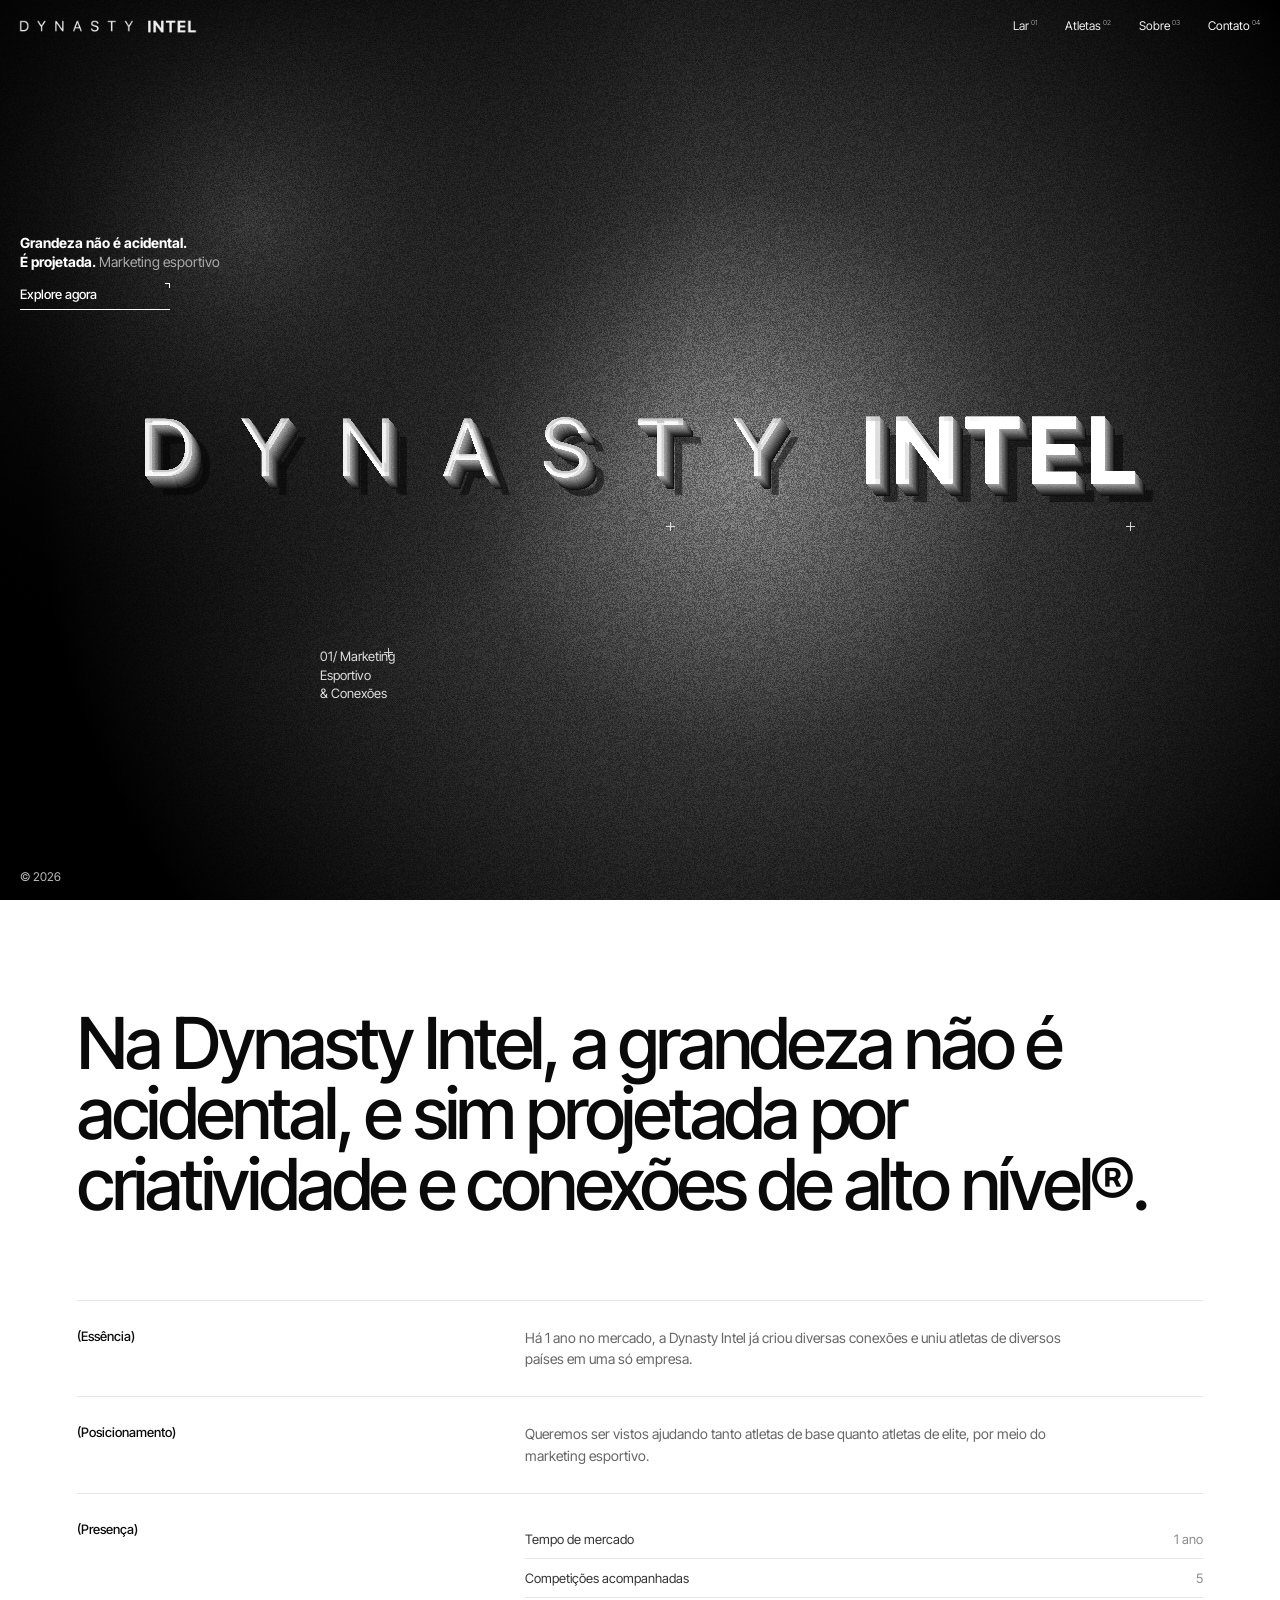
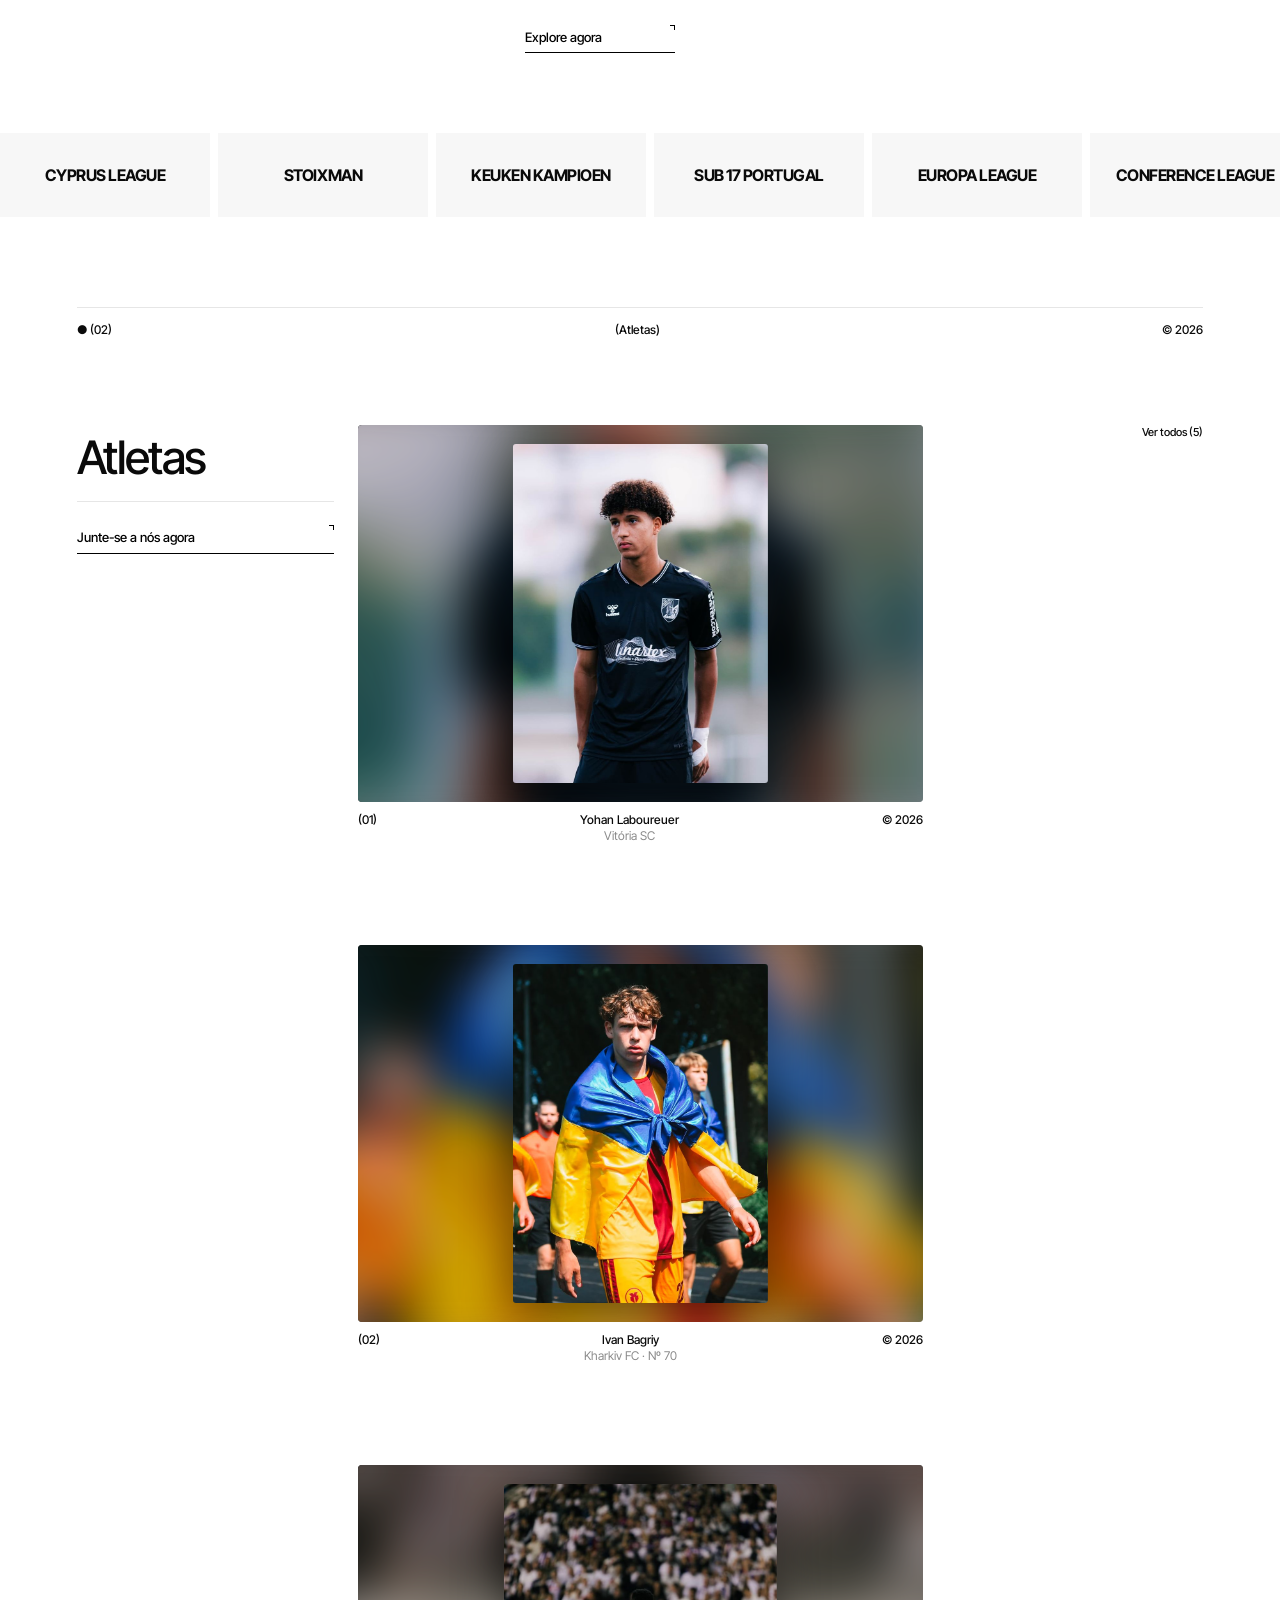
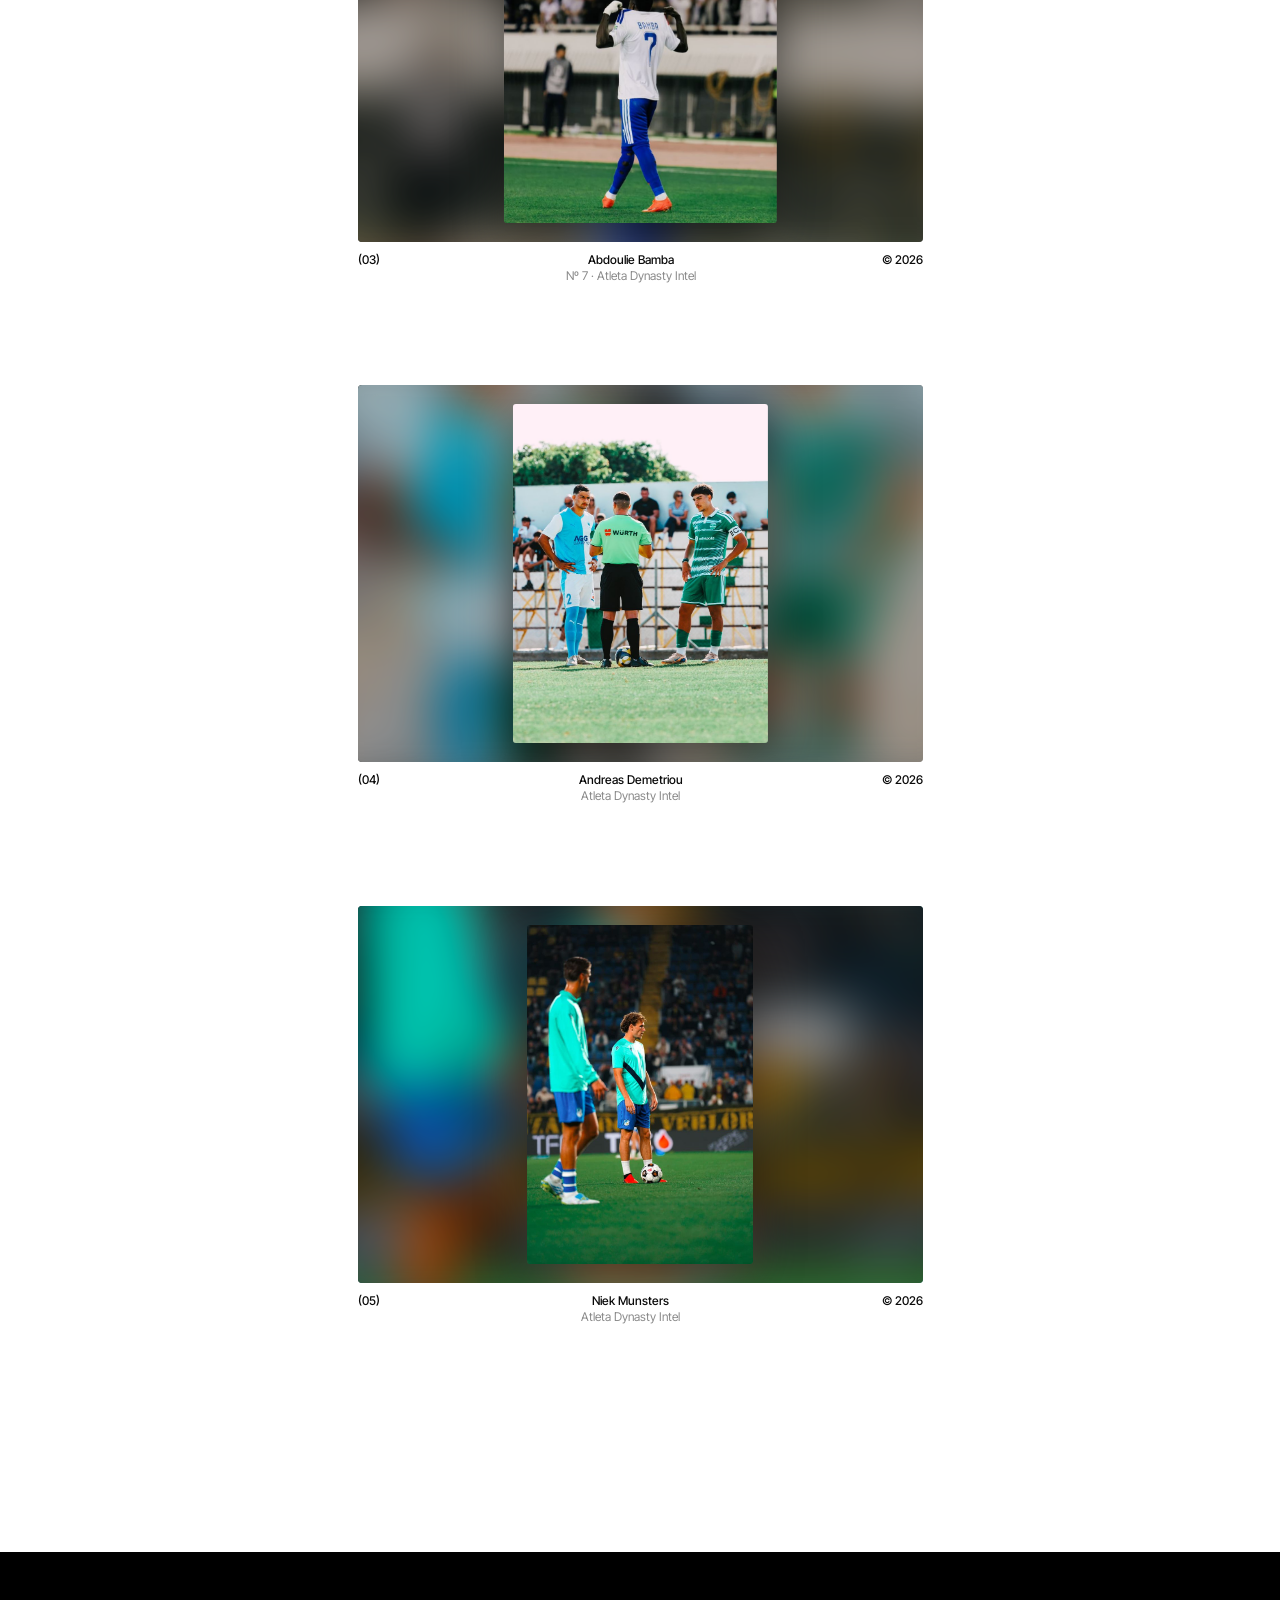
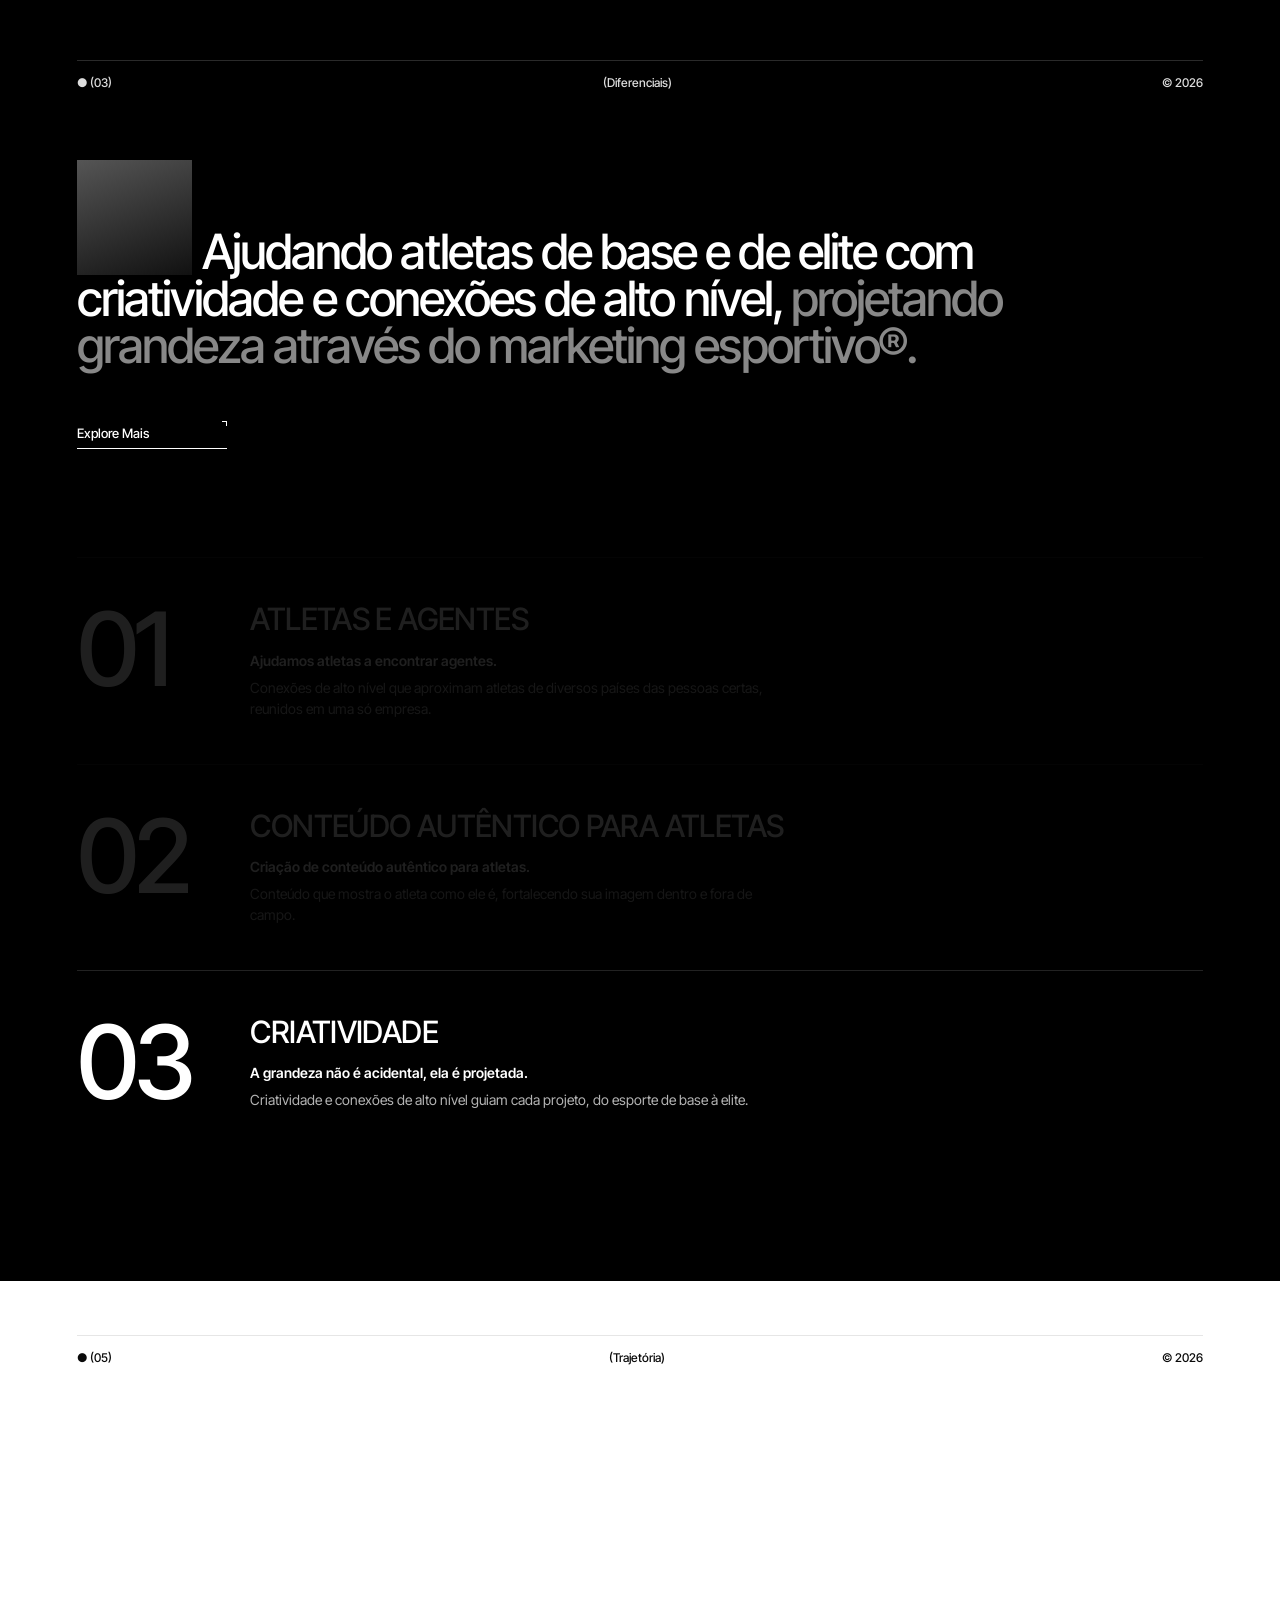
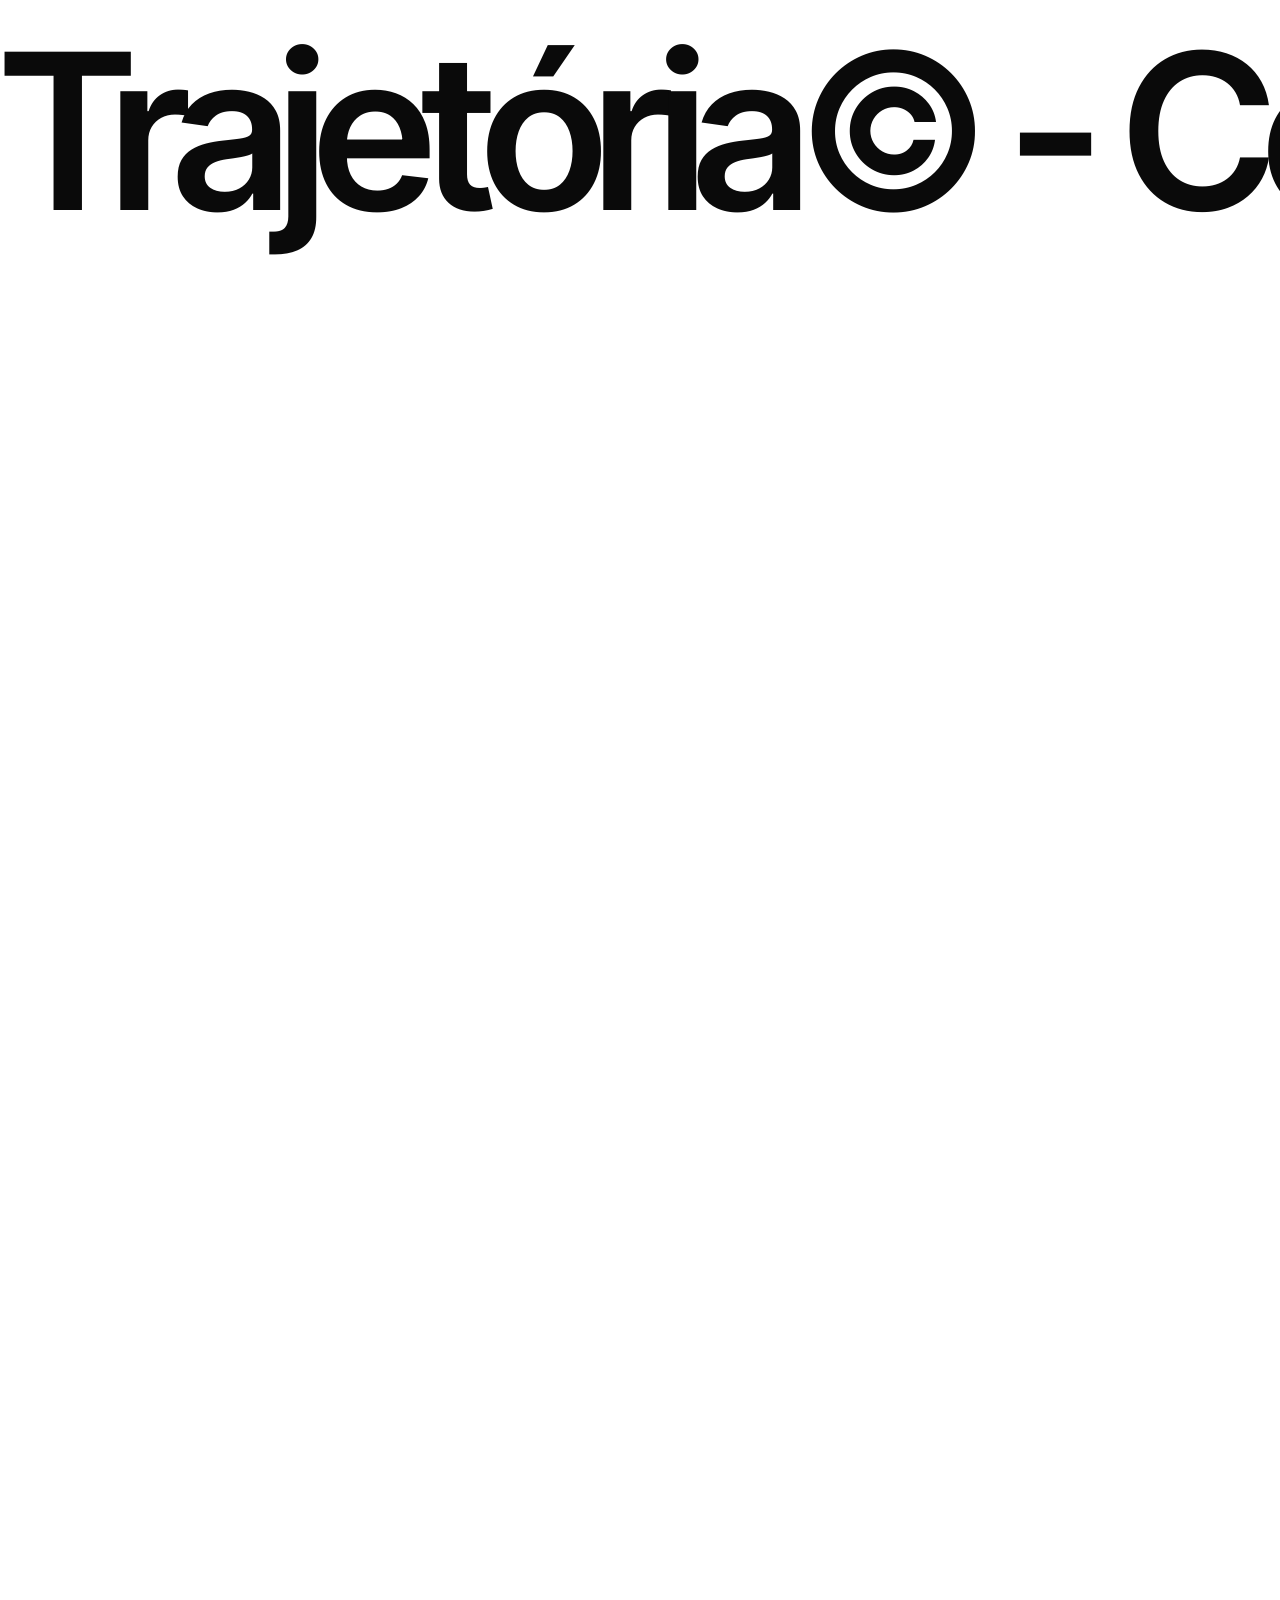
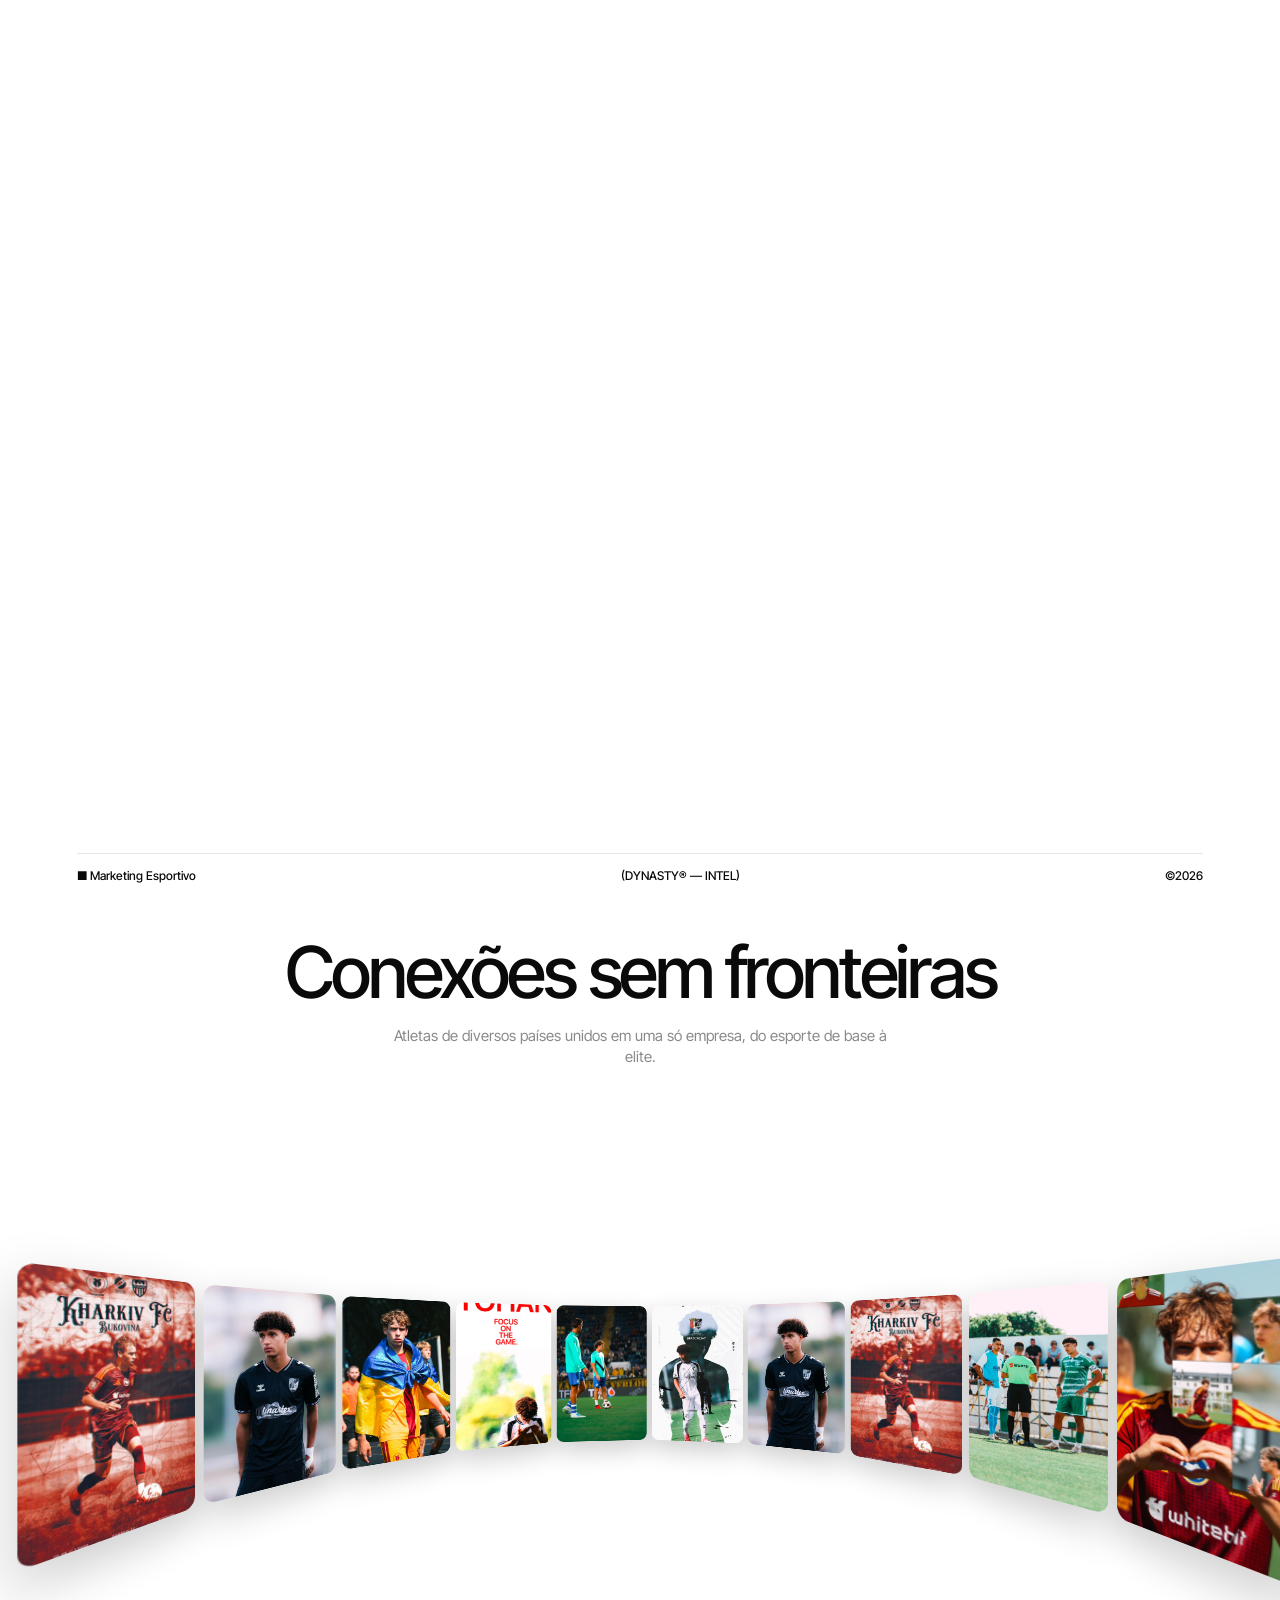
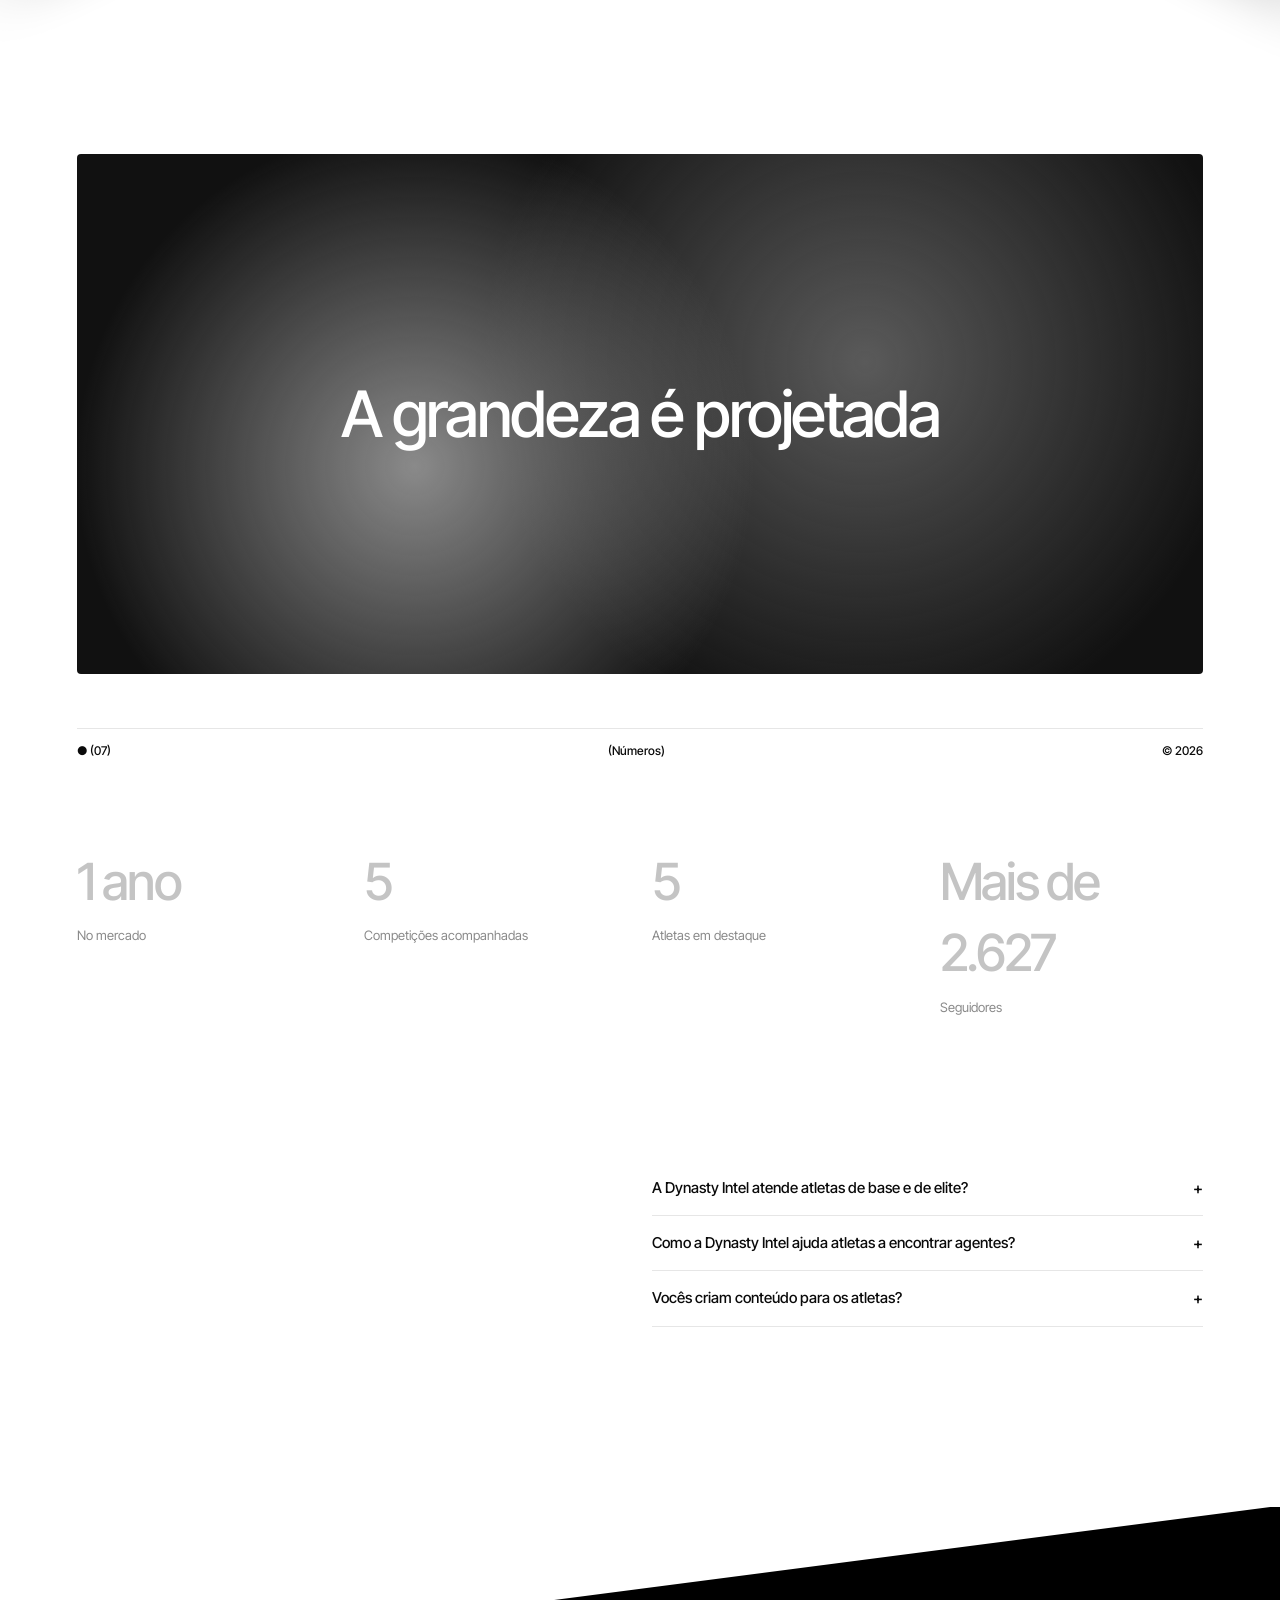
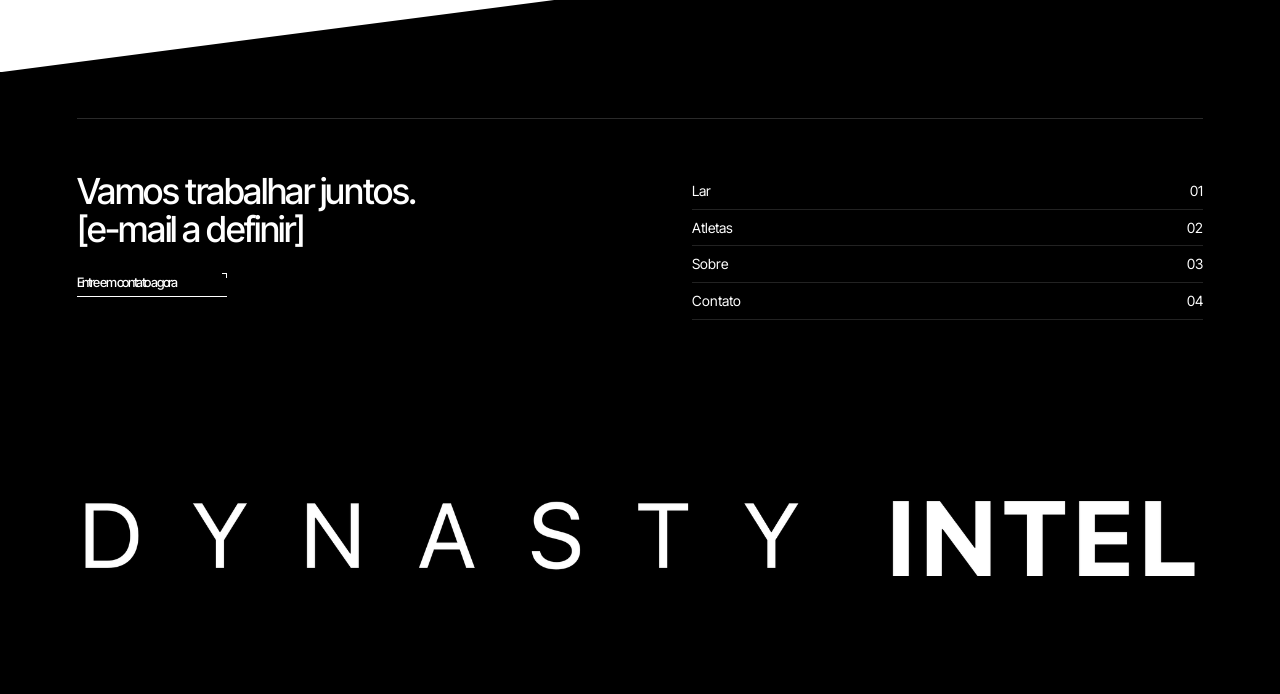
==== index.html @ 650e0248 "Add files via upload" ====
<!DOCTYPE html>
<html lang="pt-BR">
<head>
<meta charset="utf-8">
<meta name="viewport" content="width=device-width, initial-scale=1, viewport-fit=cover">
<title>Dynasty Intel — Site + Design System</title>
<link href="https://fonts.googleapis.com/css2?family=Inter+Tight:wght@400;500;600;700&display=swap" rel="stylesheet">
<style>
:root{--bg:#fff;--fg:#0a0a0a;--ink:#000;--paper:#fff;--mute:#8a8a8a;--line:#e6e6e6;--tile:#f7f7f7;--link:#2b6fd6;
--f:-apple-system,BlinkMacSystemFont,"SF Pro Display","SF Pro Text","Inter Tight","Helvetica Neue",Arial,sans-serif;--pad:clamp(20px,6vw,92px);--ease:cubic-bezier(.22,1,.36,1);
box-sizing:border-box;padding-top:env(safe-area-inset-top,0px);padding-bottom:env(safe-area-inset-bottom,0px)}
@media (prefers-color-scheme:dark){:root:not([data-theme="light"]){--tile:#f7f7f7}}
:root[data-theme="dark"]{--tile:#f7f7f7}
html{scroll-behavior:smooth;scroll-padding-top:env(safe-area-inset-top,0px)}
*{box-sizing:border-box;margin:0}
body{background:#fff;color:var(--fg);font-family:var(--f);font-size:14px;line-height:1.4;-webkit-font-smoothing:antialiased;overflow-x:hidden}
a{color:inherit;text-decoration:none}
.nav{position:fixed;top:0;left:0;right:0;z-index:20;display:flex;justify-content:space-between;align-items:flex-start;padding:calc(18px + env(safe-area-inset-top,0px)) 20px 0;color:#fff;mix-blend-mode:difference}
.logo{font-weight:700;font-size:22px;letter-spacing:-.04em}
.nav ul{display:flex;gap:28px;list-style:none;font-size:12px}
.nav sup{font-size:7px;opacity:.6;margin-left:2px}
/* hero */
.hero{position:relative;height:100vh;min-height:620px;background:#000;color:#fff;overflow:hidden}
.portrait{position:absolute;inset:0;background:
radial-gradient(ellipse 14% 22% at 50% 38%,#d8d8d8 0,#9a9a9a 55%,transparent 100%),
radial-gradient(ellipse 22% 38% at 50% 78%,#2c2c2c 0,transparent 100%),
radial-gradient(ellipse 60% 70% at 62% 55%,#4a4a4a 0,#111 55%,#000 100%)}
.grain{position:absolute;inset:0;opacity:.35;mix-blend-mode:overlay;filter:contrast(1.4)}
.hero .intro{position:absolute;left:20px;top:26vh;font-size:11px;font-weight:600;line-height:1.35}
.hero .intro span{color:#aaa;font-weight:400}
.cta{display:inline-block;margin-top:14px;font-size:11px;padding-bottom:6px;border-bottom:1px solid currentColor;min-width:150px;position:relative;font-weight:500}
.cta:after{content:"";position:absolute;right:0;top:-3px;width:4px;height:4px;border-top:1px solid;border-right:1px solid}
.role{position:absolute;left:25%;bottom:22vh;font-size:11px;line-height:1.4;color:#ddd}
.big{position:absolute;left:0;right:0;bottom:-1.5vw;text-align:center;font-weight:700;letter-spacing:-.05em;font-size:clamp(90px,19vw,300px);line-height:.8;white-space:nowrap}
.hero .foot{position:absolute;left:20px;bottom:14px;font-size:10px;color:#bbb}
.plus{position:absolute;width:9px;height:9px;opacity:.8}
.plus:before,.plus:after{content:"";position:absolute;background:currentColor}
.plus:before{left:4px;top:0;width:1px;height:9px}.plus:after{top:4px;left:0;height:1px;width:9px}
/* sections */
section{padding:0 var(--pad)}
.meta{display:flex;justify-content:space-between;font-size:10px;font-weight:500;padding:14px 0;border-top:1px solid var(--line)}
.h1{font-size:clamp(34px,5.6vw,84px);font-weight:500;letter-spacing:-.045em;line-height:.98}
.about{padding-top:12vh;padding-bottom:10vh}
.cols{display:grid;grid-template-columns:1fr 1fr 1fr;gap:24px;margin-top:9vh;align-items:start}
.stack{position:relative;height:300px}
.stack i{position:absolute;left:10%;width:62%;border-radius:10px;aspect-ratio:3/4;box-shadow:0 8px 24px #0002}
.stack i:nth-child(1){background:linear-gradient(160deg,#c33,#124);top:0;transform:scale(.9)}
.stack i:nth-child(2){background:linear-gradient(160deg,#222,#aaa);top:30px;transform:scale(.95)}
.stack i:nth-child(3){background:linear-gradient(160deg,#16c,#9de);top:62px}
.label{font-size:11px;font-weight:500;margin-bottom:22px}
.txt{color:var(--mute);font-size:11px;line-height:1.45;max-width:340px;margin-bottom:34px}
.row{display:flex;justify-content:space-between;font-size:11px;padding:10px 0;border-bottom:1px solid var(--line);color:#333}
.row b{font-weight:400;color:var(--mute)}
.marq{overflow:hidden;margin:6vh calc(var(--pad)*-1) 0;background:#fff}
.track{display:flex;gap:8px;width:max-content;animation:m 28s linear infinite}
.track div{width:210px;height:84px;text-align:center;font-size:12px;padding:0 10px;background:var(--tile);display:grid;place-items:center;font-weight:700;letter-spacing:-.03em;font-size:15px}
@keyframes m{to{transform:translateX(-50%)}}
.port{padding-bottom:10vh}
.port .grid{display:grid;grid-template-columns:1fr 2.2fr 1fr;gap:24px;margin-top:8vh;align-items:center}
.port h2{font-size:clamp(30px,3.6vw,52px);font-weight:500;letter-spacing:-.04em;border-bottom:1px solid var(--line);padding-bottom:12px;margin-bottom:12px}
.card{position:relative;aspect-ratio:16/9;border-radius:4px;overflow:hidden;background:linear-gradient(120deg,#123c8f,#c8102e);margin-bottom:10px;transition:transform .6s var(--ease)}
.card:hover{transform:scale(.985)}
.card:before{content:"";position:absolute;inset:0;backdrop-filter:blur(14px)}
.card em{position:absolute;inset:18% 16%;background:linear-gradient(90deg,#222,#bbb 40%,#333 70%,#999);filter:grayscale(1);border-radius:2px;box-shadow:0 10px 40px #0006}
.cap{display:flex;justify-content:space-between;font-size:10px;font-weight:500;margin-bottom:5vh}
.cap span{color:var(--mute);display:block;font-weight:400}
/* serviços */
.serv{background:#000;color:#fff;padding-top:12vh;padding-bottom:14vh}
.serv .meta{border-color:#2a2a2a;color:#ddd}
.serv .h1{margin-top:6vh;font-size:clamp(26px,3.8vw,56px);max-width:960px;letter-spacing:-.04em}
.serv .h1 span{color:#888}
.thumb{display:inline-block;width:clamp(70px,9vw,130px);aspect-ratio:1;background:linear-gradient(160deg,#555,#111);vertical-align:bottom;margin-right:10px}
/* depoimentos */
.dep{padding:12vh 0;overflow:hidden;position:relative}
.dep .meta{margin:0 var(--pad)}
.dep .huge{font-size:clamp(90px,17vw,270px);font-weight:600;letter-spacing:-.06em;white-space:nowrap;margin-top:6vh;animation:m2 18s linear infinite;width:max-content;line-height:1}
@keyframes m2{to{transform:translateX(-50%)}}
.quote{position:absolute;background:#0a0a0a;color:#fff;border-radius:6px;padding:14px;width:min(240px,60vw);font-size:11px;line-height:1.4;box-shadow:0 14px 40px #0004}
.quote small{display:block;margin-top:14px;padding-top:10px;border-top:1px solid #333;color:#999;font-size:9px}
/* faq */
.faq{display:grid;grid-template-columns:1fr 1fr;gap:24px;padding-top:6vh;padding-bottom:20vh}
.faq details{border-bottom:1px solid var(--line);padding:16px 0;font-size:12px;font-weight:500}
.faq summary{list-style:none;cursor:pointer;display:flex;justify-content:space-between}
.faq summary:after{content:"+";font-size:16px;transition:transform .4s var(--ease)}
.faq details[open] summary:after{transform:rotate(45deg)}
.faq p{color:var(--mute);font-weight:400;margin-top:10px;max-width:420px}
/* footer */
.foot2{position:relative;background:#000;color:#fff;padding:14vh var(--pad) 0;overflow:hidden}
.foot2:before{content:"";position:absolute;left:0;right:0;top:-1px;height:13vw;background:#fff;clip-path:polygon(0 0,100% 0,100% 0,0 100%)}
.foot2 .top{display:grid;grid-template-columns:1fr 1fr;gap:24px;border-top:1px solid #2a2a2a;padding-top:6vh}
.foot2 h3{font-size:clamp(22px,2.8vw,40px);font-weight:500;letter-spacing:-.04em;line-height:1.05}
.foot2 h3 span{color:#888;display:block}
.foot2 ul{list-style:none;font-size:11px}
.foot2 li{padding:8px 0;border-bottom:1px solid #222;display:flex;justify-content:space-between}
.foot2 .vf{font-size:clamp(100px,24vw,380px);font-weight:700;letter-spacing:-.06em;line-height:.8;margin:12vh 0 -2vw;white-space:nowrap}
/* design system */
.ds{padding-top:12vh;padding-bottom:14vh;background:#fff}
.ds h2{font-size:clamp(34px,5vw,72px);font-weight:500;letter-spacing:-.045em;margin:5vh 0 7vh}
.ds h4{font-size:11px;font-weight:500;margin:6vh 0 16px;display:flex;gap:10px}
.ds h4 b{color:var(--mute);font-weight:400}
.sw{display:grid;grid-template-columns:repeat(auto-fit,minmax(130px,1fr));gap:8px}
.sw div{height:92px;padding:10px;font-size:10px;display:flex;flex-direction:column;justify-content:flex-end;border:1px solid var(--line)}
.ty div{display:grid;grid-template-columns:120px 1fr;align-items:baseline;border-bottom:1px solid var(--line);padding:14px 0;gap:12px}
.ty small{font-size:10px;color:var(--mute)}
.demo{display:flex;gap:30px;flex-wrap:wrap;align-items:center;padding:28px;background:var(--tile)}
.demo.k{background:#000;color:#fff}
.tok{font-size:11px;color:#333;columns:2;column-gap:40px;line-height:1.9}
.tok code{color:var(--mute);font-family:ui-monospace,monospace}
.rv{opacity:0;transform:translateY(30px);filter:blur(8px);transition:all 1s var(--ease)}
.rv.on{opacity:1;transform:none;filter:none}
#gl{position:absolute;inset:0;width:100%;height:100%;display:block;animation:hin 2.4s var(--ease) both}@keyframes hin{from{opacity:0;filter:blur(18px) brightness(.3);transform:scale(1.06)}to{opacity:1;filter:none;transform:none}}
.big{animation:bup 1.4s .5s var(--ease) both}@keyframes bup{from{opacity:.15;transform:translateY(40%)}to{opacity:1;transform:none}}
@keyframes fin{from{opacity:0;transform:translateY(10px);filter:blur(6px)}}
.nav{animation:fin 1s 1s both}.intro{animation:fin 1.2s 1.2s both}.role{animation:fin 1.2s 1.5s both}.hero .foot{animation:fin 1.2s 1.5s both}.hero .plus{animation:fin 1s 2s both}
#fx{position:absolute;inset:0;width:100%;height:100%;mix-blend-mode:screen;filter:url(#liq);pointer-events:none}
.about{position:relative}.about:before{content:"";position:absolute;left:0;right:0;top:calc(var(--d,8vw)*-1);height:var(--d,8vw);background:#fff;clip-path:polygon(0 100%,100% 0,100% 100%);z-index:2}
.stack i:nth-child(1){transform:scale(.9) translateY(calc(var(--p,0)*-34px))}.stack i:nth-child(2){transform:scale(.95) translateY(calc(var(--p,0)*-10px))}.stack i:nth-child(3){transform:translateY(calc(var(--p,0)*38px)) rotate(calc(var(--p,0)*-4deg))}
.ci{position:fixed;left:0;top:0;width:110px;aspect-ratio:3/4;background:linear-gradient(160deg,#777,#111);pointer-events:none;z-index:30;opacity:0;scale:.6;transition:opacity .35s,scale .6s var(--ease)}
.cta{transition:letter-spacing .5s var(--ease)}.cta:hover{letter-spacing:.04em}.card em{transition:transform .8s var(--ease)}.card:hover em{transform:scale(1.06)}
.fxg{display:grid;grid-template-columns:repeat(auto-fit,minmax(250px,1fr));gap:8px}.fxg div{background:var(--tile);padding:18px;font-size:11px;line-height:1.5;color:#333}.fxg b{display:block;font-size:13px;font-weight:600;letter-spacing:-.02em;margin-bottom:6px;color:#000}.fxg code{display:block;margin-top:10px;color:var(--mute);font-family:ui-monospace,monospace;font-size:10px}
.hero{position:sticky;top:0;z-index:0}
.about,.port,.dep,.faq,.ds,.g3,.band,.st{position:relative;z-index:1;background:#fff}
.serv,.foot2{position:relative;z-index:1}
.sr{color:#c4c4c4}
.port .grid{align-items:start}.pt{position:sticky;top:12vh}.stk{padding-bottom:4vh}
.pc{position:sticky;top:calc(9vh + var(--i)*14px);background:#fff;padding-bottom:10px;margin-bottom:10vh;transform-origin:50% 0;cursor:pointer;will-change:transform}
.pc .card{margin-bottom:10px}.pc .cap{margin-bottom:0}
.sl{margin-top:12vh}
.si{display:grid;grid-template-columns:clamp(70px,12vw,170px) 1fr;gap:20px;padding:5vh 0;border-top:1px solid #222;opacity:var(--o,.15)}
.si b{font-size:clamp(54px,8vw,120px);font-weight:500;letter-spacing:-.05em;line-height:.9}
.si h3{font-size:clamp(20px,2.4vw,34px);font-weight:500;letter-spacing:-.02em;line-height:1.05;margin-bottom:14px}
.si p{font-size:11px;color:#9a9a9a;max-width:540px;line-height:1.5}.si p strong{color:#fff;display:block;margin-bottom:6px;font-weight:600}
.g3{padding:8vh 0 6vh;text-align:center;overflow:hidden}.g3 .meta{margin:0 var(--pad);text-align:left}
.g3 h2{font-size:clamp(32px,4.4vw,64px);font-weight:500;letter-spacing:-.04em;margin-top:6vh}
.g3 p{font-size:11px;color:var(--mute);margin:12px auto 0;max-width:420px}
.ring{height:62vh;margin-top:4vh;perspective:800px;position:relative}
.rg{position:absolute;inset:0;transform-style:preserve-3d;transform:rotateY(calc(var(--gs,0)*24deg - 12deg))}
.rp{--w:min(19vw,230px);position:absolute;left:50%;top:50%;width:var(--w);aspect-ratio:3/4;margin:calc(var(--w)*-.667) 0 0 calc(var(--w)*-.5);border-radius:8px;transform:rotateY(var(--a)) translateZ(-700px);display:flex;align-items:flex-end;padding:10px;font-weight:700;color:#fff;font-size:18px;letter-spacing:-.04em;box-shadow:0 10px 40px #0004}
.band{padding:0 var(--pad) 6vh}
.band div{position:relative;height:min(70vh,520px);border-radius:4px;overflow:hidden;background:radial-gradient(circle at 30% 60%,#8a8a8a,transparent 40%),radial-gradient(circle at 70% 40%,#5a5a5a,transparent 45%),#111;display:grid;place-items:center;color:#fff;text-align:center;cursor:none}
.band h2{font-size:clamp(34px,5vw,76px);font-weight:500;letter-spacing:-.04em}
.st{padding-bottom:10vh}.st .meta{margin-bottom:8vh}.sg{display:grid;grid-template-columns:repeat(4,1fr);gap:24px}
.sg b{display:block;font-size:clamp(28px,4vw,60px);font-weight:500;letter-spacing:-.045em;margin-bottom:8px}.sg span{font-size:10px;color:var(--mute)}
.pj{position:fixed;inset:0;z-index:100;background:#000;overflow-y:auto;visibility:hidden;opacity:0;transition:opacity .5s,visibility 0s .5s}
.pj.on{visibility:visible;opacity:1;transition:none}
.ph{position:sticky;top:0;height:100vh;overflow:hidden;color:#fff}
.pbg{position:absolute;inset:-4%;filter:grayscale(1) blur(16px) brightness(.15);transform:scale(1.14);transition:filter 1.8s var(--ease),transform 2.2s var(--ease)}
.pj.on .pbg{filter:grayscale(1) blur(3px) brightness(.7);transform:scale(1)}
.ph h1{position:absolute;left:0;right:0;top:38%;padding:0 10vw;text-align:center;font-weight:500;font-size:clamp(34px,5.2vw,76px);letter-spacing:-.04em;line-height:1;color:#444;transition:color 1.2s .1s var(--ease)}
.pj.on .ph h1{color:#fff}
.ph small{position:absolute;left:20px;bottom:14px;font-size:10px;color:#ccc}
.pb{position:relative;z-index:2;background:#fff;padding:10vh var(--pad) 16vh;min-height:130vh}
.pb:before{content:"";position:absolute;left:0;right:0;top:calc(var(--pd,8vw)*-1 + 1px);height:var(--pd,8vw);background:#fff;clip-path:polygon(0 100%,100% 0,100% 100%)}
.pb h2{font-size:clamp(26px,3.6vw,52px);font-weight:500;letter-spacing:-.04em;line-height:1;max-width:900px}
.pr{display:grid;grid-template-columns:1fr 2fr 2fr;gap:24px;margin-top:10vh}.pr i{display:block;aspect-ratio:3/4;border-radius:4px}
.px{position:fixed;top:calc(16px + env(safe-area-inset-top,0px));right:20px;z-index:101;color:#fff;mix-blend-mode:difference;font:500 12px var(--f);cursor:pointer;background:none;border:0;display:none}
.pj.on~.px{display:block}
@media(max-width:760px){.sg{grid-template-columns:1fr 1fr}.si,.pr{grid-template-columns:1fr}.pt{position:static}}
.logo img{width:200px;margin:-9px 0 0 -12px;display:block}
.big{bottom:auto;top:46%}.big img{width:84vw;max-width:100%;display:block;margin:0 auto}
.foot2 .vf{margin:12vh 0 5vh;line-height:0}.vf img{width:112%;margin-left:-6%;display:block}
.pc .card{aspect-ratio:3/2}
.card .bl{position:absolute;inset:-10%;background:var(--im) center/cover;filter:blur(26px) saturate(1.2) brightness(.8)}
.card .ps{position:absolute;top:5%;bottom:5%;left:50%;aspect-ratio:9/16;transform:translateX(-50%);background:var(--im) center/cover;border-radius:3px;box-shadow:0 14px 50px #0007;transition:transform .8s var(--ease)}
.card:hover .ps{transform:translateX(-50%) scale(1.04)}
.pr{grid-template-columns:1.4fr 1fr 1fr}#po2{display:none}
.sg{grid-template-columns:repeat(4,1fr)}
.dep{overflow:visible}
.dst{position:sticky;top:0;height:100vh;overflow:hidden}
.dst .meta{position:absolute;left:var(--pad);right:var(--pad);top:6vh;margin:0}
.dst .huge{position:absolute;left:0;top:calc(50% - .5em);margin:0}
.dep .quote{top:0;width:min(300px,72vw);font-size:13px;padding:18px;z-index:2}
.dep .quote small{font-size:10px}
@media(max-width:760px){.cols,.port .grid,.faq,.foot2 .top{grid-template-columns:1fr}.nav ul{gap:14px}.role{left:20px;bottom:30vh}.tok{columns:1}.ty div{grid-template-columns:1fr}}
@media (prefers-reduced-motion:reduce){.track,.huge{animation:none}.rv{opacity:1;transform:none;filter:none}}
.ring{--R:700px;--st:17deg}
.rp{transform:rotateY(var(--a)) translateZ(calc(var(--R)*-1))}
@media(max-width:760px){
.nav{padding-left:16px;padding-right:16px}
.logo img{width:126px;margin:-6px 0 0 -8px}
.nav ul{gap:10px;font-size:11px}
.sg{grid-template-columns:1fr 1fr;row-gap:36px}.pr{grid-template-columns:1fr}
.ring{--R:340px;--st:26deg;perspective:520px;height:34vh;margin-top:3vh}
.rp{--w:min(36vw,150px)}
.g3{padding-bottom:3vh}
}
.foot2{padding-top:calc(13vw + 5vh)}
.label.m{display:none}
@media(max-width:760px){
.cols{gap:28px;margin-top:6vh}
.label.m{display:block;margin-bottom:10px}
.band div{height:min(46vh,360px)}
.ph .plus{display:none}
.pr{margin-top:5vh}
.dep .quote{left:5%!important;width:min(300px,78vw)}
.dep .quote:nth-child(even){left:auto!important;right:5%}
}
.rp{aspect-ratio:2/3;margin:calc(var(--w)*-.75) 0 0 calc(var(--w)*-.5);border-radius:14px;background-size:cover;background-position:center;box-shadow:0 18px 50px #0003;padding:0;display:block}
@media(min-width:761px){
.g3{padding-bottom:0}
.gt{position:absolute;left:0;right:0;top:calc(8vh + 84px);z-index:3;pointer-events:none}
.gt h2{margin-top:0;font-size:clamp(44px,5.6vw,96px);letter-spacing:-.045em;line-height:1}
.gt p{max-width:520px;font-size:13px;margin-top:16px}
.ring{--R:min(42vw,820px);--st:20deg;perspective:min(42vw,820px);height:clamp(640px,92vh,900px);margin-top:3vh}
.rp{--w:min(14vw,280px);top:58%}
}
@media(max-width:760px){.ring{height:42vh}}
.cols{display:block;margin-top:9vh}
.ab{display:grid;grid-template-columns:1fr 1.6fr;gap:24px;padding:26px 0;border-top:1px solid var(--line)}
.ab .label,.ab .txt{margin:0}.ab .txt{max-width:540px}
.txt{font-size:14px;line-height:1.55;color:#666}
.label{font-size:13px}
.row{font-size:13px}
.meta{font-size:12px}
.cap,.cap span{font-size:12px}
.sg span{font-size:13px}
.si p{font-size:14px;color:#b4b4b4}
.faq details{font-size:15px}.faq p{font-size:14px}
.foot2 ul{font-size:14px}.foot2 .cta{font-size:13px!important}
.cta{font-size:13px}
.hero .intro{font-size:14px}.role{font-size:13px}.hero .foot{font-size:12px}
.track div{font-size:16px}
.dep .quote{font-size:15px}.dep .quote small{font-size:12px}
.ph small{font-size:12px}
.g3 p,.gt p{font-size:15px}
@media(max-width:760px){.ab{grid-template-columns:1fr;gap:10px;padding:20px 0}}
</style>
</head>
<body>
<nav class="nav"><a class="logo" href="#"><img class="dl" alt="Dynasty Intel"></a>
<ul><li><a href="#home">Lar<sup>01</sup></a></li><li><a href="#port">Atletas<sup>02</sup></a></li><li><a href="#sobre">Sobre<sup>03</sup></a></li><li><a href="#contato">Contato<sup>04</sup></a></li></ul></nav>

<header class="hero" id="home">
<canvas id="gl"></canvas>
<svg class="grain" width="100%" height="100%"><filter id="n"><feTurbulence type="fractalNoise" baseFrequency=".8" numOctaves="2" stitchTiles="stitch"/><feColorMatrix type="saturate" values="0"/></filter><rect width="100%" height="100%" filter="url(#n)"/></svg>
<div class="intro"><strong>Grandeza não é acidental.<br>É projetada.</strong> <span>Marketing esportivo</span><br><a class="cta" href="#port">Explore agora</a></div>
<div class="role">01/ Marketing<br>Esportivo<br>& Conexões</div>
<i class="plus" style="left:52%;top:58%"></i><i class="plus" style="left:88%;top:58%"></i><i class="plus" style="left:30%;top:72%"></i>
<div class="foot">© 2026</div>
<div class="big"><img class="dl" alt="Dynasty Intel"></div>
</header>

<section class="about" id="sobre">
<h1 class="h1 rv">Na Dynasty Intel, a grandeza não é acidental, e sim projetada por criatividade e conexões de alto nível®.</h1>
<div class="cols rv"><div class="ab"><div class="label">(Essência)</div><p class="txt">Há 1 ano no mercado, a Dynasty Intel já criou diversas conexões e uniu atletas de diversos países em uma só empresa.</p></div>
<div class="ab"><div class="label">(Posicionamento)</div><p class="txt">Queremos ser vistos ajudando tanto atletas de base quanto atletas de elite, por meio do marketing esportivo.</p></div>
<div class="ab"><div class="label">(Presença)</div><div><div class="row">Tempo de mercado <b>1 ano</b></div><div class="row">Competições acompanhadas <b>5</b></div><a class="cta" style="margin-top:30px;color:#000" href="#port">Explore agora</a></div></div></div>
<div class="marq"><div class="track" id="tr"></div></div>
</section>

<section class="port" id="port">
<div class="meta"><span>● (02)</span><span>(Atletas)</span><span>© 2026</span></div>
<div class="grid"><div><h2>Atletas</h2><a class="cta" style="color:#000;min-width:0;width:100%" href="#contato">Junte-se a nós agora</a></div>
<div><div class="card"><em></em></div><div class="cap"><div>(01)</div><div style="text-align:center">RB Leipzig – Bundesliga<span>Campanha nas redes sociais</span></div><div>© 2026</div></div>
<div class="card" style="background:linear-gradient(120deg,#0b1d4d,#d4163c)"><em></em></div><div class="cap"><div>(02)</div><div style="text-align:center">Panam All Starz – Liga dos Reis<span>Direção criativa / Identidade visual</span></div><div>© 2025</div></div></div>
<div style="font-size:11px;font-weight:500;justify-self:end">Ver todos (0)</div></div>
</section>

<section class="serv"><div class="meta"><span>● (03)</span><span>(Diferenciais)</span><span>© 2026</span></div>
<p class="h1 rv"><span class="thumb"></span>Ajudando atletas de base e de elite com<br>criatividade e conexões de alto nível, <span>projetando grandeza através do marketing esportivo®.</span></p>
<a class="cta" style="margin-top:6vh;color:#fff" href="#contato">Explore Mais</a>
<div class="sl"><div class="si"><b>01</b><div><h3>ATLETAS E AGENTES</h3><p><strong>Ajudamos atletas a encontrar agentes.</strong>Conexões de alto nível que aproximam atletas de diversos países das pessoas certas, reunidos em uma só empresa.</p></div></div>
<div class="si"><b>02</b><div><h3>CONTEÚDO AUTÊNTICO PARA ATLETAS</h3><p><strong>Criação de conteúdo autêntico para atletas.</strong>Conteúdo que mostra o atleta como ele é, fortalecendo sua imagem dentro e fora de campo.</p></div></div>
<div class="si"><b>03</b><div><h3>CRIATIVIDADE</h3><p><strong>A grandeza não é acidental, ela é projetada.</strong>Criatividade e conexões de alto nível guiam cada projeto, do esporte de base à elite.</p></div></div></div></section>

<section class="dep" style="padding:0;height:300vh"><div class="dst"><div class="meta"><span>● (05)</span><span>(Trajetória)</span><span>© 2026</span></div>
<div class="huge">Trajetória© - Conquistas&nbsp;&nbsp;Trajetória© - Conquistas&nbsp;&nbsp;</div>
<div class="quote" style="left:6%">Estivemos presentes em partidas da Cyprus League Stoixman.<small>Cyprus League Stoixman</small></div>
<div class="quote" style="left:58%">Presença em jogos da Keuken Kampioen Divisie.<small>Keuken Kampioen Divisie</small></div>
<div class="quote" style="left:30%">Também no Campeonato Nacional Sub 17 de Portugal.<small>Atletas de base</small></div>
<div class="quote" style="left:68%">E no cenário europeu: Europa League e Conference League.<small>Europa League &amp; Conference League</small></div></div></section>

<section class="g3"><div class="meta"><span>■ Marketing Esportivo</span><span>(DYNASTY® — INTEL)</span><span>©2026</span></div>
<div class="gt"><h2>Conexões sem fronteiras</h2><p>Atletas de diversos países unidos em uma só empresa, do esporte de base à elite.</p></div>
<div class="ring"><div class="rg" id="rg"></div></div></section>
<section class="band"><div><h2>A grandeza é projetada</h2></div></section>
<section class="st"><div class="meta"><span>● (07)</span><span>(Números)</span><span>© 2026</span></div>
<div class="sg"><div><b class="cu sr" data-to="1" data-d="0" data-suf=" ano">1 ano</b><span>No mercado</span></div><div><b class="cu sr" data-to="5" data-d="0">5</b><span>Competições acompanhadas</span></div><div><b class="cu sr" data-to="5" data-d="0">5</b><span>Atletas em destaque</span></div><div><b class="cu sr" data-to="2627" data-d="0" data-pre="Mais de ">Mais de 2.627</b><span>Seguidores</span></div></div></section>
<section class="faq"><div></div><div>
<details><summary>A Dynasty Intel atende atletas de base e de elite?</summary><p>Sim. Queremos ser vistos ajudando tanto atletas de base quanto atletas de elite pelo marketing esportivo.</p></details>
<details><summary>Como a Dynasty Intel ajuda atletas a encontrar agentes?</summary><p>Criando conexões de alto nível e reunindo atletas de diversos países em uma só empresa.</p></details>
<details><summary>Vocês criam conteúdo para os atletas?</summary><p>Sim: conteúdo autêntico, pensado para mostrar o atleta como ele é.</p></details></div></section>

<div class="pj" id="pj"><div class="ph"><div class="pbg" id="pbg"></div><h1 id="ptt"></h1><i class="plus" style="left:20%;top:38%;color:#fff"></i><i class="plus" style="left:80%;top:38%;color:#fff"></i><small id="psub"></small></div>
<div class="pb"><div class="meta" style="border-top:1px solid var(--line)"><span>● (01)</span><span>(Leia mais)</span><span>© 2026</span></div><h2 class="sr" id="ph2" style="margin-top:6vh"></h2>
<div class="pr"><div class="label">(Perfil do atleta)</div><i id="po1"></i><i id="po2"></i></div></div></div><button class="px" id="px">Fechar ✕</button>
<footer class="foot2" id="contato"><div class="top"><h3>Vamos trabalhar juntos.<span style="color:#fff">[e-mail a definir]</span><a class="cta" style="margin-top:28px;font-size:11px" href="#contato">Entre em contato agora</a></h3>
<ul><li>Lar<span>01</span></li><li>Atletas<span>02</span></li><li>Sobre<span>03</span></li><li>Contato<span>04</span></li></ul></div>
<div class="vf"><img class="dl" alt="Dynasty Intel"></div></footer>

<script>
var L=["CYPRUS LEAGUE","STOIXMAN","KEUKEN KAMPIOEN","SUB 17 PORTUGAL","EUROPA LEAGUE","CONFERENCE LEAGUE"],t=document.getElementById("tr"),h="";
for(var k=0;k<2;k++)for(var i=0;i<12;i++)h+="<div>"+L[i%L.length]+"</div>";t.innerHTML=h;
var io=new IntersectionObserver(function(e){e.forEach(function(x){if(x.isIntersecting)x.target.classList.add("on")})},{threshold:.15});
document.querySelectorAll(".rv").forEach(function(el){io.observe(el)});
var ab=document.querySelector(".about"),st=document.querySelector(".stack");
function sc(){var y=innerHeight,k=Math.max(0,Math.min(1,ab.getBoundingClientRect().top/y));ab.style.setProperty("--d",(8*Math.sin(Math.PI*k))+"vw")}
addEventListener("scroll",sc,{passive:true});sc();
var ci=document.createElement("div");ci.className="ci";document.body.appendChild(ci);var tx=0,ty=0,px=0,py=0;
document.querySelectorAll(".serv .h1").forEach(function(el){el.addEventListener("pointerenter",function(){ci.style.opacity=1;ci.style.scale=1});el.addEventListener("pointerleave",function(){ci.style.opacity=0;ci.style.scale=.6})});
addEventListener("pointermove",function(e){tx=e.clientX;ty=e.clientY});
(function f(){px+=(tx-px)*.12;py+=(ty-py)*.12;ci.style.translate=(px-55)+"px "+(py-73)+"px";requestAnimationFrame(f)})();
var IM=["[data-uri]","[data-uri]","[data-uri]"];
IM.push("[data-uri]","");var IMA=["9/16","9/16","9/16","9/16","4/5"];
IM.push("[data-uri]","[data-uri]","[data-uri]","[data-uri]","[data-uri]");IMA.push("800/1067","800/1067","800/996","800/1067","800/1200");
var P=[["Yohan Laboureuer","Vitória SC","#161616","#9a9a9a","© 2026",[5,0,2]],["Ivan Bagriy","Kharkiv FC · Nº 70","#222","#bdbdbd","© 2026",[6,1,3]],["Abdoulie Bamba","Nº 7 · Atleta Dynasty Intel","#1a1a1a","#8a8a8a","© 2026",[7]],["Andreas Demetriou","Atleta Dynasty Intel","#202020","#a8a8a8","© 2026",[8]],["Niek Munsters","Atleta Dynasty Intel","#0e2a2a","#3a8a8a","© 2026",[9]]];
var g=document.querySelector(".port .grid");
g.innerHTML='<div class="pt"><h2>Atletas</h2><a class="cta" style="color:#000;min-width:0;width:100%" href="#contato">Junte-se a nós agora</a></div><div class="stk">'+P.map(function(p,i){return '<article class="pc" data-i="'+i+'" style="--i:'+i+'"><div class="card" style="background:linear-gradient(120deg,'+p[2]+','+p[3]+')"'+(p[5]?' data-im="'+p[5][0]+'"><i class="bl"></i><b class="ps"></b>':'><em></em>')+'</div><div class="cap"><div>(0'+(i+1)+')</div><div style="text-align:center">'+p[0]+'<span>'+p[1]+'</span></div><div>'+p[4]+'</div></div></article>'}).join("")+'</div><div style="font-size:11px;font-weight:500;justify-self:end">Ver todos ('+P.length+')</div>';
document.querySelectorAll(".pc .card[data-im]").forEach(function(c){var k=+c.dataset.im;c.style.setProperty("--im","url("+IM[k]+")");c.querySelector(".ps").style.aspectRatio=IMA[k]});
var pj=document.getElementById("pj"),$=function(i){return document.getElementById(i)};
function openP(i){var p=P[i];$("ptt").textContent=p[0];$("psub").textContent=p[1];var im=p[5];$("pbg").style.background=im?"url("+IM[im[0]]+") center/cover":"radial-gradient(ellipse at 50% 45%,"+p[3]+" 0,"+p[2]+" 45%,#05060a 100%)";$("ph2").textContent=p[0]+" — atleta ligado à Dynasty Intel: conexões com agentes e conteúdo autêntico.";var ar=im.length>1?im.slice(1):[im[0]];$("po1").style.background="url("+IM[ar[0]]+") center/cover";$("po2").style.background=ar[1]!=null?"url("+IM[ar[1]]+") center/cover":"none";$("po2").style.display=ar[1]!=null?"block":"none";$("po1").style.aspectRatio=IMA[ar[0]];$("po2").style.aspectRatio=ar[1]!=null?IMA[ar[1]]:"1";pj.scrollTop=0;$("ptt").style.transform="";document.body.style.overflow="hidden";pj.classList.remove("on");void pj.offsetWidth;pj.classList.add("on")}
function closeP(){pj.classList.remove("on");document.body.style.overflow=""}
g.addEventListener("click",function(e){var c=e.target.closest(".pc");if(c)openP(+c.dataset.i)});
$("px").onclick=closeP;addEventListener("keydown",function(e){if(e.key==="Escape")closeP()});
pj.addEventListener("scroll",function(){var s=pj.scrollTop;$("ptt").style.transform="translateY("+(-s*.45)+"px)";pj.style.setProperty("--pd",(8*Math.max(0,1-s/innerHeight*1.2))+"vw");sr()});
var GI=[7,3,8,1,5,0,9,2,6,5,1];
$("rg").innerHTML=GI.map(function(k,i){return '<div class="rp" style="--a:calc('+(i-5)+' * var(--st))"></div>'}).join("");document.querySelectorAll(".rp").forEach(function(e,i){e.style.backgroundImage="url("+IM[GI[i]]+")"});
function stackF(){var cs=document.querySelectorAll(".pc"),vh=innerHeight;cs.forEach(function(c,i){var n=cs[i+1];if(!n)return;var top=.09*vh+i*14,k=Math.max(0,Math.min(1,1-(n.getBoundingClientRect().top-top)/c.offsetHeight));c.style.transform="scale("+(1-.05*k)+")";c.style.filter="brightness("+(1-.3*k)+")"})}
function sv(){document.querySelectorAll(".si").forEach(function(e){var r=e.getBoundingClientRect(),d=Math.abs(r.top+r.height/2-innerHeight*.5)/(innerHeight*.55);e.style.setProperty("--o",Math.max(.12,1-d).toFixed(2))})}
function sr(){document.querySelectorAll(".sr").forEach(function(e){var r=e.getBoundingClientRect(),t=Math.max(0,Math.min(1,(innerHeight*.92-r.top)/(innerHeight*.5))),v=Math.round(196-186*t);e.style.color="rgb("+v+","+v+","+v+")"})}
function qd(){var d=document.querySelector(".dep"),r=d.getBoundingClientRect(),vh=innerHeight,p=Math.max(0,Math.min(1,-r.top/(r.height-vh))),qs=document.querySelectorAll(".dep .quote"),S=vh*(1.05+.3*(qs.length-1))+qs[0].offsetHeight+40;qs.forEach(function(q,i){q.style.transform="translateY("+(vh*(1.05+.3*i)-p*S).toFixed(1)+"px)"})}
function gal(){var s=document.querySelector(".g3"),r=s.getBoundingClientRect();$("rg").style.setProperty("--gs",Math.max(0,Math.min(1,(innerHeight-r.top)/(innerHeight+r.height))).toFixed(3))}
function all(){stackF();sv();sr();qd();gal()}addEventListener("scroll",all,{passive:true});all();
var cuIO=new IntersectionObserver(function(es){es.forEach(function(x){var e=x.target;if(!x.isIntersecting||e.dataset.done)return;e.dataset.done=1;var to=+e.dataset.to,d=+e.dataset.d,t0=performance.now();(function s(t){var k=Math.min(1,(t-t0)/1600),v=to*(1-Math.pow(1-k,4));e.textContent=(e.dataset.pre||"")+v.toLocaleString("pt-BR",{minimumFractionDigits:d,maximumFractionDigits:d})+(e.dataset.suf||"");if(k<1)requestAnimationFrame(s)})(t0)})},{threshold:.6});
document.querySelectorAll(".cu").forEach(function(e){cuIO.observe(e)});
document.querySelectorAll(".band div").forEach(function(el){el.addEventListener("pointerenter",function(){ci.style.opacity=1;ci.style.scale=1});el.addEventListener("pointerleave",function(){ci.style.opacity=0;ci.style.scale=.6})});
var LOGO="[data-uri]";
document.querySelectorAll("img.dl").forEach(function(i){i.src=LOGO});
(function(){
var hero=document.getElementById("home"),cv=document.getElementById("gl"),gl=cv.getContext("webgl");if(!gl)return;
var W,H,GW=96,GH=54,vx,vy,ax,ay,buf,src=document.createElement("canvas"),sx=src.getContext("2d"),ph=null,mx=-1,my=-1,pxl;
var VS="attribute vec2 p;varying vec2 u;void main(){u=vec2(p.x*.5+.5,.5-p.y*.5);gl_Position=vec4(p,0.,1.);}";
var FS0="precision mediump float;varying vec2 u;uniform sampler2D I,D;uniform vec2 px;"+
"vec2 dd(vec2 q){return texture2D(D,q).rg-.50196;}"+
"void main(){vec2 d=dd(u);float m=length(d);d*=smoothstep(.006,.02,m);vec2 gx=vec2(px.x,0.),gy=vec2(0.,px.y);"+
"vec2 g=vec2(length(dd(u+gx))-length(dd(u-gx)),length(dd(u+gy))-length(dd(u-gy)));"+
"vec3 c=(texture2D(I,u-d*.5).rgb+texture2D(I,u-d).rgb+texture2D(I,u-d*1.5).rgb)/3.;float l=dot(c,vec3(.3,.59,.11));"+
"vec3 n=normalize(vec3(-g*22.,1.));float s=pow(max(dot(n,normalize(vec3(.5,-.6,.65))),0.),16.)*smoothstep(.01,.08,m);"+
"float sh=1.-clamp(length(g)*5.,0.,.4);gl_FragColor=vec4(vec3(l*sh+s*.55),1.);}";
function sh(t,s){var o=gl.createShader(t);gl.shaderSource(o,s);gl.compileShader(o);return o}
var FS=FS0.replace("precision mediump float;",`#ifdef GL_FRAGMENT_PRECISION_HIGH
precision highp float;
#else
precision mediump float;
#endif
uniform sampler2D L;uniform vec4 lr;uniform vec2 tl;uniform float t,ia;
float la(vec2 q){vec2 w=(q-lr.xy)/lr.zw+.5;if(w.x<0.||w.x>1.||w.y<0.||w.y>1.)return 0.;return texture2D(L,w).a;}`).replace("gl_FragColor=vec4(vec3(l*sh+s*.55),1.);}",`
vec3 col=vec3(l*sh+s*.55);vec2 uu=u-d*1.2;float top=la(uu);vec3 lc=vec3(0.);float sa=0.;
for(int k=13;k>=1;k--){float f=float(k)/13.;float a=smoothstep(.4,.6,la(uu-tl*f));lc=mix(lc,vec3(mix(.62,.06,f)),a);sa=max(sa,a);}
float e=.0035;float ar=px.y/px.x;
vec2 gg=vec2(la(uu+vec2(e,0.))-la(uu-vec2(e,0.)),la(uu+vec2(0.,e*ar))-la(uu-vec2(0.,e*ar)));
vec3 nn=normalize(vec3(-gg*1.6,1.));vec3 Ld=normalize(vec3(-.4,.6,.7));
float df=dot(nn,Ld);float sp=pow(max(dot(reflect(-Ld,nn),vec3(0.,0.,1.)),0.),20.);
float q=(u.x-fract(t*.12)*1.4+.2)*7.;float bd=exp(-q*q)*.5;
vec3 fc=vec3(.78+.22*df)+sp*.6+bd;
float shd=la(uu-tl*1.8-vec2(0.,-.004))*(1.-sa);
col*=1.-.5*shd*ia;col=mix(col,lc,sa*ia);col=mix(col,fc,smoothstep(.35,.65,top)*ia);
gl_FragColor=vec4(col,1.);}`);
var pr;function mk(f){pr=gl.createProgram();gl.attachShader(pr,sh(gl.VERTEX_SHADER,VS));gl.attachShader(pr,sh(gl.FRAGMENT_SHADER,f));gl.linkProgram(pr);return gl.getProgramParameter(pr,gl.LINK_STATUS)}
var ok3=mk(FS);if(!ok3)mk(FS0);gl.useProgram(pr);
gl.bindBuffer(gl.ARRAY_BUFFER,gl.createBuffer());gl.bufferData(gl.ARRAY_BUFFER,new Float32Array([-1,-1,1,-1,-1,1,1,1]),gl.STATIC_DRAW);
var ap=gl.getAttribLocation(pr,"p");gl.enableVertexAttribArray(ap);gl.vertexAttribPointer(ap,2,gl.FLOAT,false,0,0);
function tex(i){gl.activeTexture(gl.TEXTURE0+i);gl.bindTexture(gl.TEXTURE_2D,gl.createTexture());[[gl.TEXTURE_MIN_FILTER,gl.LINEAR],[gl.TEXTURE_MAG_FILTER,gl.LINEAR],[gl.TEXTURE_WRAP_S,gl.CLAMP_TO_EDGE],[gl.TEXTURE_WRAP_T,gl.CLAMP_TO_EDGE]].forEach(function(a){gl.texParameteri(gl.TEXTURE_2D,a[0],a[1])})}
tex(0);tex(1);tex(2);gl.uniform1i(gl.getUniformLocation(pr,"I"),0);gl.uniform1i(gl.getUniformLocation(pr,"D"),1);pxl=gl.getUniformLocation(pr,"px");var uLr=gl.getUniformLocation(pr,"lr"),uTl=gl.getUniformLocation(pr,"tl"),uT=gl.getUniformLocation(pr,"t"),uIa=gl.getUniformLocation(pr,"ia");gl.uniform1i(gl.getUniformLocation(pr,"L"),2);
function portrait(){var w=src.width,h=src.height,c=sx,g;
c.fillStyle="#000";c.fillRect(0,0,w,h);
g=c.createRadialGradient(w*.58,h*.52,0,w*.58,h*.52,w*.55);g.addColorStop(0,"#6e6e6e");g.addColorStop(.4,"#2c2c2c");g.addColorStop(1,"#000");c.fillStyle=g;c.fillRect(0,0,w,h);
g=c.createRadialGradient(w*.2,h*.25,0,w*.2,h*.25,w*.35);g.addColorStop(0,"#303030");g.addColorStop(1,"rgba(0,0,0,0)");c.fillStyle=g;c.fillRect(0,0,w,h);
var n=document.createElement("canvas");n.width=n.height=128;var nc=n.getContext("2d"),id=nc.createImageData(128,128);for(var i=0;i<id.data.length;i+=4){var v=Math.random()*255;id.data[i]=id.data[i+1]=id.data[i+2]=v;id.data[i+3]=255}nc.putImageData(id,0,0);
c.globalCompositeOperation="overlay";c.globalAlpha=.3;c.fillStyle=c.createPattern(n,"repeat");c.fillRect(0,0,w,h);c.globalAlpha=1;c.globalCompositeOperation="source-over"}
function photo(){var w=src.width,h=src.height,r=Math.max(w/ph.width,h/ph.height);sx.fillStyle="#000";sx.fillRect(0,0,w,h);sx.drawImage(ph,(w-ph.width*r)/2,(h-ph.height*r)/2,ph.width*r,ph.height*r)}
function upImg(){gl.activeTexture(gl.TEXTURE0);gl.texImage2D(gl.TEXTURE_2D,0,gl.RGBA,gl.RGBA,gl.UNSIGNED_BYTE,src)}
function rs(){var dp=Math.min(devicePixelRatio||1,1.5);W=hero.clientWidth;H=hero.clientHeight;cv.width=src.width=Math.round(W*dp);cv.height=src.height=Math.round(H*dp);gl.viewport(0,0,cv.width,cv.height);
GH=Math.max(24,Math.round(GW*H/W));vx=new Float32Array(GW*GH);vy=new Float32Array(GW*GH);ax=new Float32Array(GW*GH);ay=new Float32Array(GW*GH);buf=new Uint8Array(GW*GH*4);gl.uniform2f(pxl,1/GW,1/GH);ph?photo():portrait();upImg()}
rs();addEventListener("resize",rs);
function bil(a,x,y){x=Math.max(0,Math.min(GW-1.001,x));y=Math.max(0,Math.min(GH-1.001,y));var i=x|0,j=y|0,fx=x-i,fy=y-j,k=j*GW+i;return(a[k]*(1-fx)+a[k+1]*fx)*(1-fy)+(a[k+GW]*(1-fx)+a[k+GW+1]*fx)*fy}
function step(){var i,j,k,x,y;for(j=0;j<GH;j++)for(i=0;i<GW;i++){k=j*GW+i;x=i-vx[k]*GW*.4;y=j-vy[k]*GH*.4;ax[k]=bil(vx,x,y)*.985;ay[k]=bil(vy,x,y)*.985}
vx.set(ax);vy.set(ay);for(j=1;j<GH-1;j++)for(i=1;i<GW-1;i++){k=j*GW+i;vx[k]=(ax[k]*4+ax[k-1]+ax[k+1]+ax[k-GW]+ax[k+GW])/8;vy[k]=(ay[k]*4+ay[k-1]+ay[k+1]+ay[k-GW]+ay[k+GW])/8}}
function splat(x,y,dx,dy){var cx=x/W*GW,cy=y/H*GH,R=GW*.075,i0=Math.max(0,(cx-R)|0),i1=Math.min(GW-1,(cx+R)|0),j0=Math.max(0,(cy-R)|0),j1=Math.min(GH-1,(cy+R)|0);
for(var j=j0;j<=j1;j++)for(var i=i0;i<=i1;i++){var d=((i-cx)*(i-cx)+(j-cy)*(j-cy))/(R*R);if(d>1)continue;var f=Math.exp(-d*3.2)*(1-d),k=j*GW+i;vx[k]+=dx/W*7*f;vy[k]+=dy/H*7*f}}
function up(){for(var k=0;k<GW*GH;k++){var o=k*4;buf[o]=Math.max(0,Math.min(255,128+vx[k]*255));buf[o+1]=Math.max(0,Math.min(255,128+vy[k]*255));buf[o+2]=128;buf[o+3]=255}gl.activeTexture(gl.TEXTURE1);gl.texImage2D(gl.TEXTURE_2D,0,gl.RGBA,GW,GH,0,gl.RGBA,gl.UNSIGNED_BYTE,buf)}
hero.addEventListener("pointermove",function(e){var r=hero.getBoundingClientRect(),x=e.clientX-r.left,y=e.clientY-r.top;if(mx>=0){var dx=x-mx,dy=y-my,n=Math.max(1,Math.ceil(Math.hypot(dx,dy)/12));for(var s=1;s<=n;s++)splat(mx+dx*s/n,my+dy*s/n,dx/n,dy/n)}mx=x;my=y});
hero.addEventListener("pointerleave",function(){mx=-1});
hero.addEventListener("dragover",function(e){e.preventDefault()});
hero.addEventListener("drop",function(e){e.preventDefault();var f=e.dataTransfer.files[0];if(!f||!/^image/.test(f.type))return;var im=new Image();im.onload=function(){ph=im;photo();upImg()};im.src=URL.createObjectURL(f)});
var lok=0,tx=0,ty=0,ttx=0,tty=0,t0=performance.now(),lim=new Image();
lim.onload=function(){gl.activeTexture(gl.TEXTURE2);gl.texImage2D(gl.TEXTURE_2D,0,gl.RGBA,gl.RGBA,gl.UNSIGNED_BYTE,lim);lok=1;if(ok3){var b=document.querySelector(".big");if(b)b.style.display="none"}};lim.src=LOGO;
hero.addEventListener("pointermove",function(e){var r=hero.getBoundingClientRect();ttx=(e.clientX-r.left)/W*2-1;tty=(e.clientY-r.top)/H*2-1});
(function loop(){var t=(performance.now()-t0)/1000;if(scrollY<H*1.3){step();up();
tx+=(ttx-tx)*.06;ty+=(tty-ty)*.06;var ia=Math.min(1,Math.max(0,(t-.6)/2.2));ia=ia*ia*(3-2*ia);var ar=W/H,D=.014*(1+(1-ia)*3);
var lw=W<700?1.02:.88;gl.uniform4f(uLr,.5,.5+(1-ia)*.05,lw,lw*(360/2048)*ar);gl.uniform2f(uTl,D*(.4-tx*.9+.3*Math.sin(t*.6)),D*ar*(.5-ty*.7+.2*Math.cos(t*.45)));gl.uniform1f(uT,t);gl.uniform1f(uIa,lok?ia:0);
gl.drawArrays(gl.TRIANGLE_STRIP,0,4)}requestAnimationFrame(loop)})();
})();
</script>
</body>
</html>
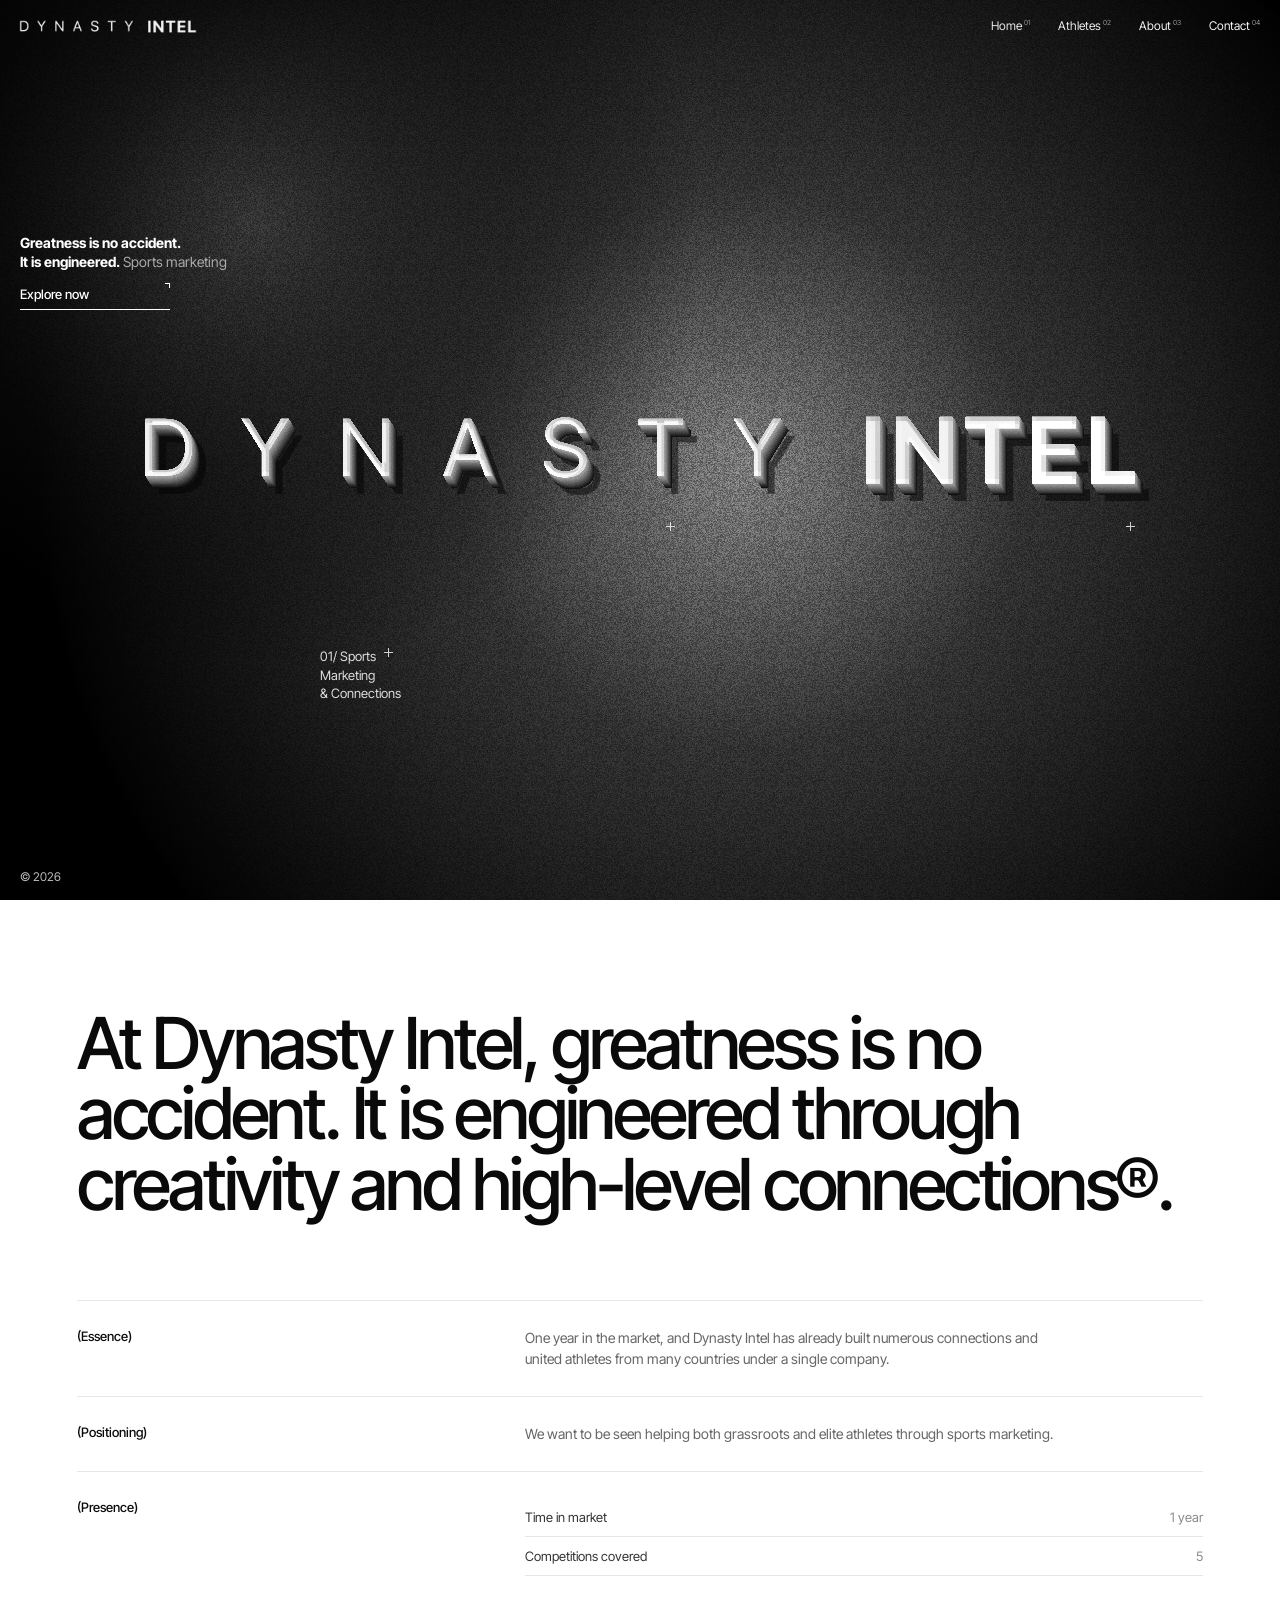
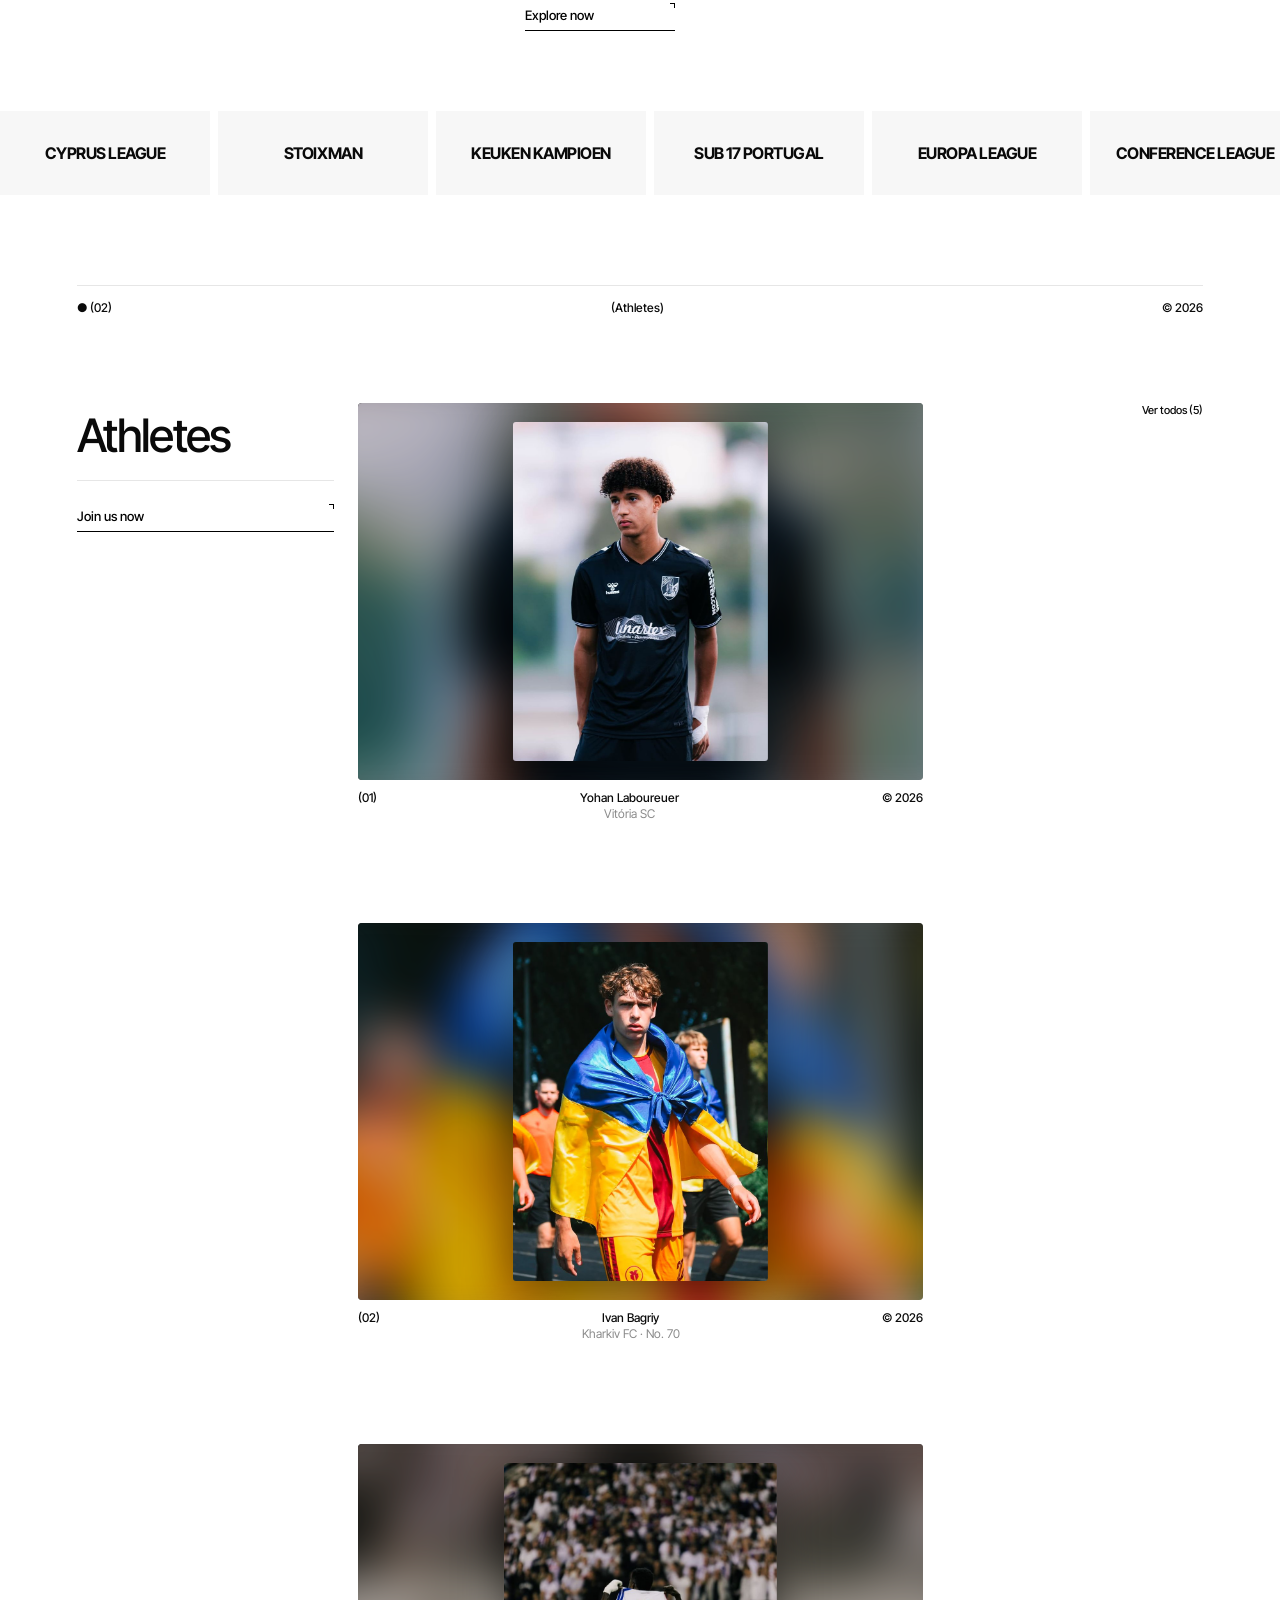
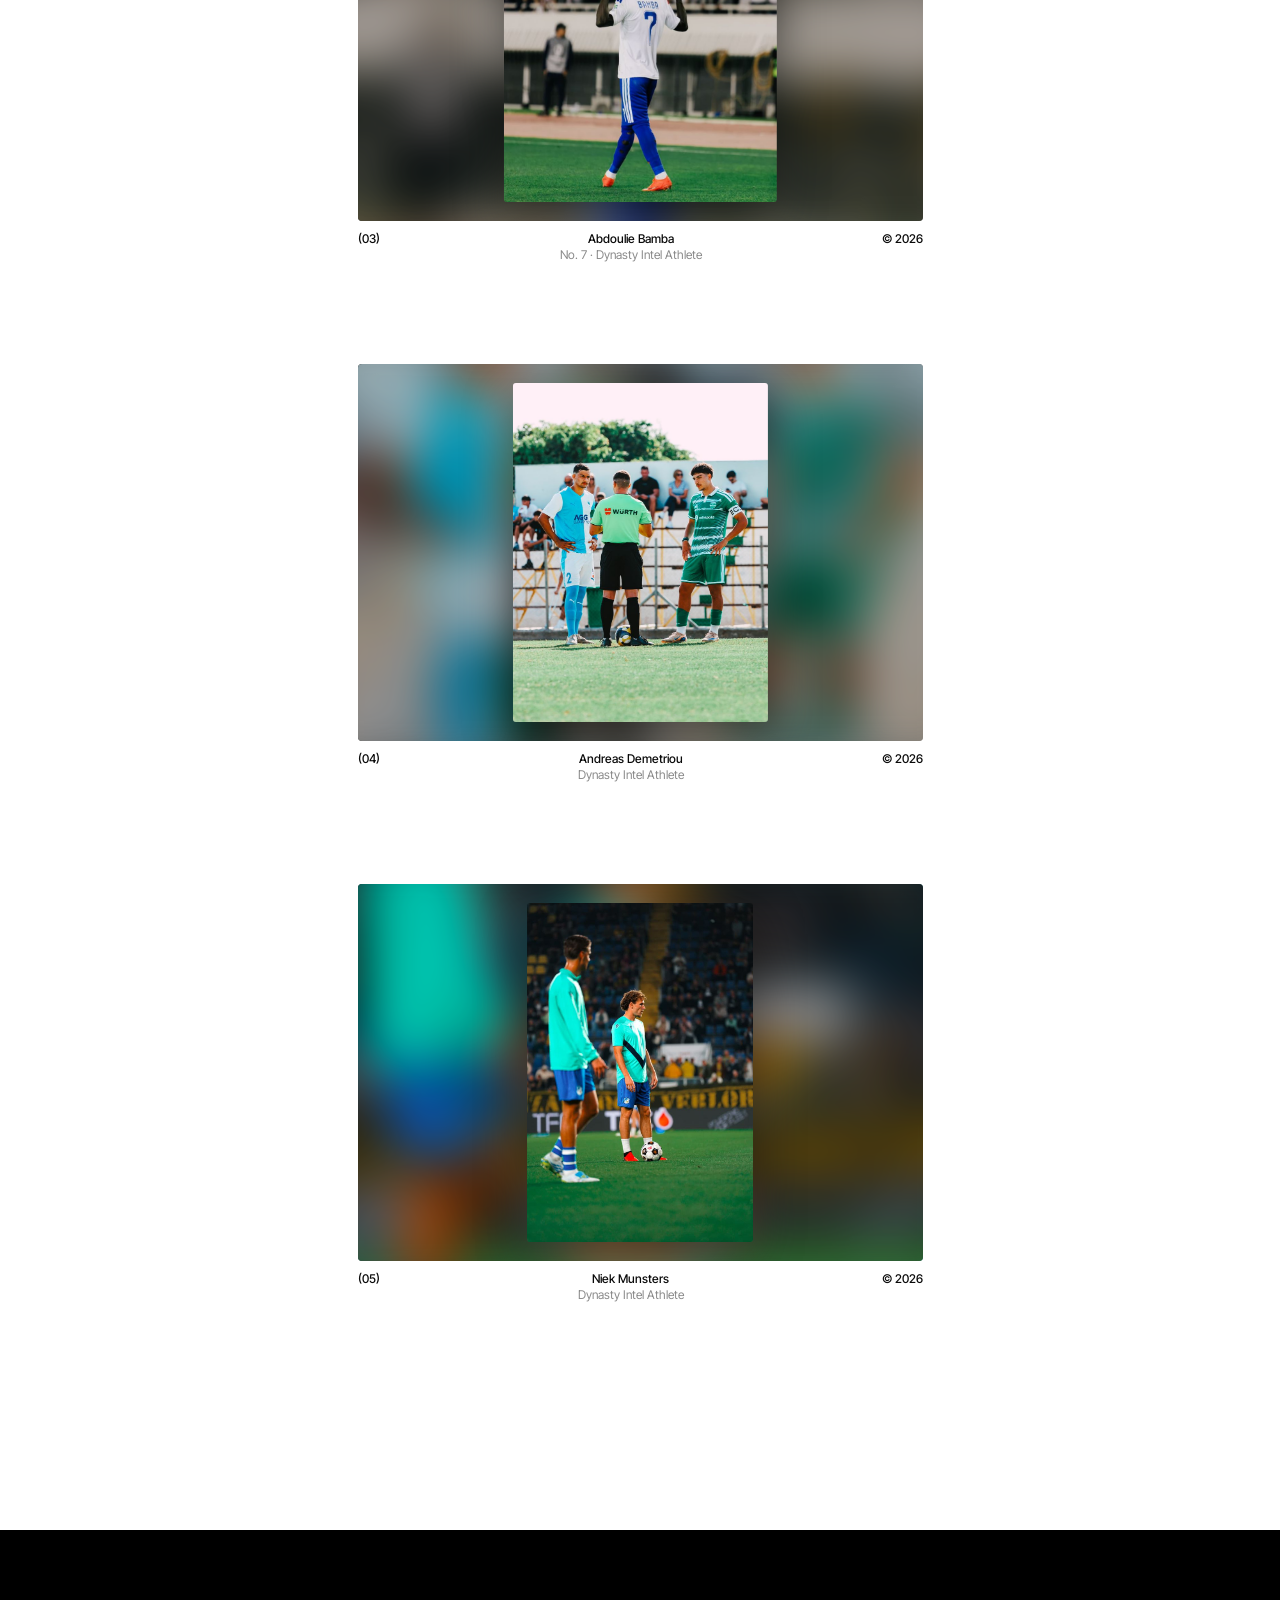
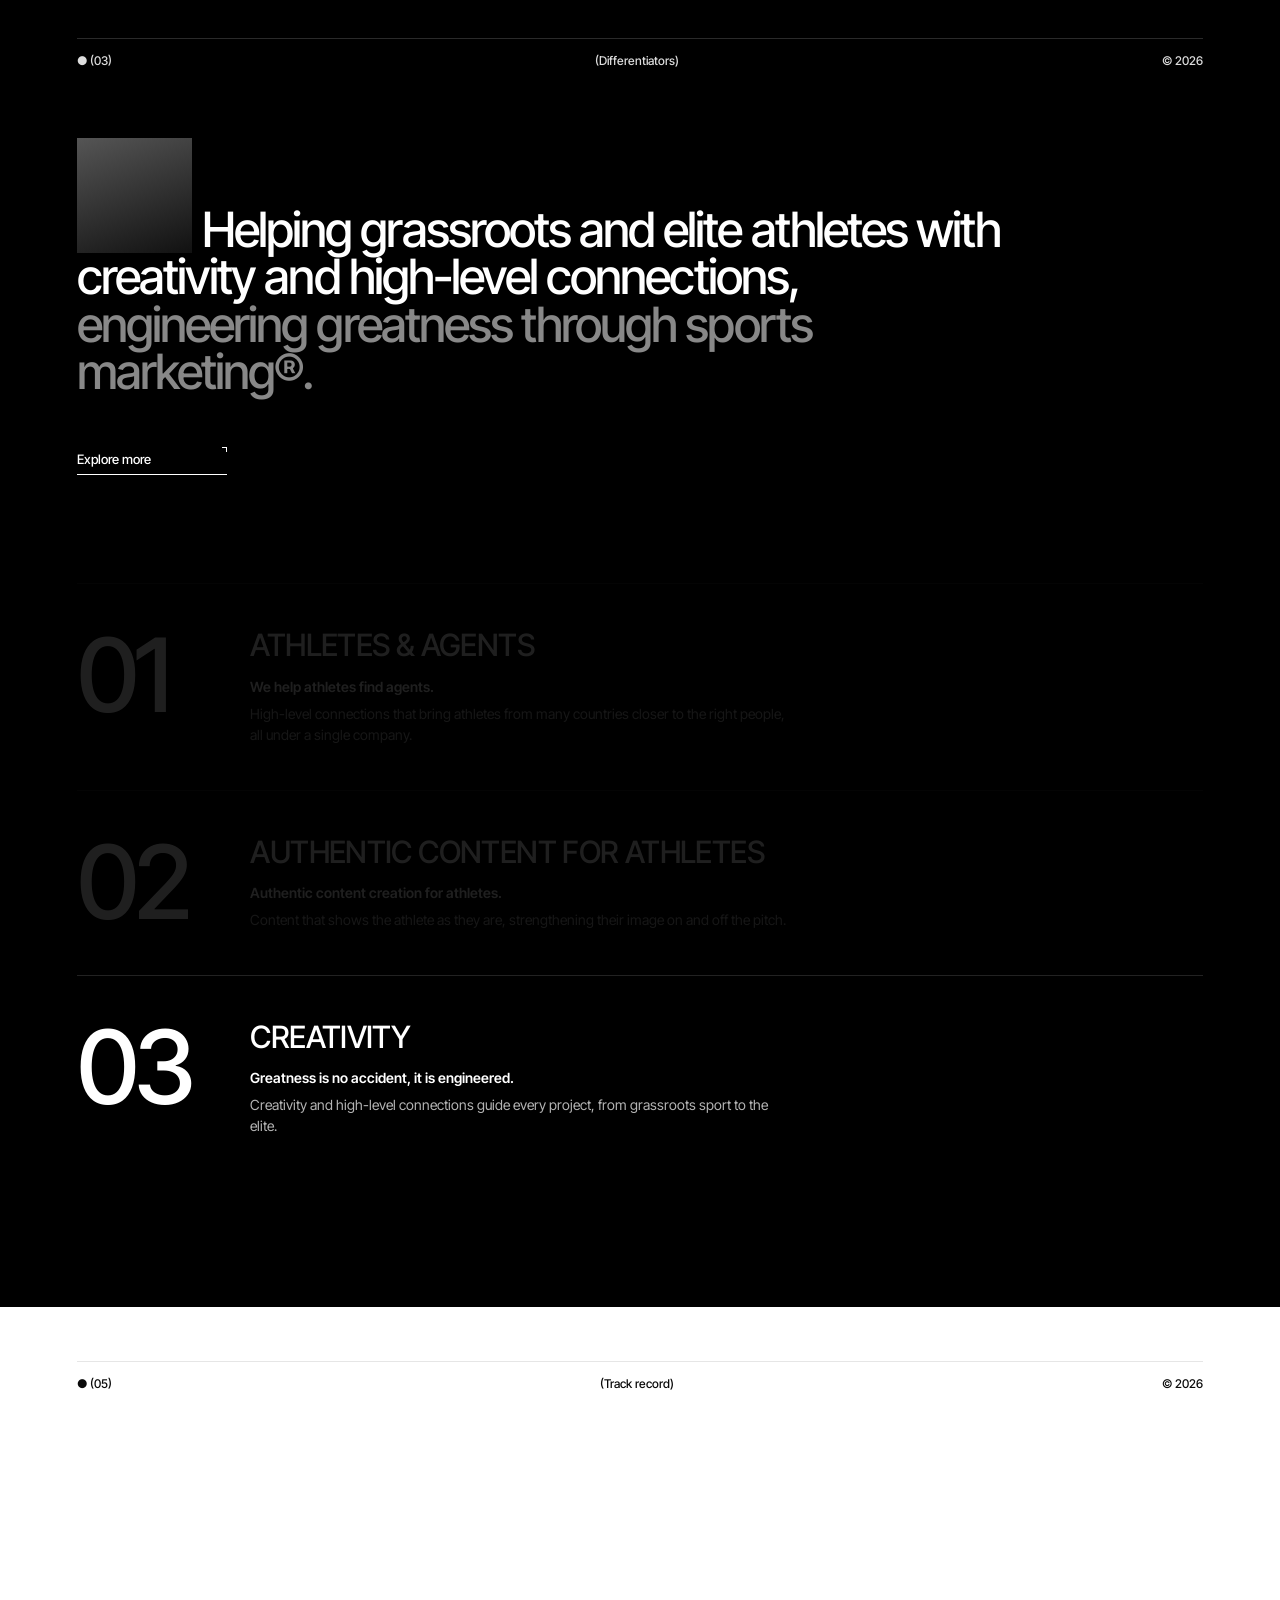
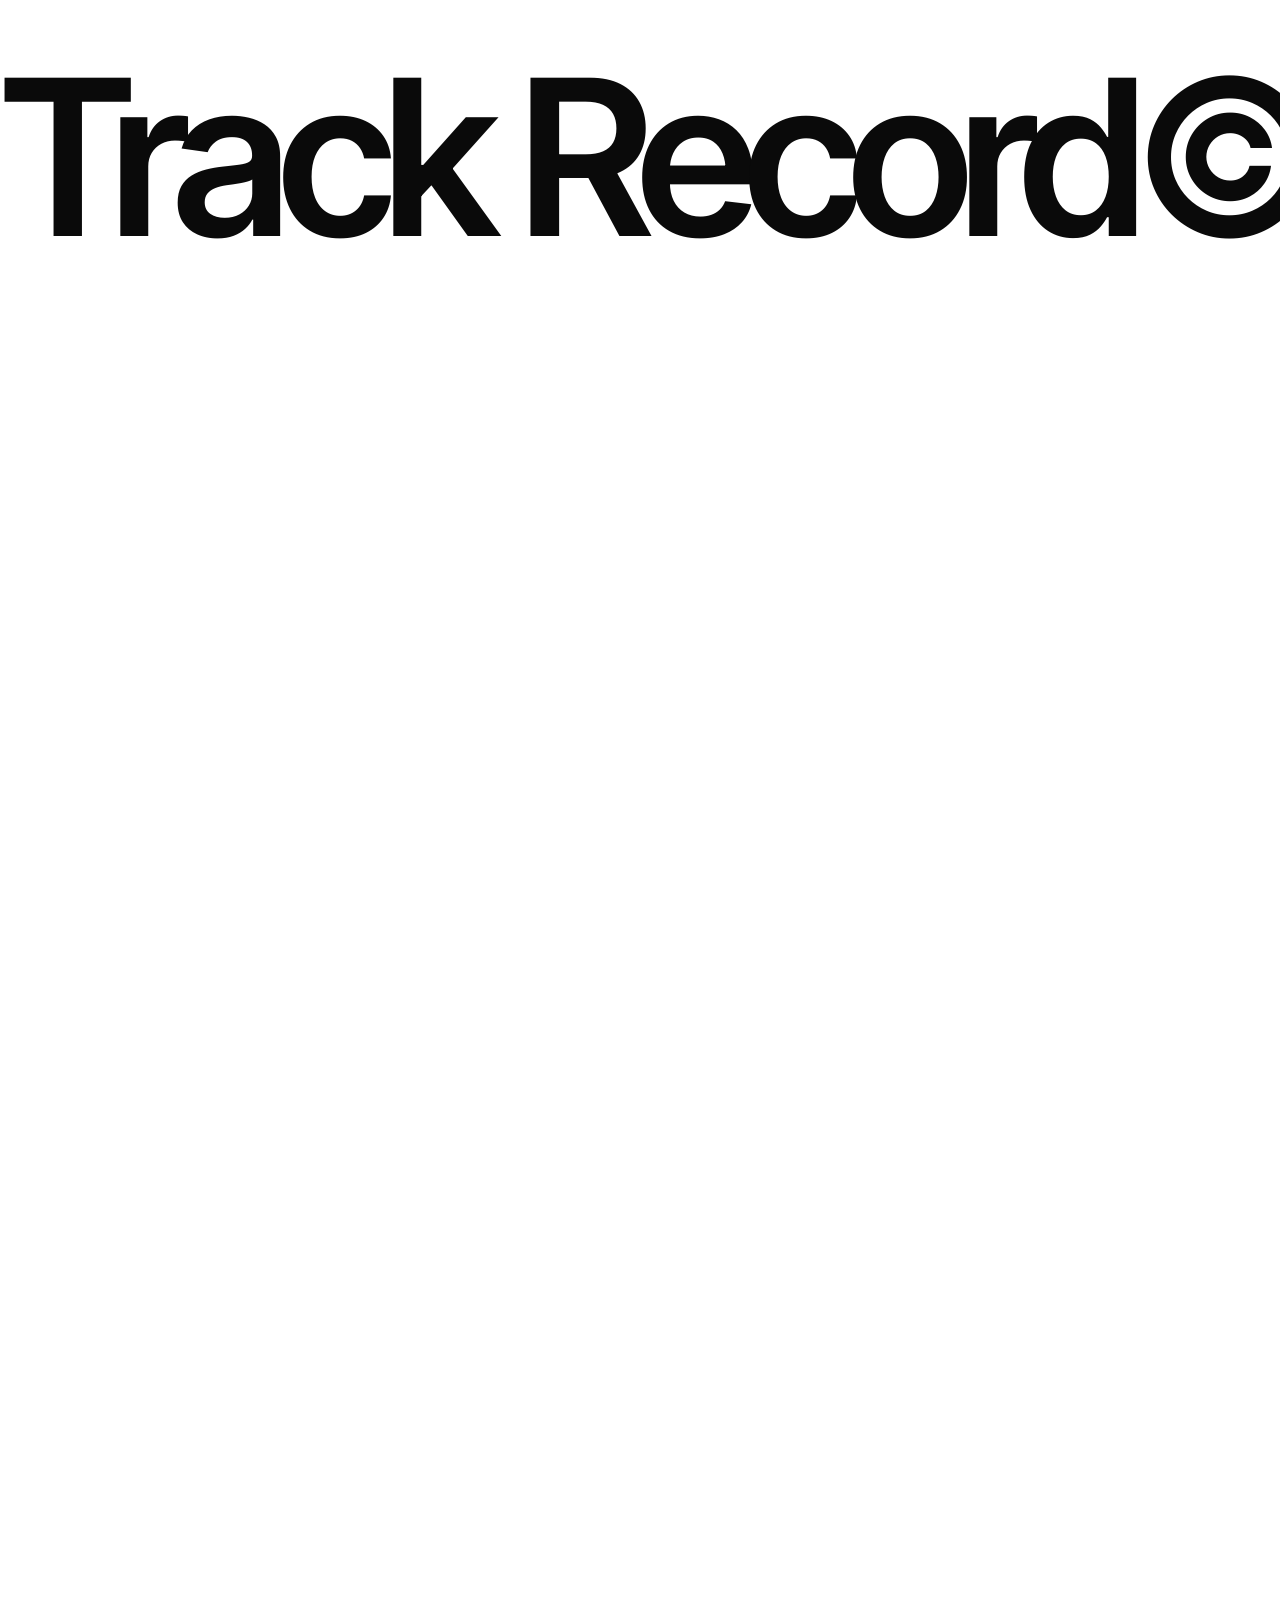
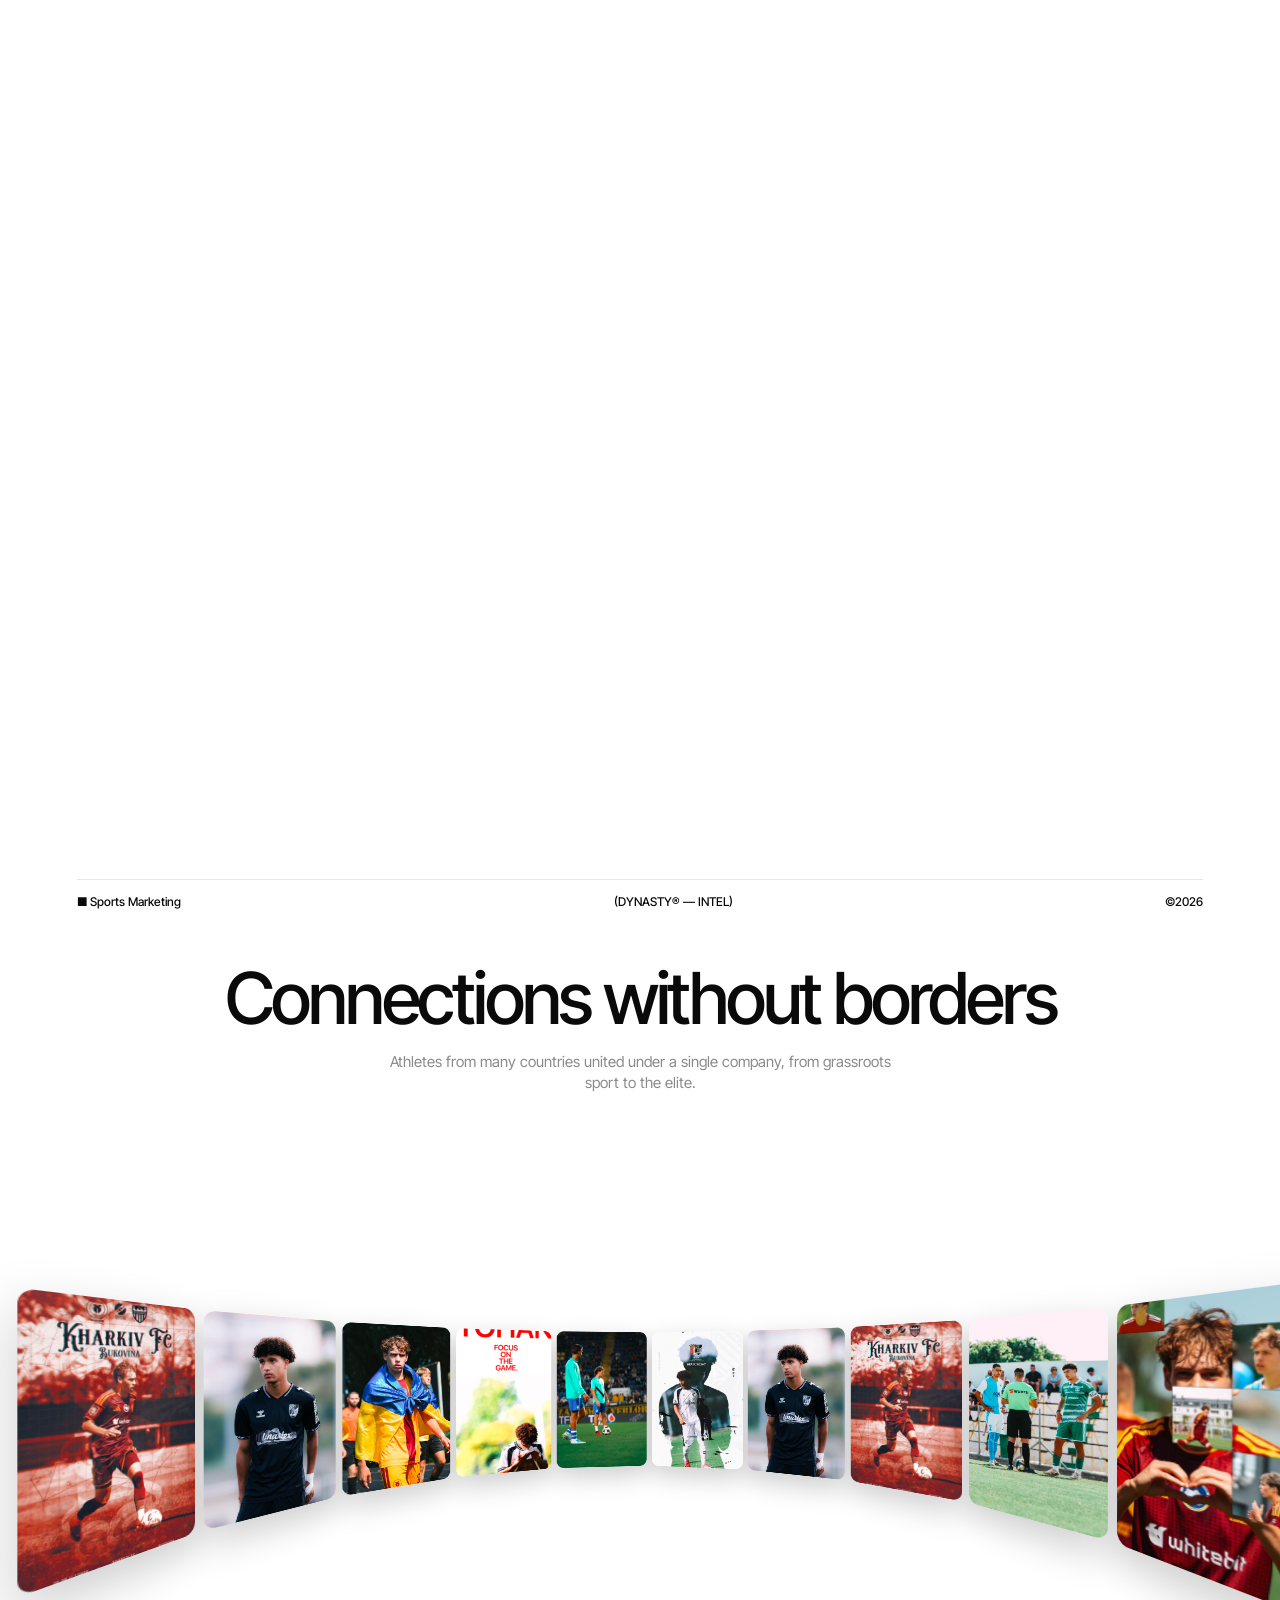
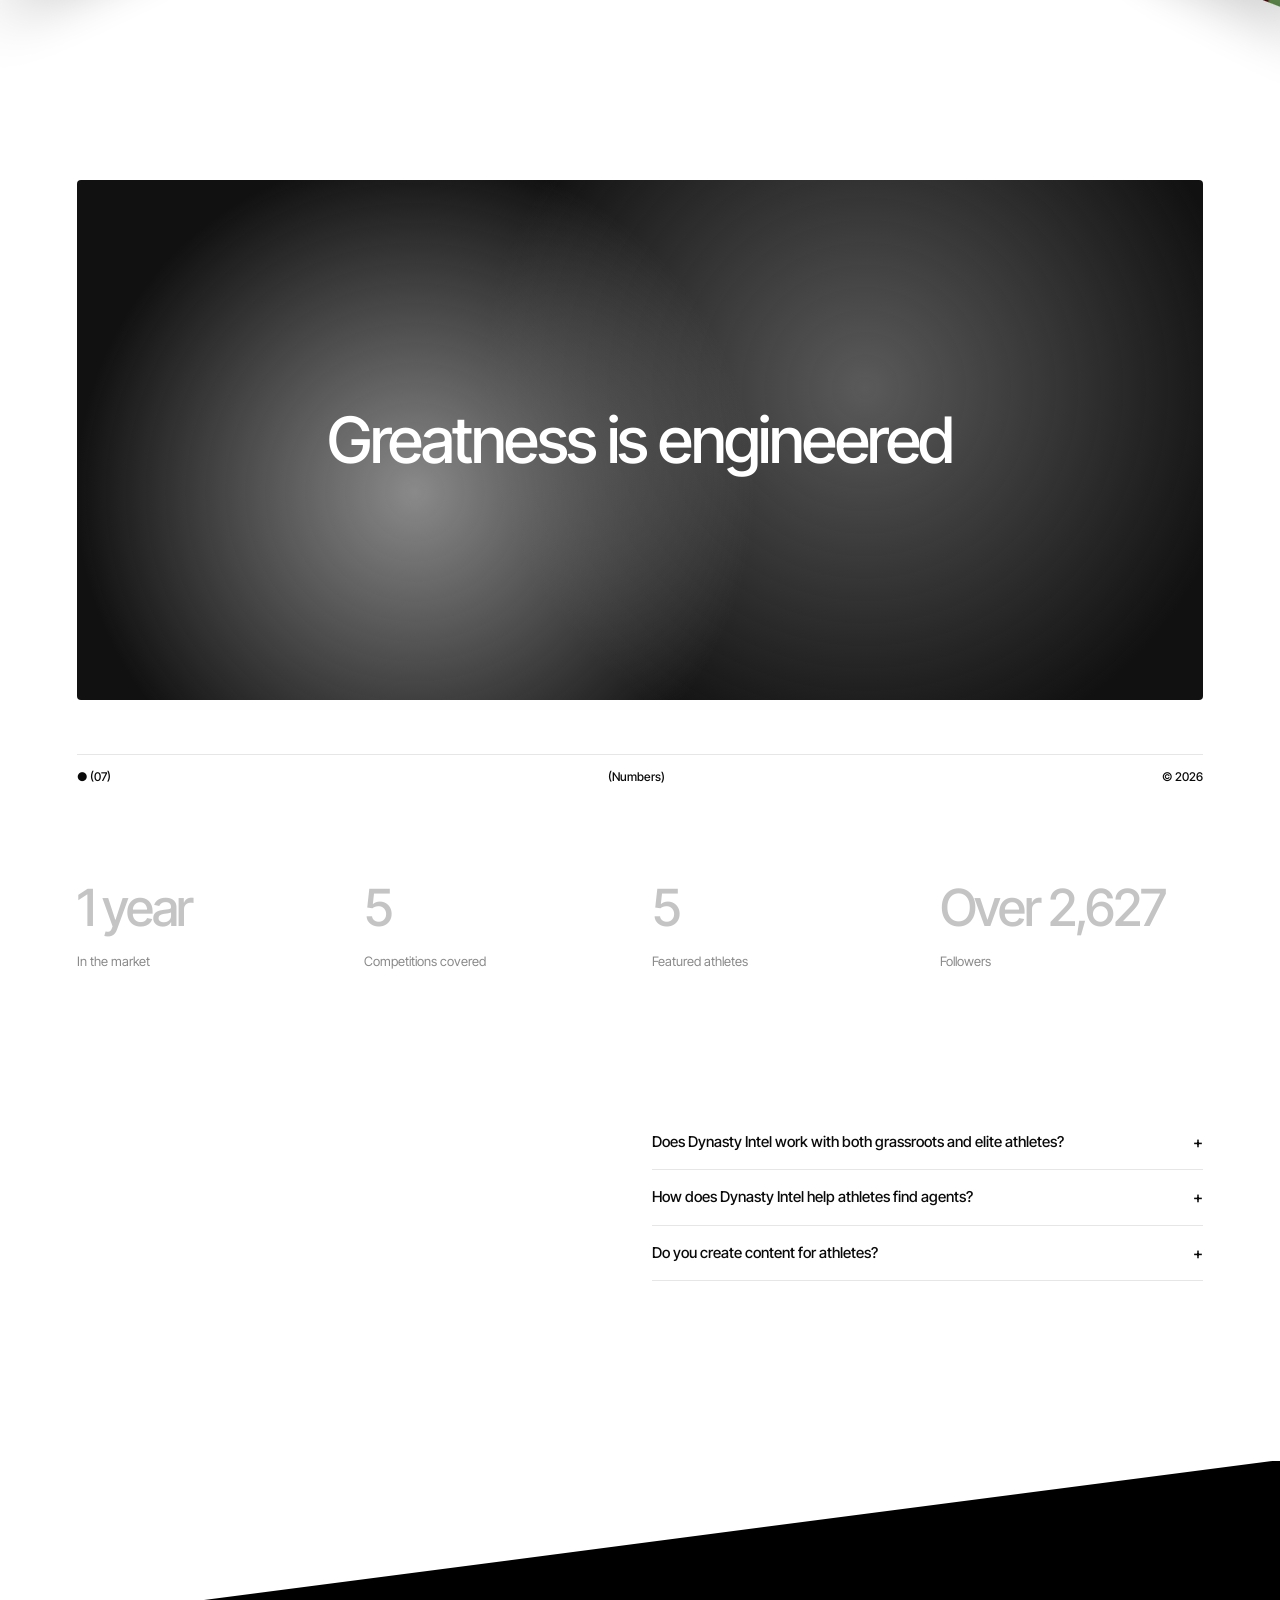
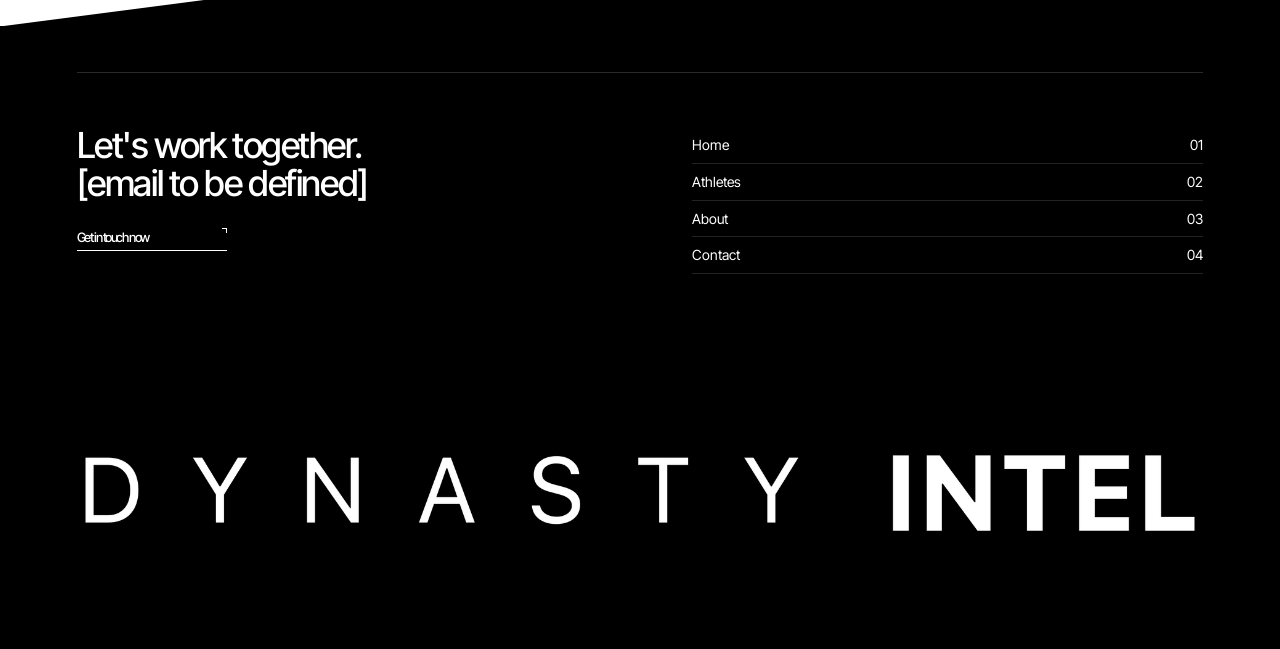
==== commit 36a0e298: "Add files via upload" ====
--- a/index.html
+++ b/index.html
@@ -1,5 +1,5 @@
 <!DOCTYPE html>
-<html lang="pt-BR">
+<html lang="en">
 <head>
 <meta charset="utf-8">
 <meta name="viewport" content="width=device-width, initial-scale=1, viewport-fit=cover">
@@ -228,64 +228,64 @@
 </head>
 <body>
 <nav class="nav"><a class="logo" href="#"><img class="dl" alt="Dynasty Intel"></a>
-<ul><li><a href="#home">Lar<sup>01</sup></a></li><li><a href="#port">Atletas<sup>02</sup></a></li><li><a href="#sobre">Sobre<sup>03</sup></a></li><li><a href="#contato">Contato<sup>04</sup></a></li></ul></nav>
+<ul><li><a href="#home">Home<sup>01</sup></a></li><li><a href="#port">Athletes<sup>02</sup></a></li><li><a href="#sobre">About<sup>03</sup></a></li><li><a href="#contato">Contact<sup>04</sup></a></li></ul></nav>
 
 <header class="hero" id="home">
 <canvas id="gl"></canvas>
 <svg class="grain" width="100%" height="100%"><filter id="n"><feTurbulence type="fractalNoise" baseFrequency=".8" numOctaves="2" stitchTiles="stitch"/><feColorMatrix type="saturate" values="0"/></filter><rect width="100%" height="100%" filter="url(#n)"/></svg>
-<div class="intro"><strong>Grandeza não é acidental.<br>É projetada.</strong> <span>Marketing esportivo</span><br><a class="cta" href="#port">Explore agora</a></div>
-<div class="role">01/ Marketing<br>Esportivo<br>& Conexões</div>
+<div class="intro"><strong>Greatness is no accident.<br>It is engineered.</strong> <span>Sports marketing</span><br><a class="cta" href="#port">Explore now</a></div>
+<div class="role">01/ Sports<br>Marketing<br>& Connections</div>
 <i class="plus" style="left:52%;top:58%"></i><i class="plus" style="left:88%;top:58%"></i><i class="plus" style="left:30%;top:72%"></i>
 <div class="foot">© 2026</div>
 <div class="big"><img class="dl" alt="Dynasty Intel"></div>
 </header>
 
 <section class="about" id="sobre">
-<h1 class="h1 rv">Na Dynasty Intel, a grandeza não é acidental, e sim projetada por criatividade e conexões de alto nível®.</h1>
-<div class="cols rv"><div class="ab"><div class="label">(Essência)</div><p class="txt">Há 1 ano no mercado, a Dynasty Intel já criou diversas conexões e uniu atletas de diversos países em uma só empresa.</p></div>
-<div class="ab"><div class="label">(Posicionamento)</div><p class="txt">Queremos ser vistos ajudando tanto atletas de base quanto atletas de elite, por meio do marketing esportivo.</p></div>
-<div class="ab"><div class="label">(Presença)</div><div><div class="row">Tempo de mercado <b>1 ano</b></div><div class="row">Competições acompanhadas <b>5</b></div><a class="cta" style="margin-top:30px;color:#000" href="#port">Explore agora</a></div></div></div>
+<h1 class="h1 rv">At Dynasty Intel, greatness is no accident. It is engineered through creativity and high-level connections®.</h1>
+<div class="cols rv"><div class="ab"><div class="label">(Essence)</div><p class="txt">One year in the market, and Dynasty Intel has already built numerous connections and united athletes from many countries under a single company.</p></div>
+<div class="ab"><div class="label">(Positioning)</div><p class="txt">We want to be seen helping both grassroots and elite athletes through sports marketing.</p></div>
+<div class="ab"><div class="label">(Presence)</div><div><div class="row">Time in market <b>1 year</b></div><div class="row">Competitions covered <b>5</b></div><a class="cta" style="margin-top:30px;color:#000" href="#port">Explore now</a></div></div></div>
 <div class="marq"><div class="track" id="tr"></div></div>
 </section>
 
 <section class="port" id="port">
-<div class="meta"><span>● (02)</span><span>(Atletas)</span><span>© 2026</span></div>
-<div class="grid"><div><h2>Atletas</h2><a class="cta" style="color:#000;min-width:0;width:100%" href="#contato">Junte-se a nós agora</a></div>
-<div><div class="card"><em></em></div><div class="cap"><div>(01)</div><div style="text-align:center">RB Leipzig – Bundesliga<span>Campanha nas redes sociais</span></div><div>© 2026</div></div>
-<div class="card" style="background:linear-gradient(120deg,#0b1d4d,#d4163c)"><em></em></div><div class="cap"><div>(02)</div><div style="text-align:center">Panam All Starz – Liga dos Reis<span>Direção criativa / Identidade visual</span></div><div>© 2025</div></div></div>
-<div style="font-size:11px;font-weight:500;justify-self:end">Ver todos (0)</div></div>
+<div class="meta"><span>● (02)</span><span>(Athletes)</span><span>© 2026</span></div>
+<div class="grid"><div><h2>Athletes</h2><a class="cta" style="color:#000;min-width:0;width:100%" href="#contato">Join us now</a></div>
+<div><div class="card"><em></em></div><div class="cap"><div>(01)</div><div style="text-align:center">RB Leipzig – Bundesliga<span>Social media campaign</span></div><div>© 2026</div></div>
+<div class="card" style="background:linear-gradient(120deg,#0b1d4d,#d4163c)"><em></em></div><div class="cap"><div>(02)</div><div style="text-align:center">Panam All Starz – Kings League<span>Creative direction / Visual identity</span></div><div>© 2025</div></div></div>
+<div style="font-size:11px;font-weight:500;justify-self:end">View all (0)</div></div>
 </section>
 
-<section class="serv"><div class="meta"><span>● (03)</span><span>(Diferenciais)</span><span>© 2026</span></div>
-<p class="h1 rv"><span class="thumb"></span>Ajudando atletas de base e de elite com<br>criatividade e conexões de alto nível, <span>projetando grandeza através do marketing esportivo®.</span></p>
-<a class="cta" style="margin-top:6vh;color:#fff" href="#contato">Explore Mais</a>
-<div class="sl"><div class="si"><b>01</b><div><h3>ATLETAS E AGENTES</h3><p><strong>Ajudamos atletas a encontrar agentes.</strong>Conexões de alto nível que aproximam atletas de diversos países das pessoas certas, reunidos em uma só empresa.</p></div></div>
-<div class="si"><b>02</b><div><h3>CONTEÚDO AUTÊNTICO PARA ATLETAS</h3><p><strong>Criação de conteúdo autêntico para atletas.</strong>Conteúdo que mostra o atleta como ele é, fortalecendo sua imagem dentro e fora de campo.</p></div></div>
-<div class="si"><b>03</b><div><h3>CRIATIVIDADE</h3><p><strong>A grandeza não é acidental, ela é projetada.</strong>Criatividade e conexões de alto nível guiam cada projeto, do esporte de base à elite.</p></div></div></div></section>
-
-<section class="dep" style="padding:0;height:300vh"><div class="dst"><div class="meta"><span>● (05)</span><span>(Trajetória)</span><span>© 2026</span></div>
-<div class="huge">Trajetória© - Conquistas&nbsp;&nbsp;Trajetória© - Conquistas&nbsp;&nbsp;</div>
-<div class="quote" style="left:6%">Estivemos presentes em partidas da Cyprus League Stoixman.<small>Cyprus League Stoixman</small></div>
-<div class="quote" style="left:58%">Presença em jogos da Keuken Kampioen Divisie.<small>Keuken Kampioen Divisie</small></div>
-<div class="quote" style="left:30%">Também no Campeonato Nacional Sub 17 de Portugal.<small>Atletas de base</small></div>
-<div class="quote" style="left:68%">E no cenário europeu: Europa League e Conference League.<small>Europa League &amp; Conference League</small></div></div></section>
-
-<section class="g3"><div class="meta"><span>■ Marketing Esportivo</span><span>(DYNASTY® — INTEL)</span><span>©2026</span></div>
-<div class="gt"><h2>Conexões sem fronteiras</h2><p>Atletas de diversos países unidos em uma só empresa, do esporte de base à elite.</p></div>
+<section class="serv"><div class="meta"><span>● (03)</span><span>(Differentiators)</span><span>© 2026</span></div>
+<p class="h1 rv"><span class="thumb"></span>Helping grassroots and elite athletes with<br>creativity and high-level connections, <span>engineering greatness through sports marketing®.</span></p>
+<a class="cta" style="margin-top:6vh;color:#fff" href="#contato">Explore more</a>
+<div class="sl"><div class="si"><b>01</b><div><h3>ATHLETES &amp; AGENTS</h3><p><strong>We help athletes find agents.</strong>High-level connections that bring athletes from many countries closer to the right people, all under a single company.</p></div></div>
+<div class="si"><b>02</b><div><h3>AUTHENTIC CONTENT FOR ATHLETES</h3><p><strong>Authentic content creation for athletes.</strong>Content that shows the athlete as they are, strengthening their image on and off the pitch.</p></div></div>
+<div class="si"><b>03</b><div><h3>CREATIVITY</h3><p><strong>Greatness is no accident, it is engineered.</strong>Creativity and high-level connections guide every project, from grassroots sport to the elite.</p></div></div></div></section>
+
+<section class="dep" style="padding:0;height:300vh"><div class="dst"><div class="meta"><span>● (05)</span><span>(Track record)</span><span>© 2026</span></div>
+<div class="huge">Track Record© - Achievements&nbsp;&nbsp;Track Record© - Achievements&nbsp;&nbsp;</div>
+<div class="quote" style="left:6%">We were present at Cyprus League Stoixman matches.<small>Cyprus League Stoixman</small></div>
+<div class="quote" style="left:58%">Present at Keuken Kampioen Divisie games.<small>Keuken Kampioen Divisie</small></div>
+<div class="quote" style="left:30%">Also at the Portuguese U17 National Championship.<small>Grassroots athletes</small></div>
+<div class="quote" style="left:68%">And on the European stage: Europa League and Conference League.<small>Europa League &amp; Conference League</small></div></div></section>
+
+<section class="g3"><div class="meta"><span>■ Sports Marketing</span><span>(DYNASTY® — INTEL)</span><span>©2026</span></div>
+<div class="gt"><h2>Connections without borders</h2><p>Athletes from many countries united under a single company, from grassroots sport to the elite.</p></div>
 <div class="ring"><div class="rg" id="rg"></div></div></section>
-<section class="band"><div><h2>A grandeza é projetada</h2></div></section>
-<section class="st"><div class="meta"><span>● (07)</span><span>(Números)</span><span>© 2026</span></div>
-<div class="sg"><div><b class="cu sr" data-to="1" data-d="0" data-suf=" ano">1 ano</b><span>No mercado</span></div><div><b class="cu sr" data-to="5" data-d="0">5</b><span>Competições acompanhadas</span></div><div><b class="cu sr" data-to="5" data-d="0">5</b><span>Atletas em destaque</span></div><div><b class="cu sr" data-to="2627" data-d="0" data-pre="Mais de ">Mais de 2.627</b><span>Seguidores</span></div></div></section>
+<section class="band"><div><h2>Greatness is engineered</h2></div></section>
+<section class="st"><div class="meta"><span>● (07)</span><span>(Numbers)</span><span>© 2026</span></div>
+<div class="sg"><div><b class="cu sr" data-to="1" data-d="0" data-suf=" year">1 year</b><span>In the market</span></div><div><b class="cu sr" data-to="5" data-d="0">5</b><span>Competitions covered</span></div><div><b class="cu sr" data-to="5" data-d="0">5</b><span>Featured athletes</span></div><div><b class="cu sr" data-to="2627" data-d="0" data-pre="Over ">Over 2,627</b><span>Followers</span></div></div></section>
 <section class="faq"><div></div><div>
-<details><summary>A Dynasty Intel atende atletas de base e de elite?</summary><p>Sim. Queremos ser vistos ajudando tanto atletas de base quanto atletas de elite pelo marketing esportivo.</p></details>
-<details><summary>Como a Dynasty Intel ajuda atletas a encontrar agentes?</summary><p>Criando conexões de alto nível e reunindo atletas de diversos países em uma só empresa.</p></details>
-<details><summary>Vocês criam conteúdo para os atletas?</summary><p>Sim: conteúdo autêntico, pensado para mostrar o atleta como ele é.</p></details></div></section>
+<details><summary>Does Dynasty Intel work with both grassroots and elite athletes?</summary><p>Yes. We want to be seen helping both grassroots and elite athletes through sports marketing.</p></details>
+<details><summary>How does Dynasty Intel help athletes find agents?</summary><p>By building high-level connections and bringing athletes from many countries together under a single company.</p></details>
+<details><summary>Do you create content for athletes?</summary><p>Yes: authentic content, designed to show the athlete as they are.</p></details></div></section>
 
 <div class="pj" id="pj"><div class="ph"><div class="pbg" id="pbg"></div><h1 id="ptt"></h1><i class="plus" style="left:20%;top:38%;color:#fff"></i><i class="plus" style="left:80%;top:38%;color:#fff"></i><small id="psub"></small></div>
-<div class="pb"><div class="meta" style="border-top:1px solid var(--line)"><span>● (01)</span><span>(Leia mais)</span><span>© 2026</span></div><h2 class="sr" id="ph2" style="margin-top:6vh"></h2>
-<div class="pr"><div class="label">(Perfil do atleta)</div><i id="po1"></i><i id="po2"></i></div></div></div><button class="px" id="px">Fechar ✕</button>
-<footer class="foot2" id="contato"><div class="top"><h3>Vamos trabalhar juntos.<span style="color:#fff">[e-mail a definir]</span><a class="cta" style="margin-top:28px;font-size:11px" href="#contato">Entre em contato agora</a></h3>
-<ul><li>Lar<span>01</span></li><li>Atletas<span>02</span></li><li>Sobre<span>03</span></li><li>Contato<span>04</span></li></ul></div>
+<div class="pb"><div class="meta" style="border-top:1px solid var(--line)"><span>● (01)</span><span>(Read more)</span><span>© 2026</span></div><h2 class="sr" id="ph2" style="margin-top:6vh"></h2>
+<div class="pr"><div class="label">(Athlete profile)</div><i id="po1"></i><i id="po2"></i></div></div></div><button class="px" id="px">Close ✕</button>
+<footer class="foot2" id="contato"><div class="top"><h3>Let's work together.<span style="color:#fff">[email to be defined]</span><a class="cta" style="margin-top:28px;font-size:11px" href="#contato">Get in touch now</a></h3>
+<ul><li>Home<span>01</span></li><li>Athletes<span>02</span></li><li>About<span>03</span></li><li>Contact<span>04</span></li></ul></div>
 <div class="vf"><img class="dl" alt="Dynasty Intel"></div></footer>
 
 <script>
@@ -303,12 +303,12 @@
 var IM=["[data-uri]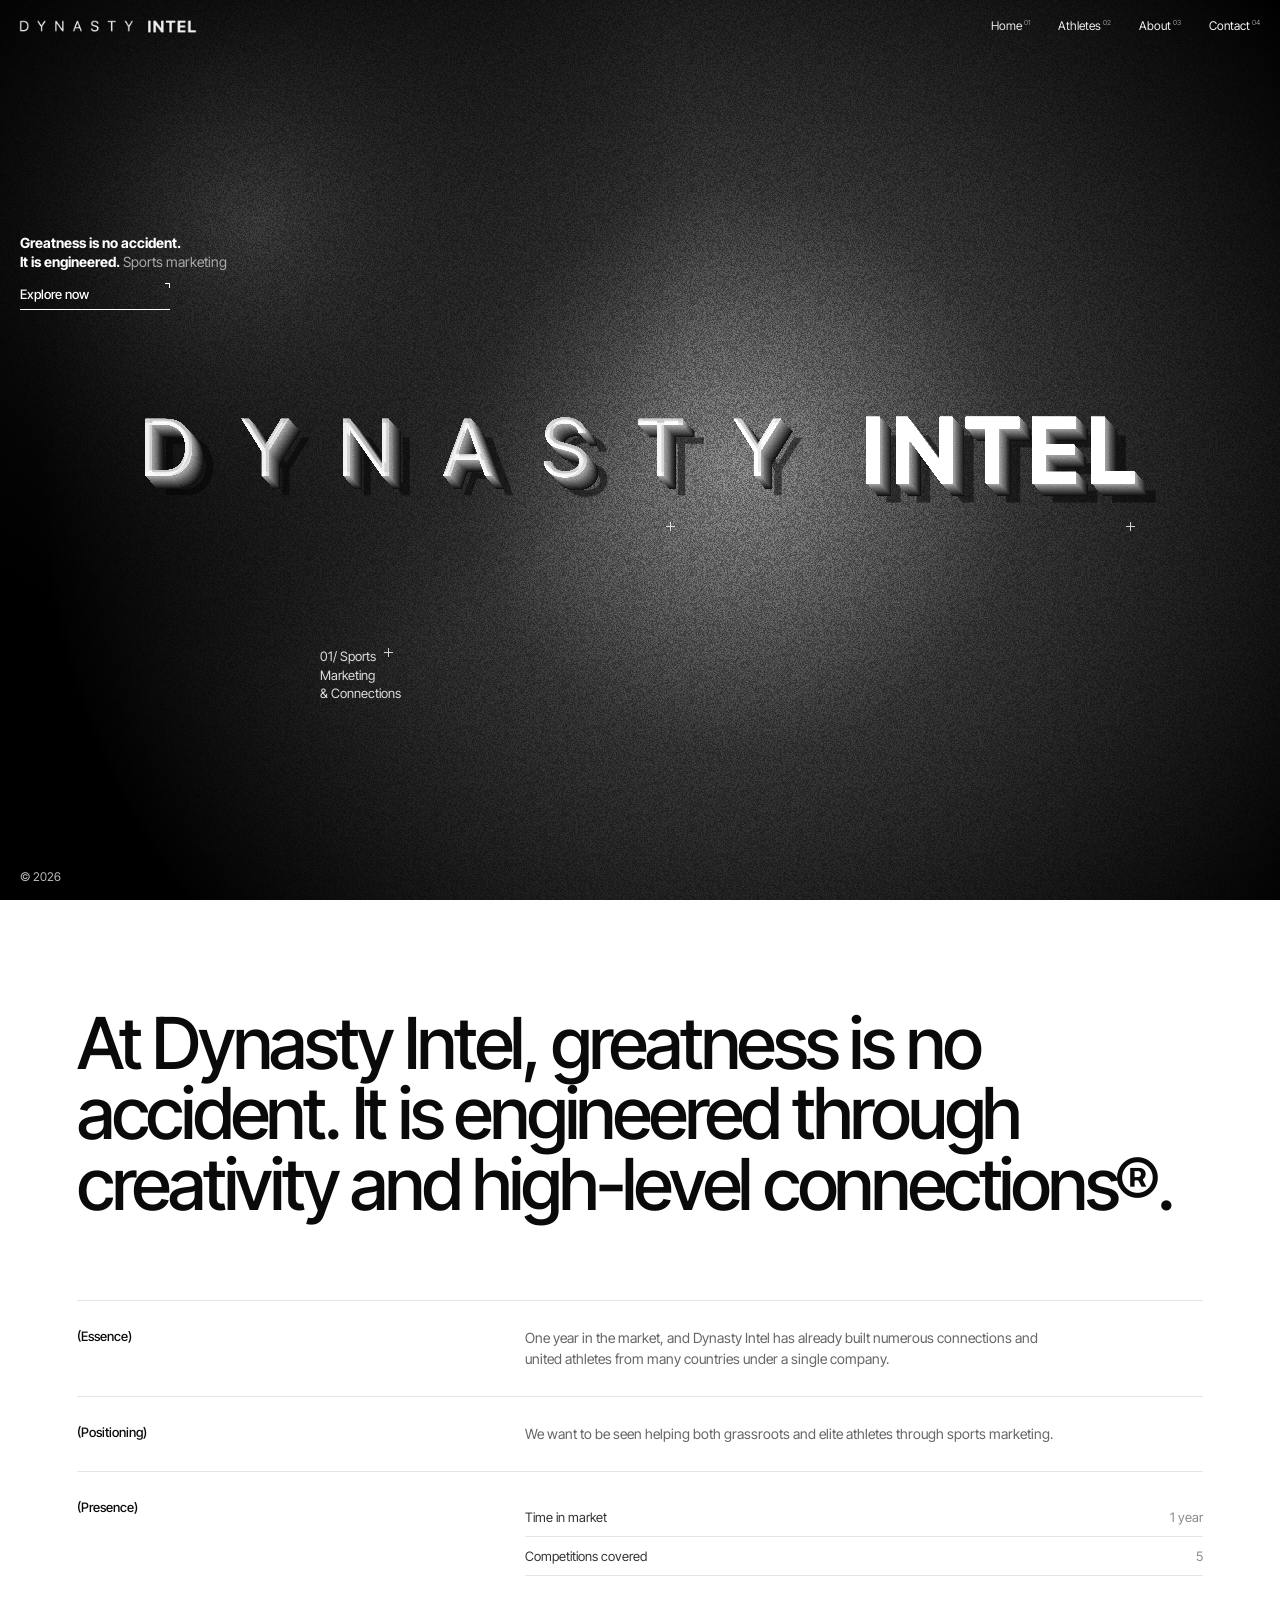
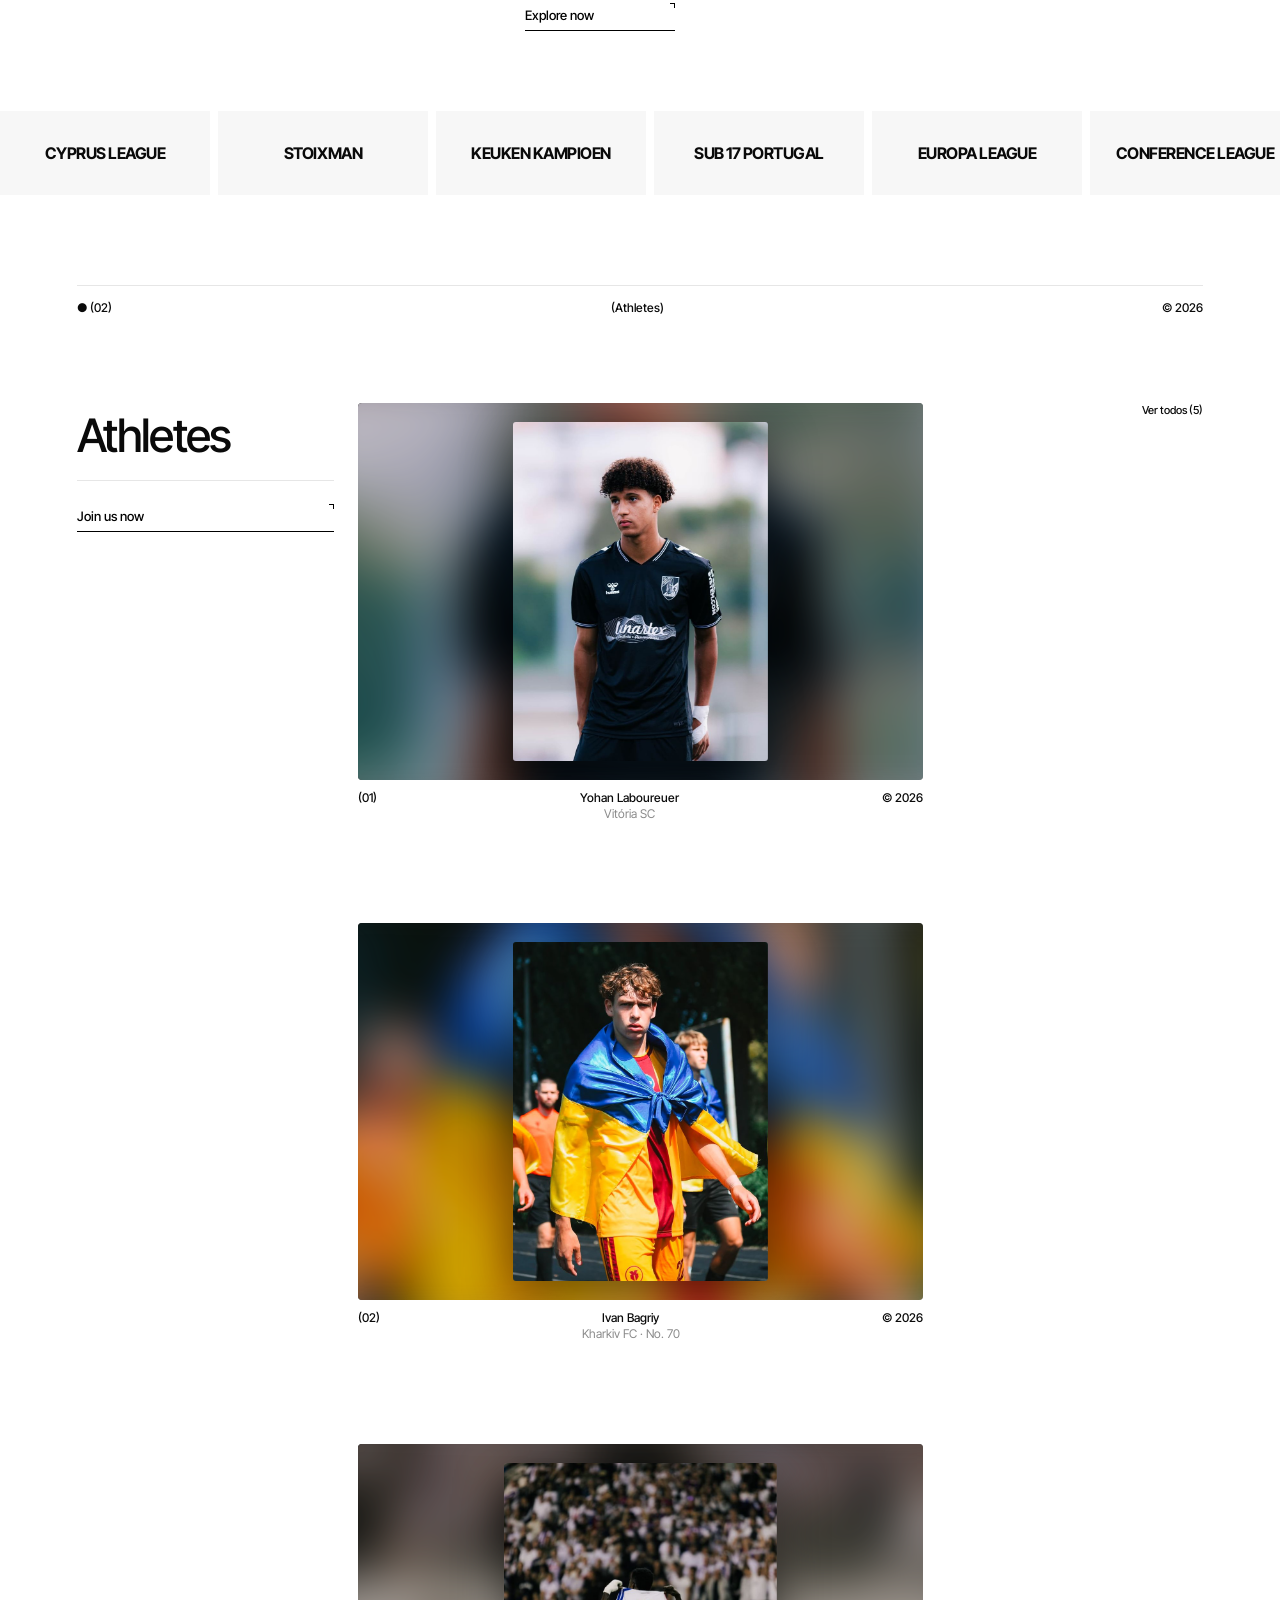
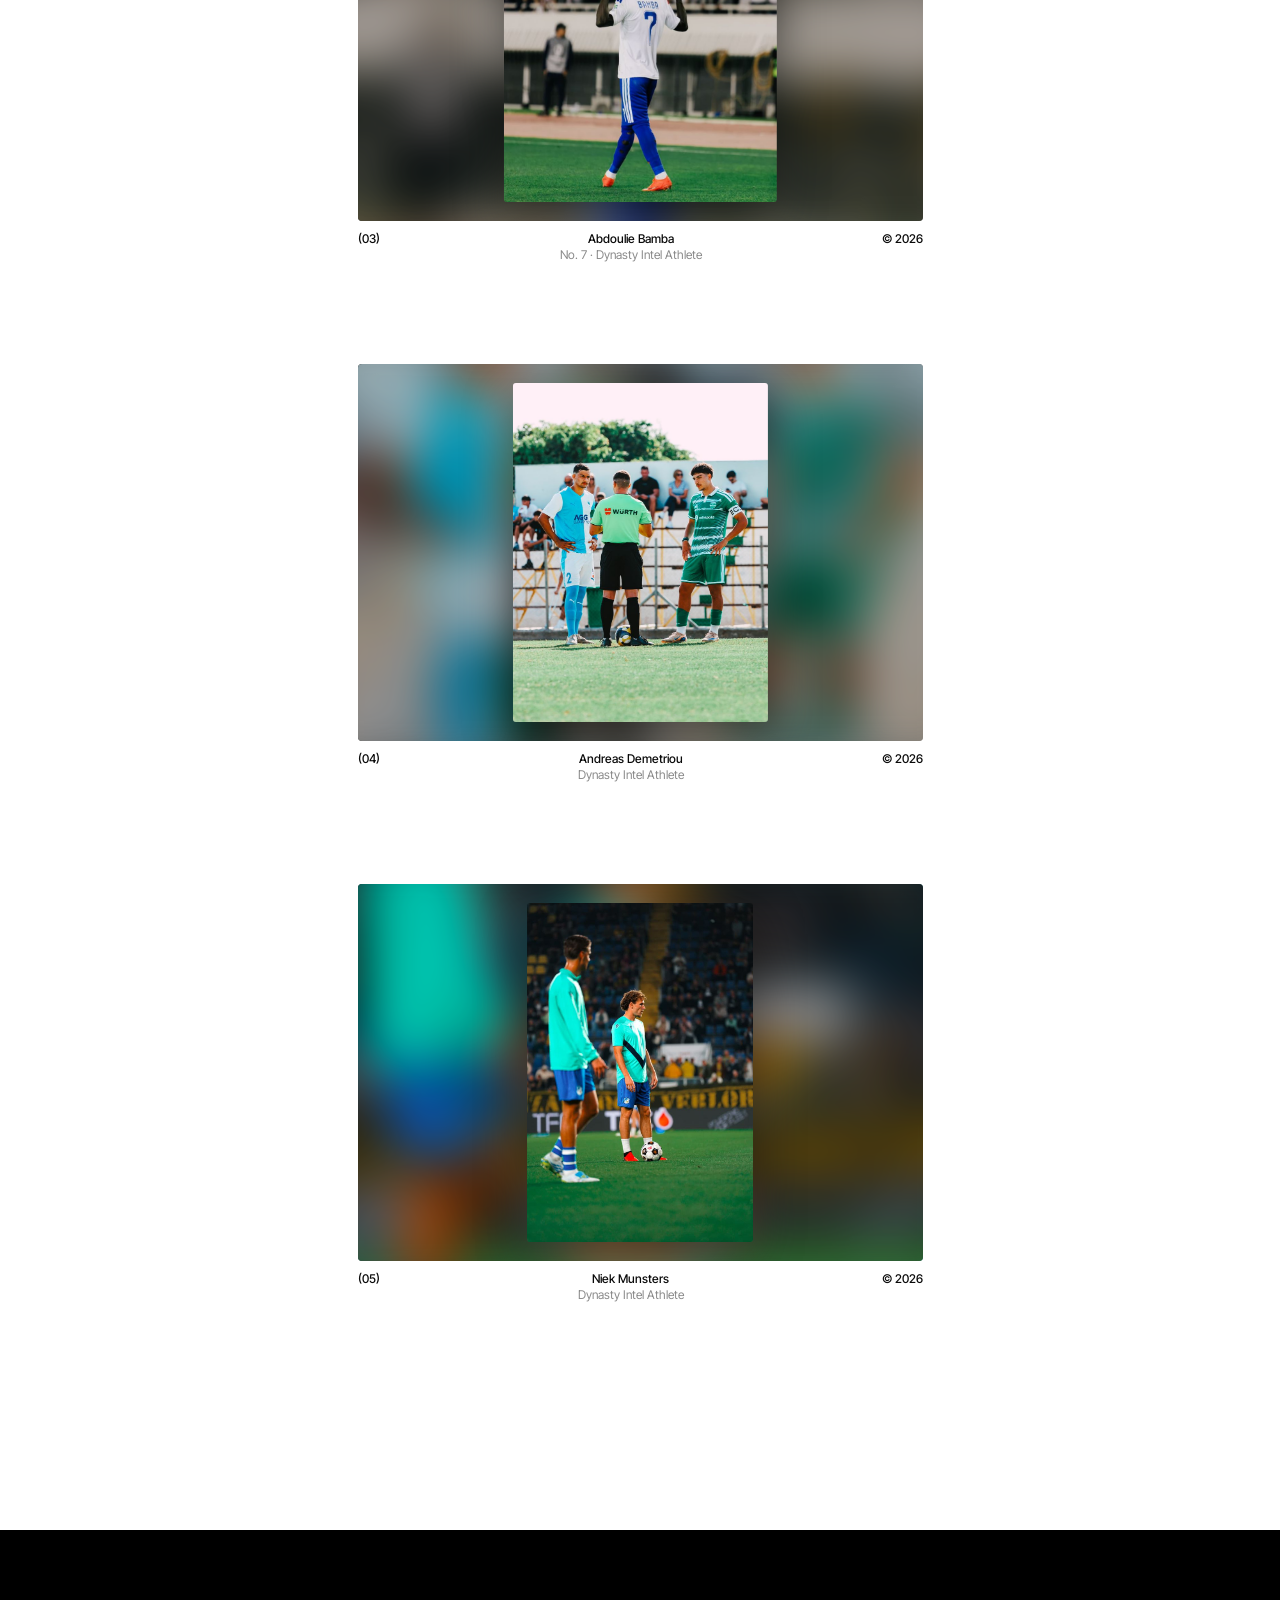
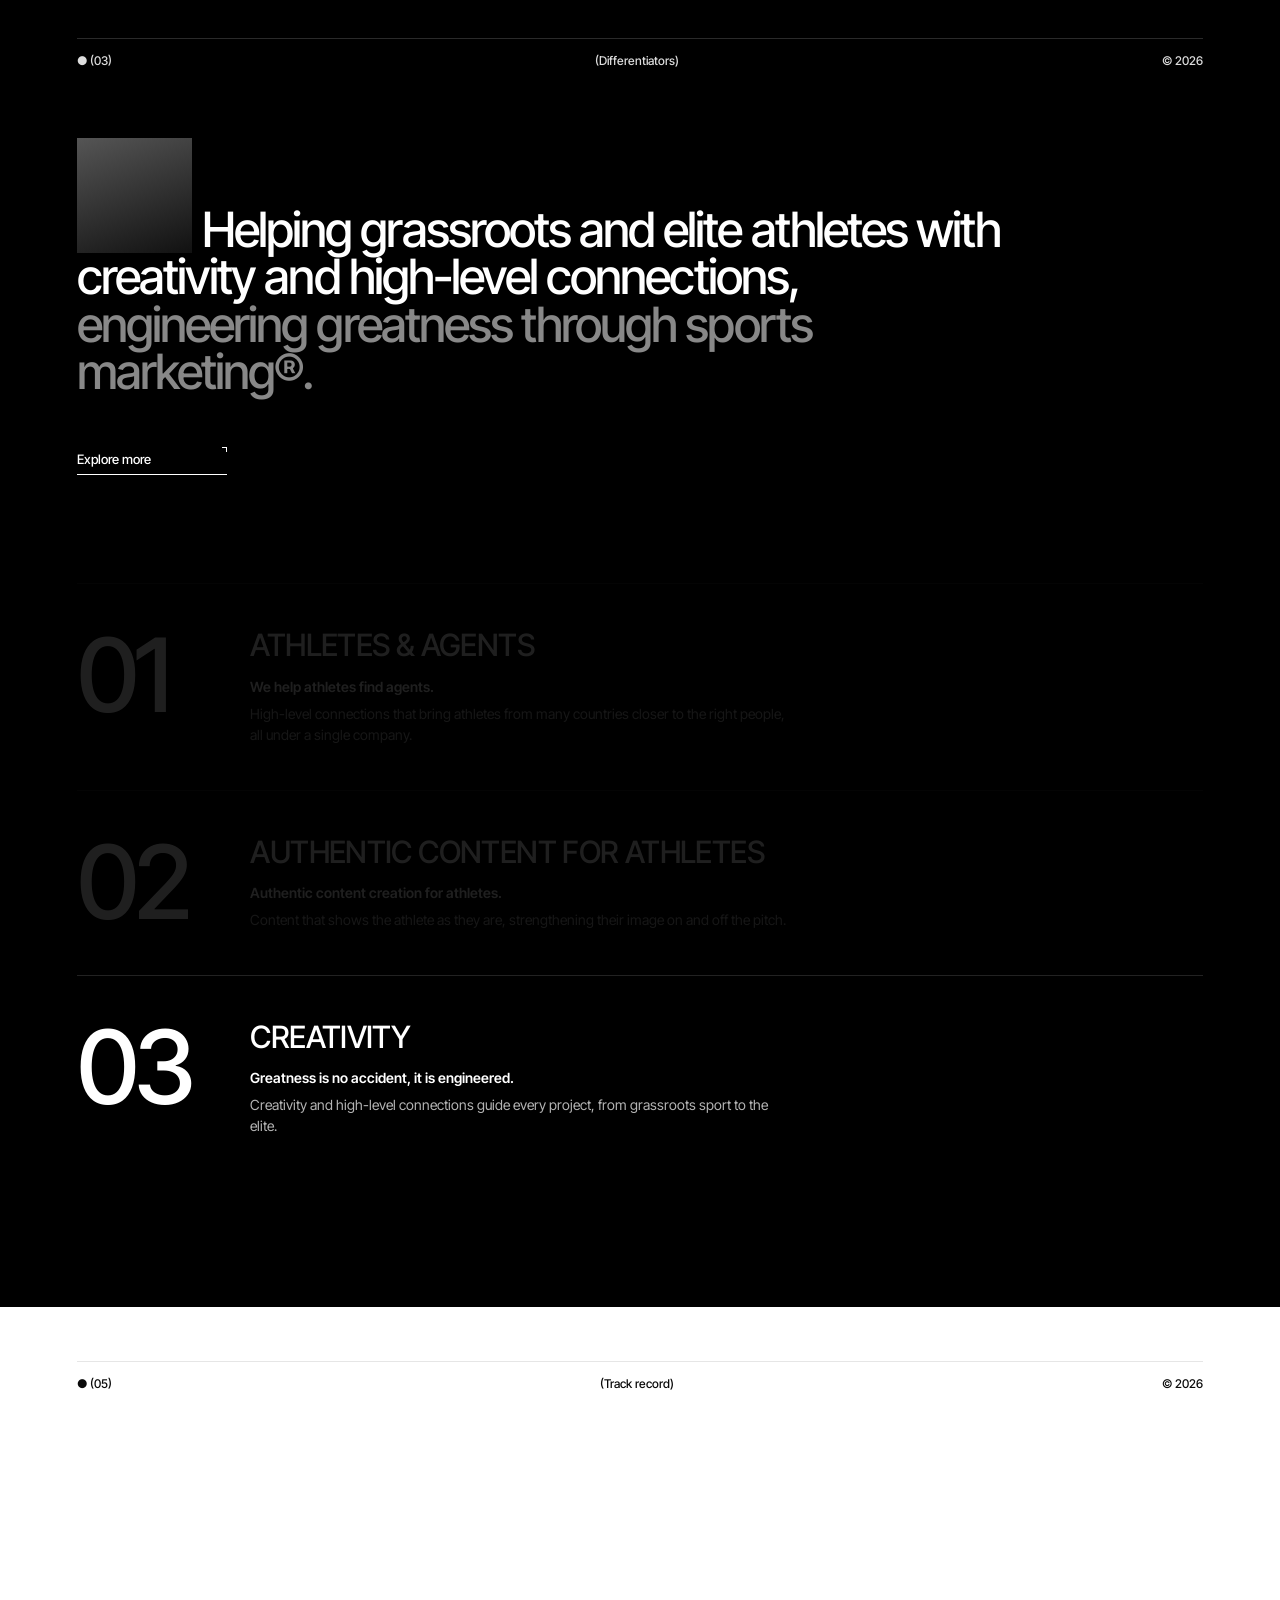
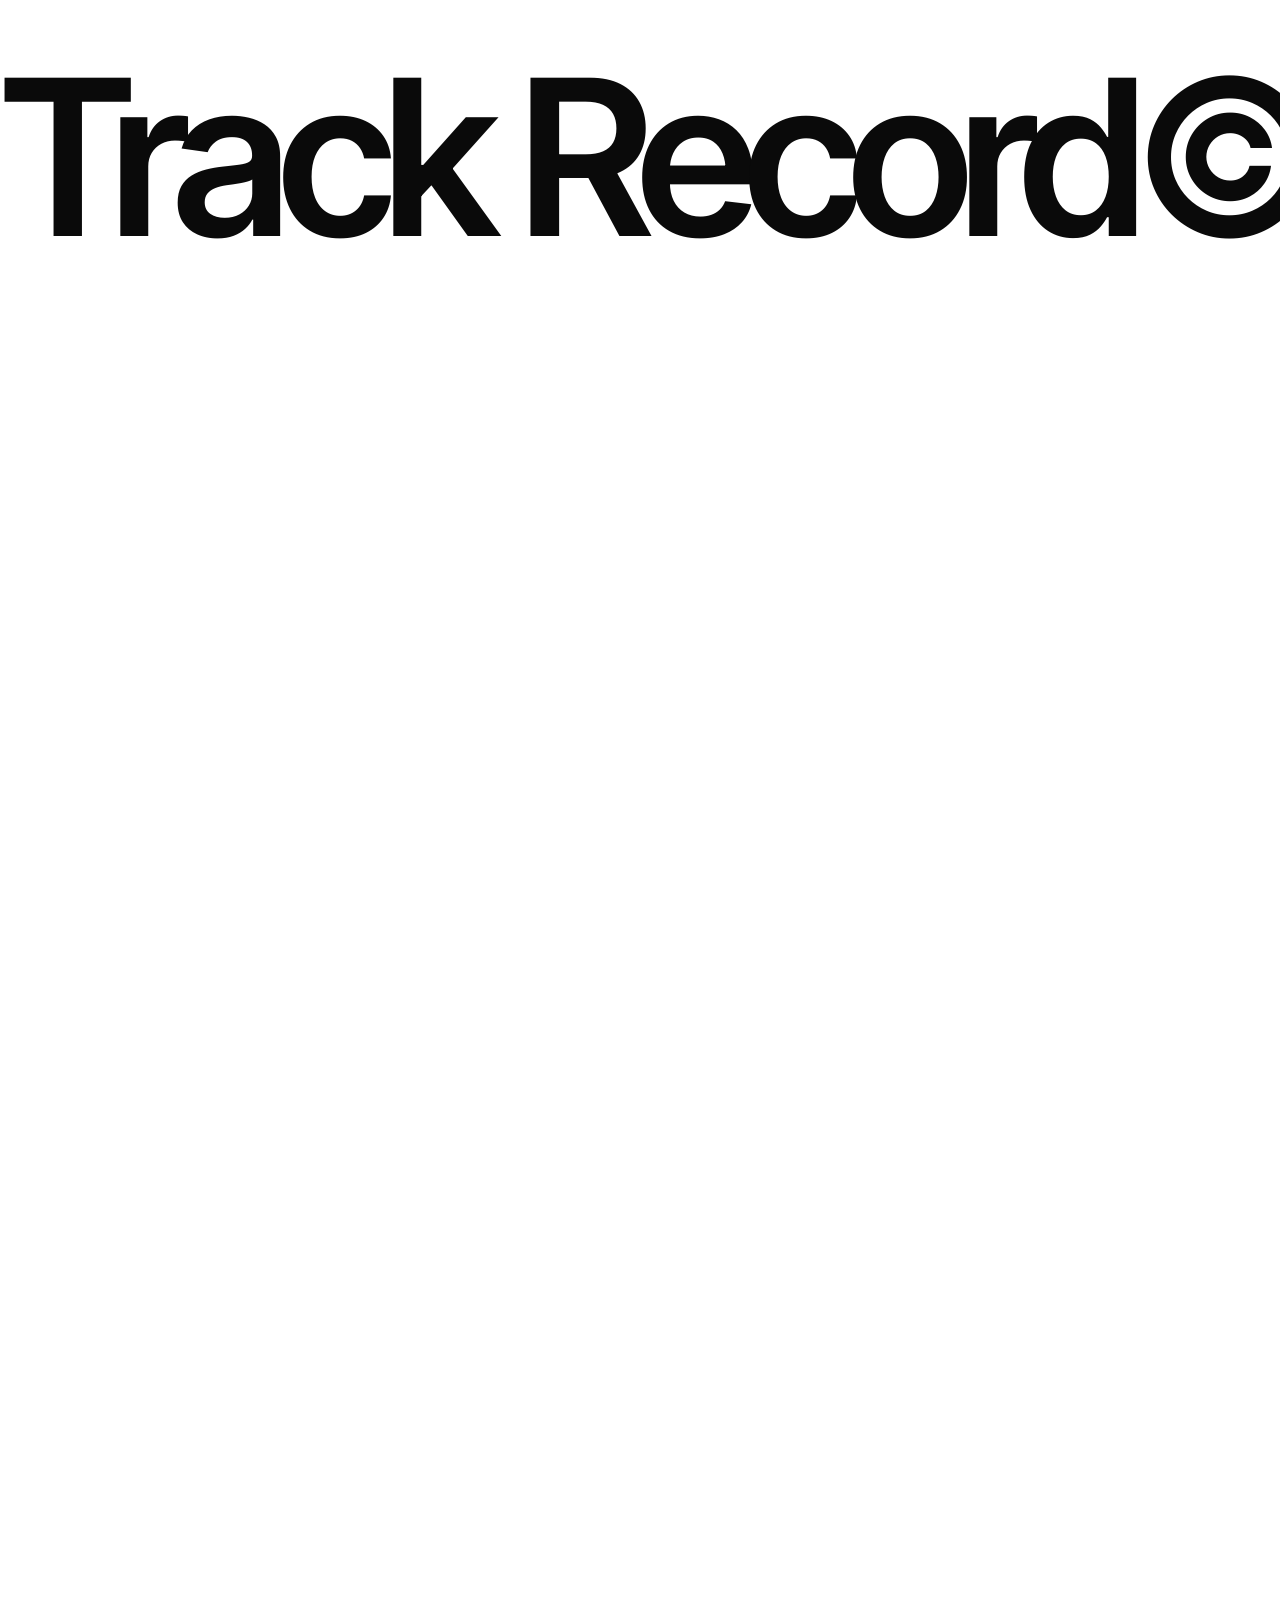
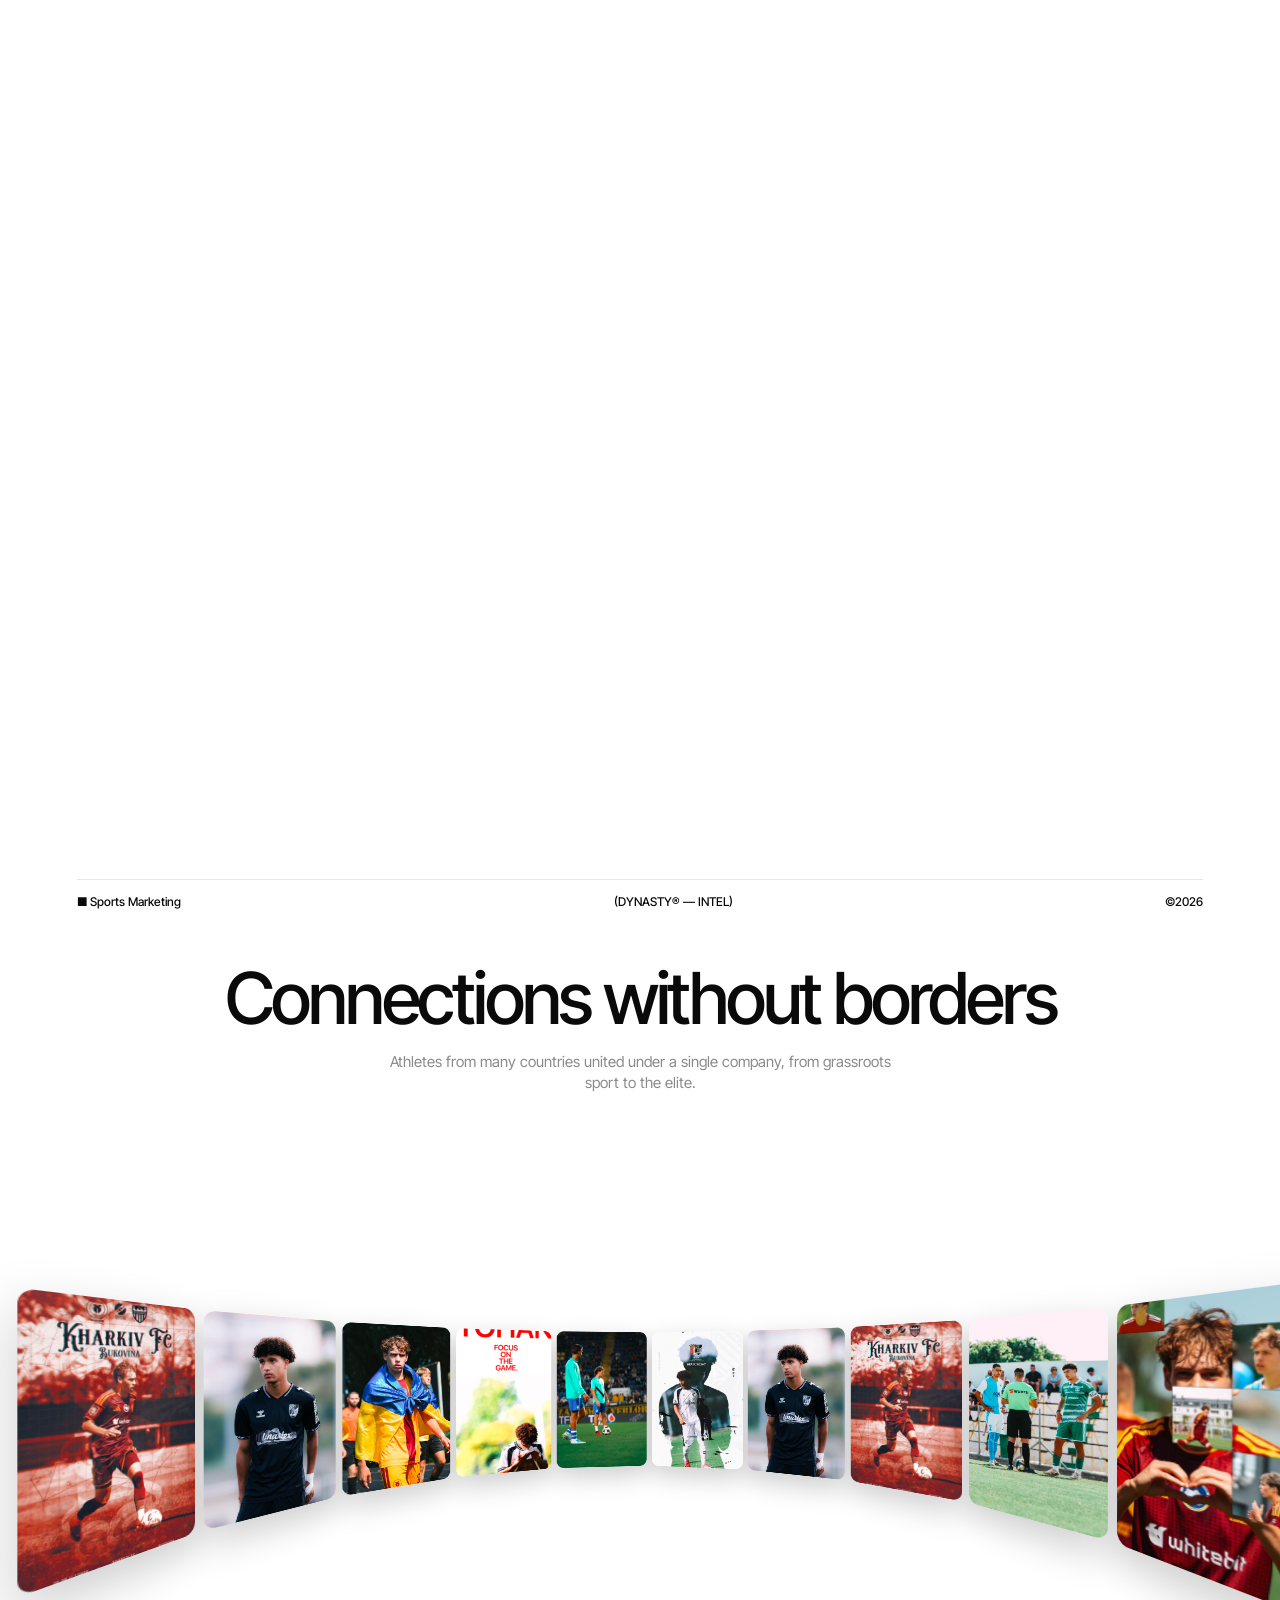
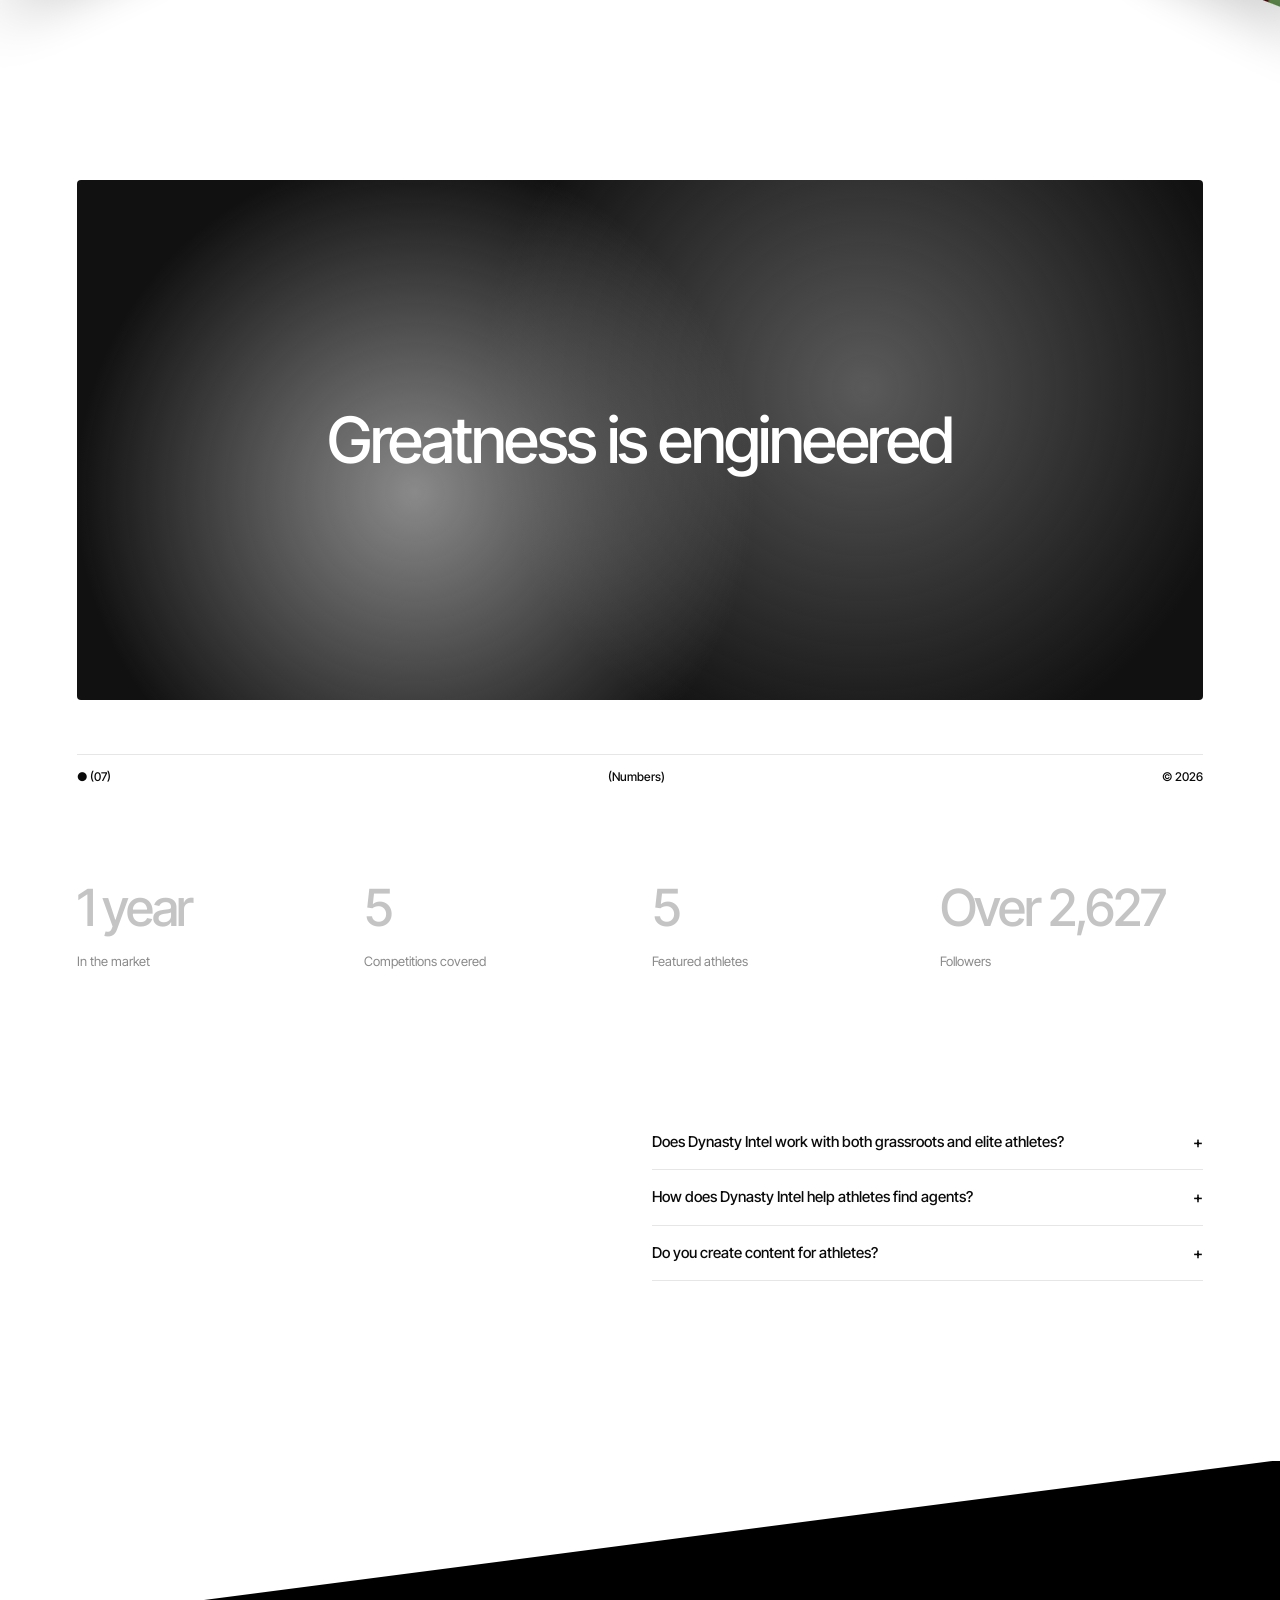
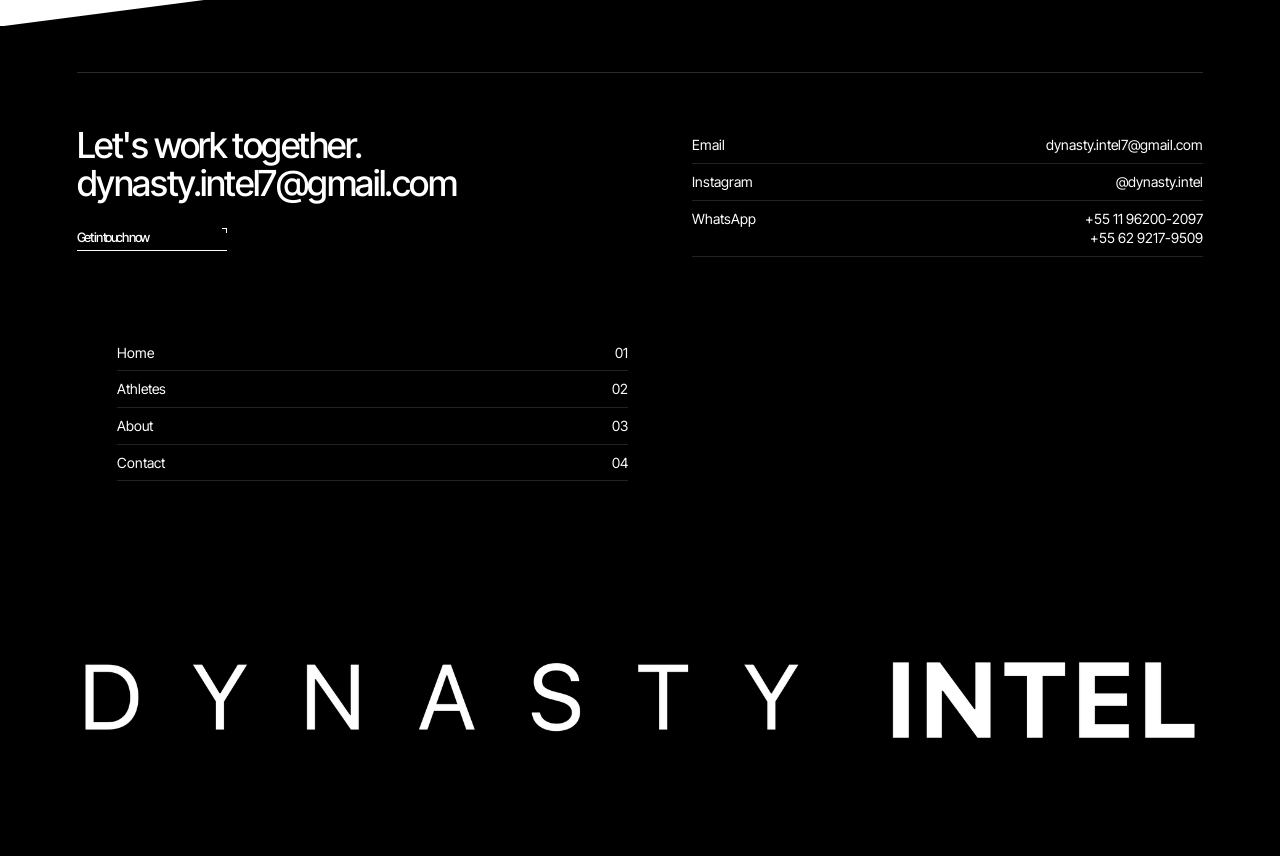
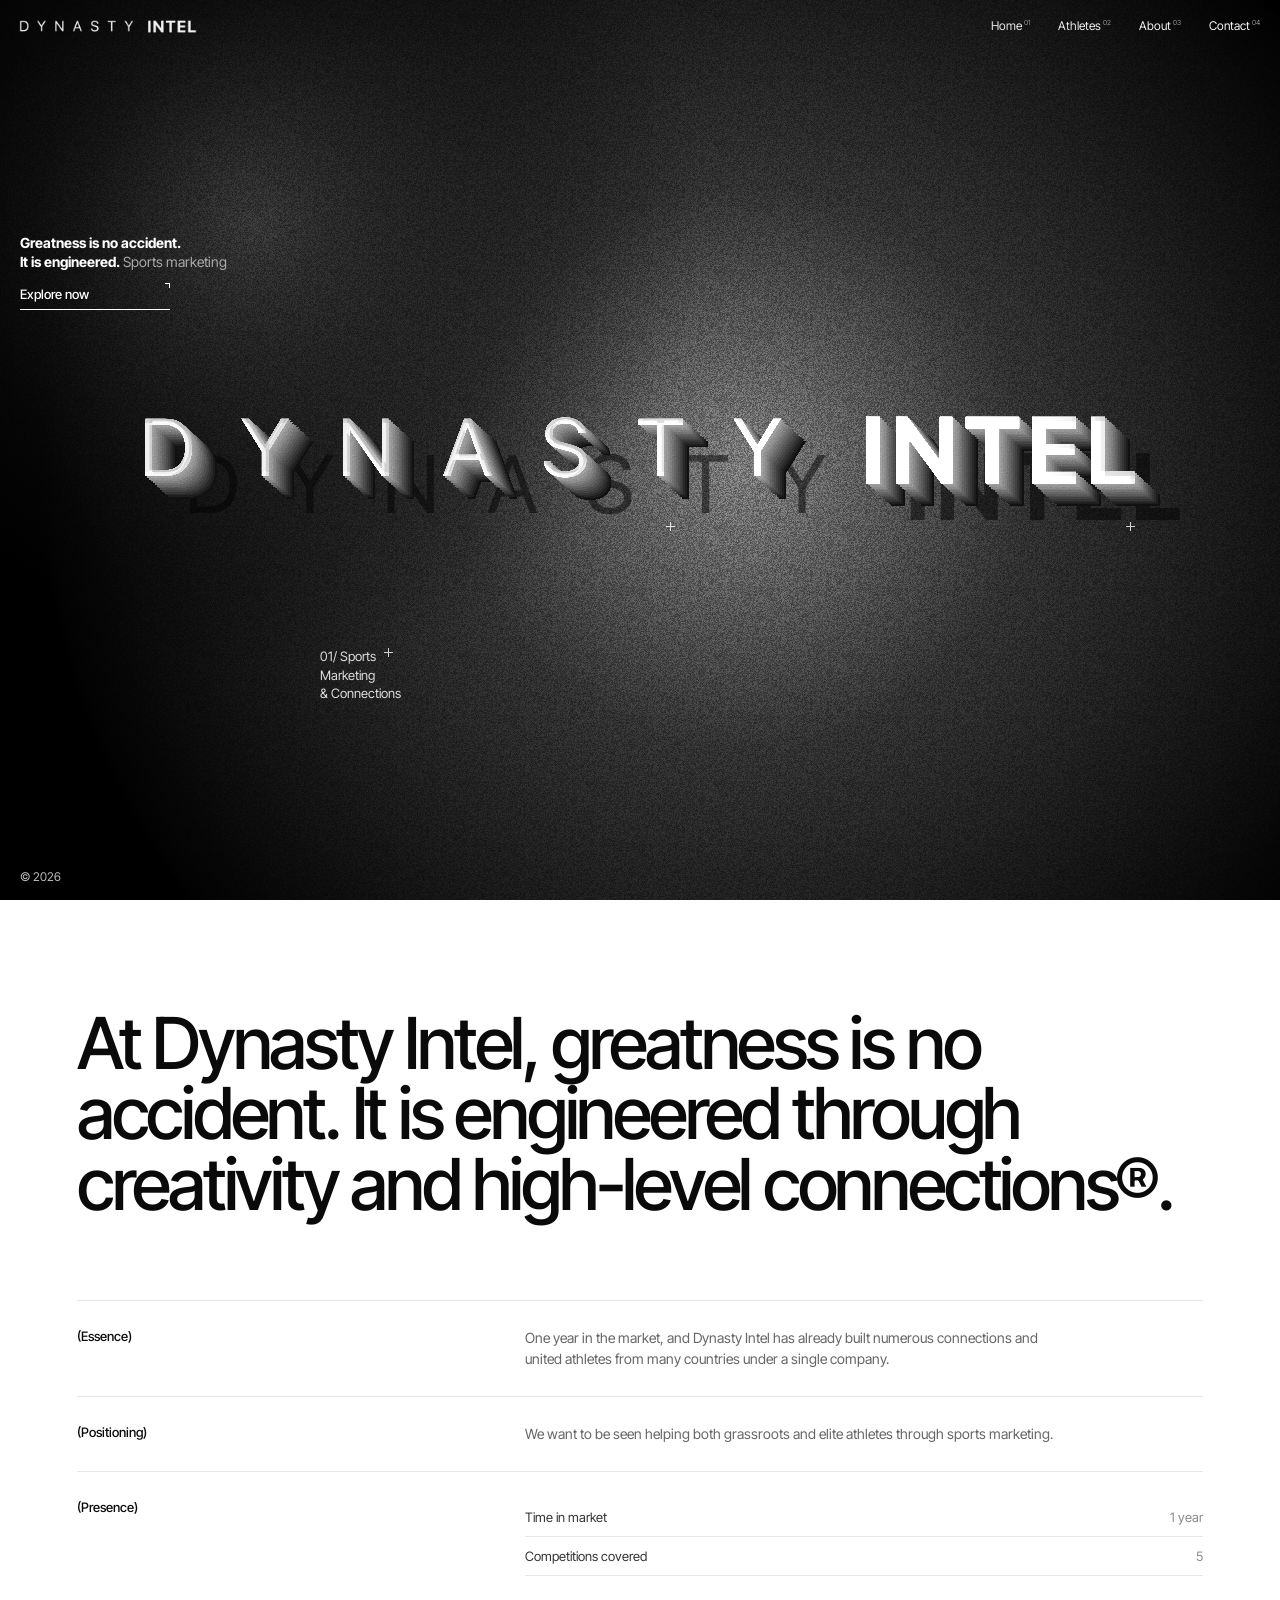
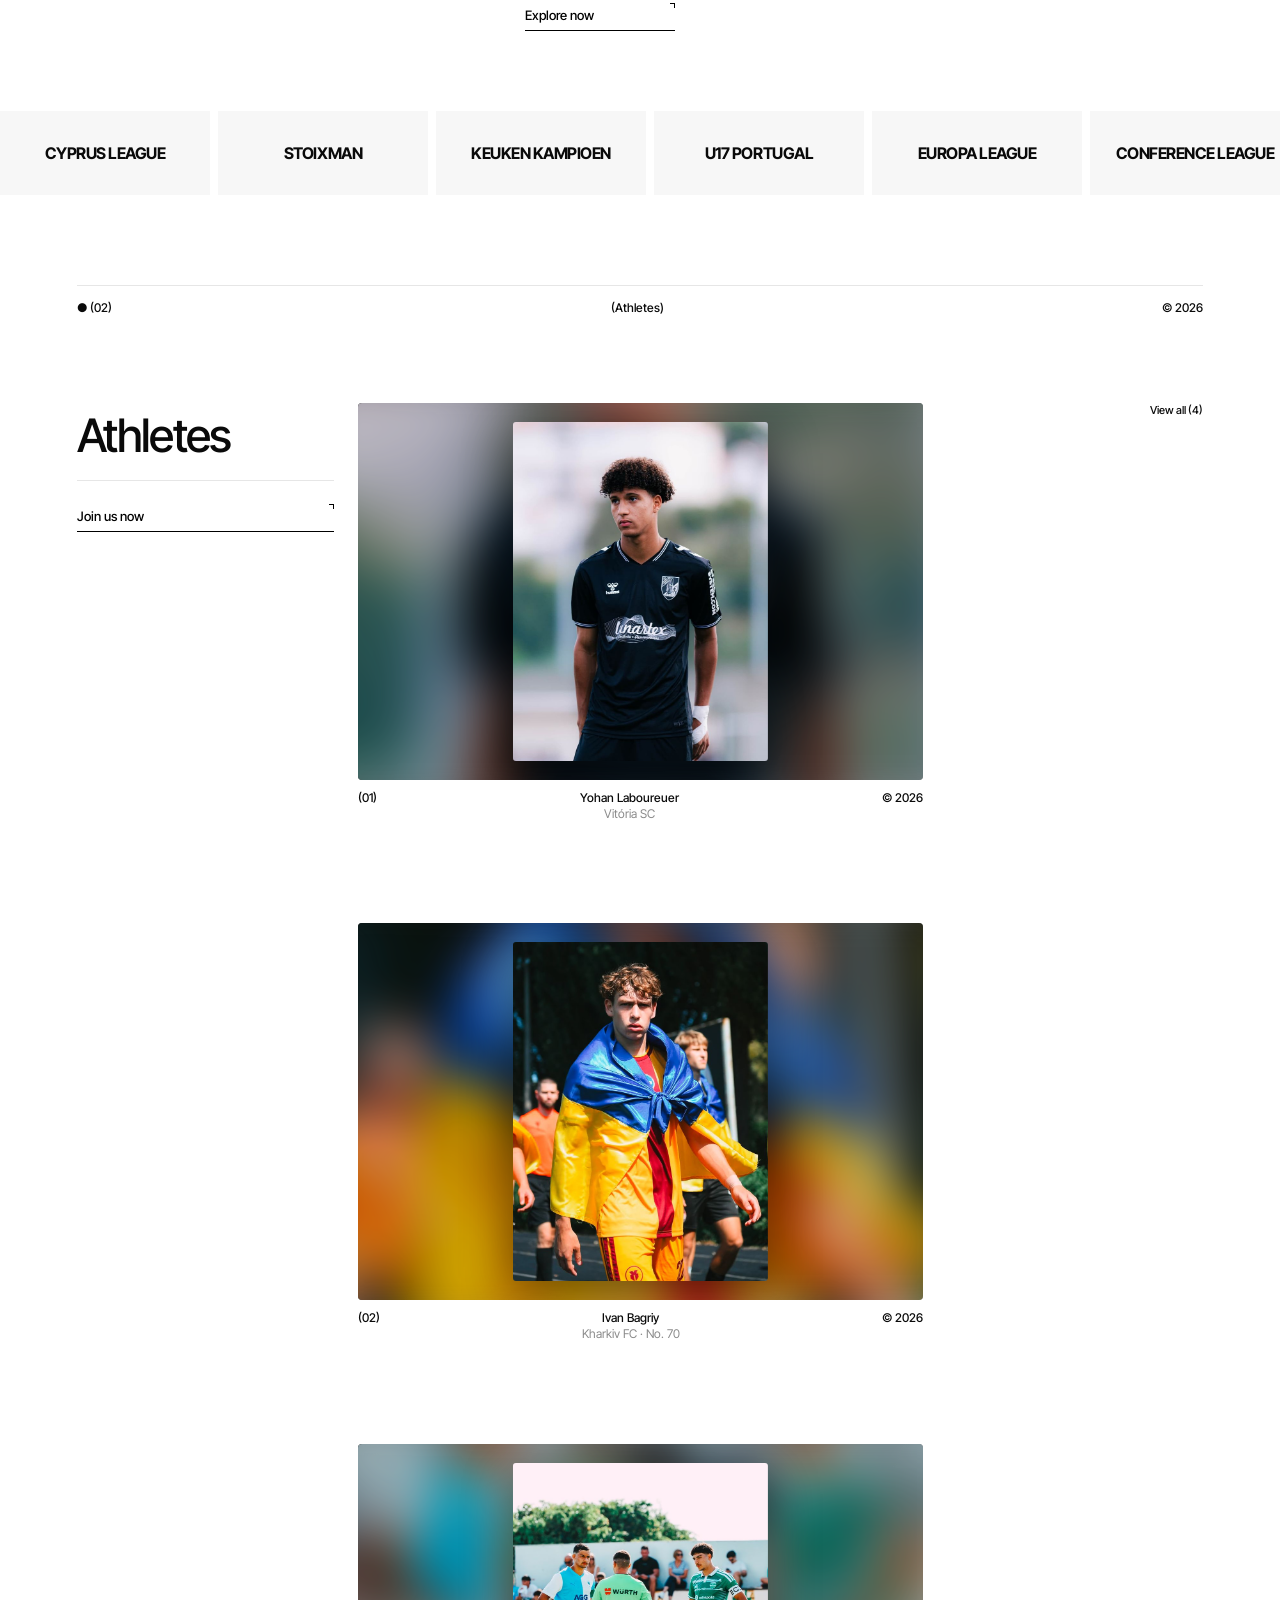
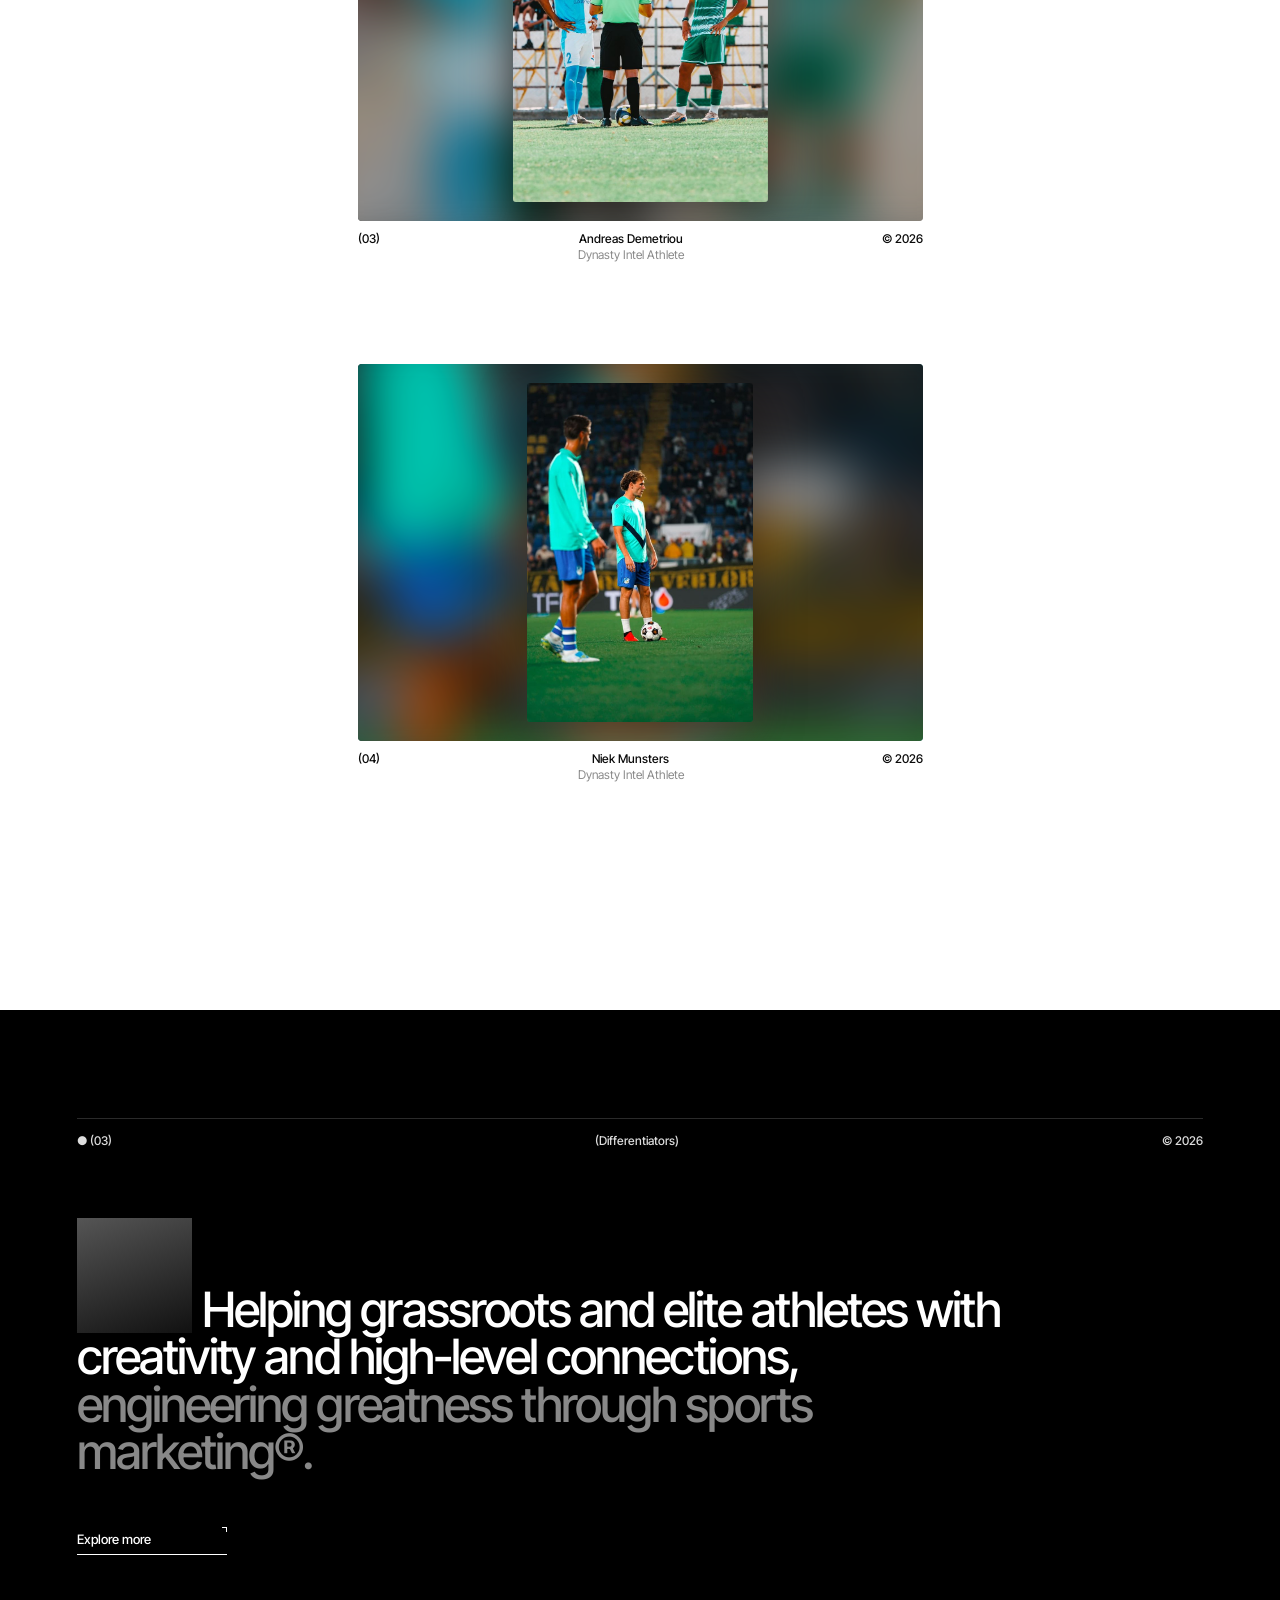
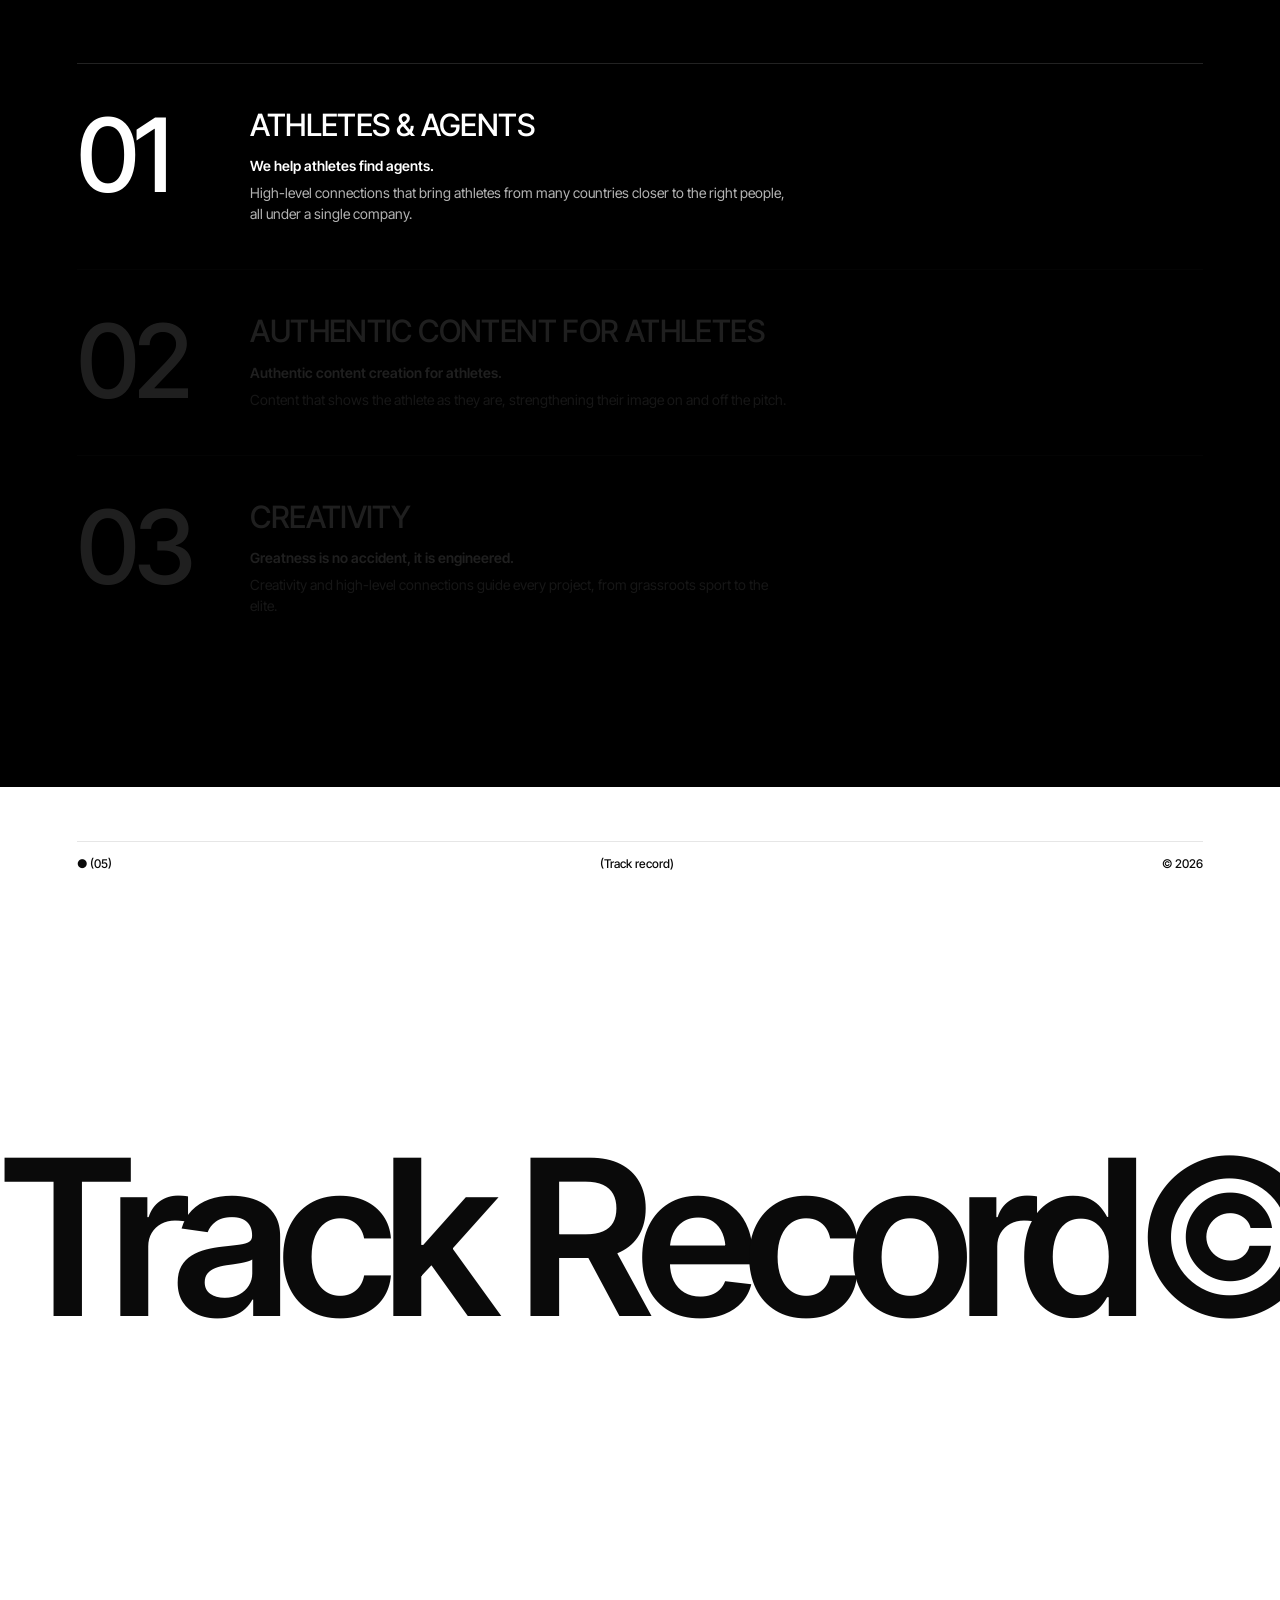
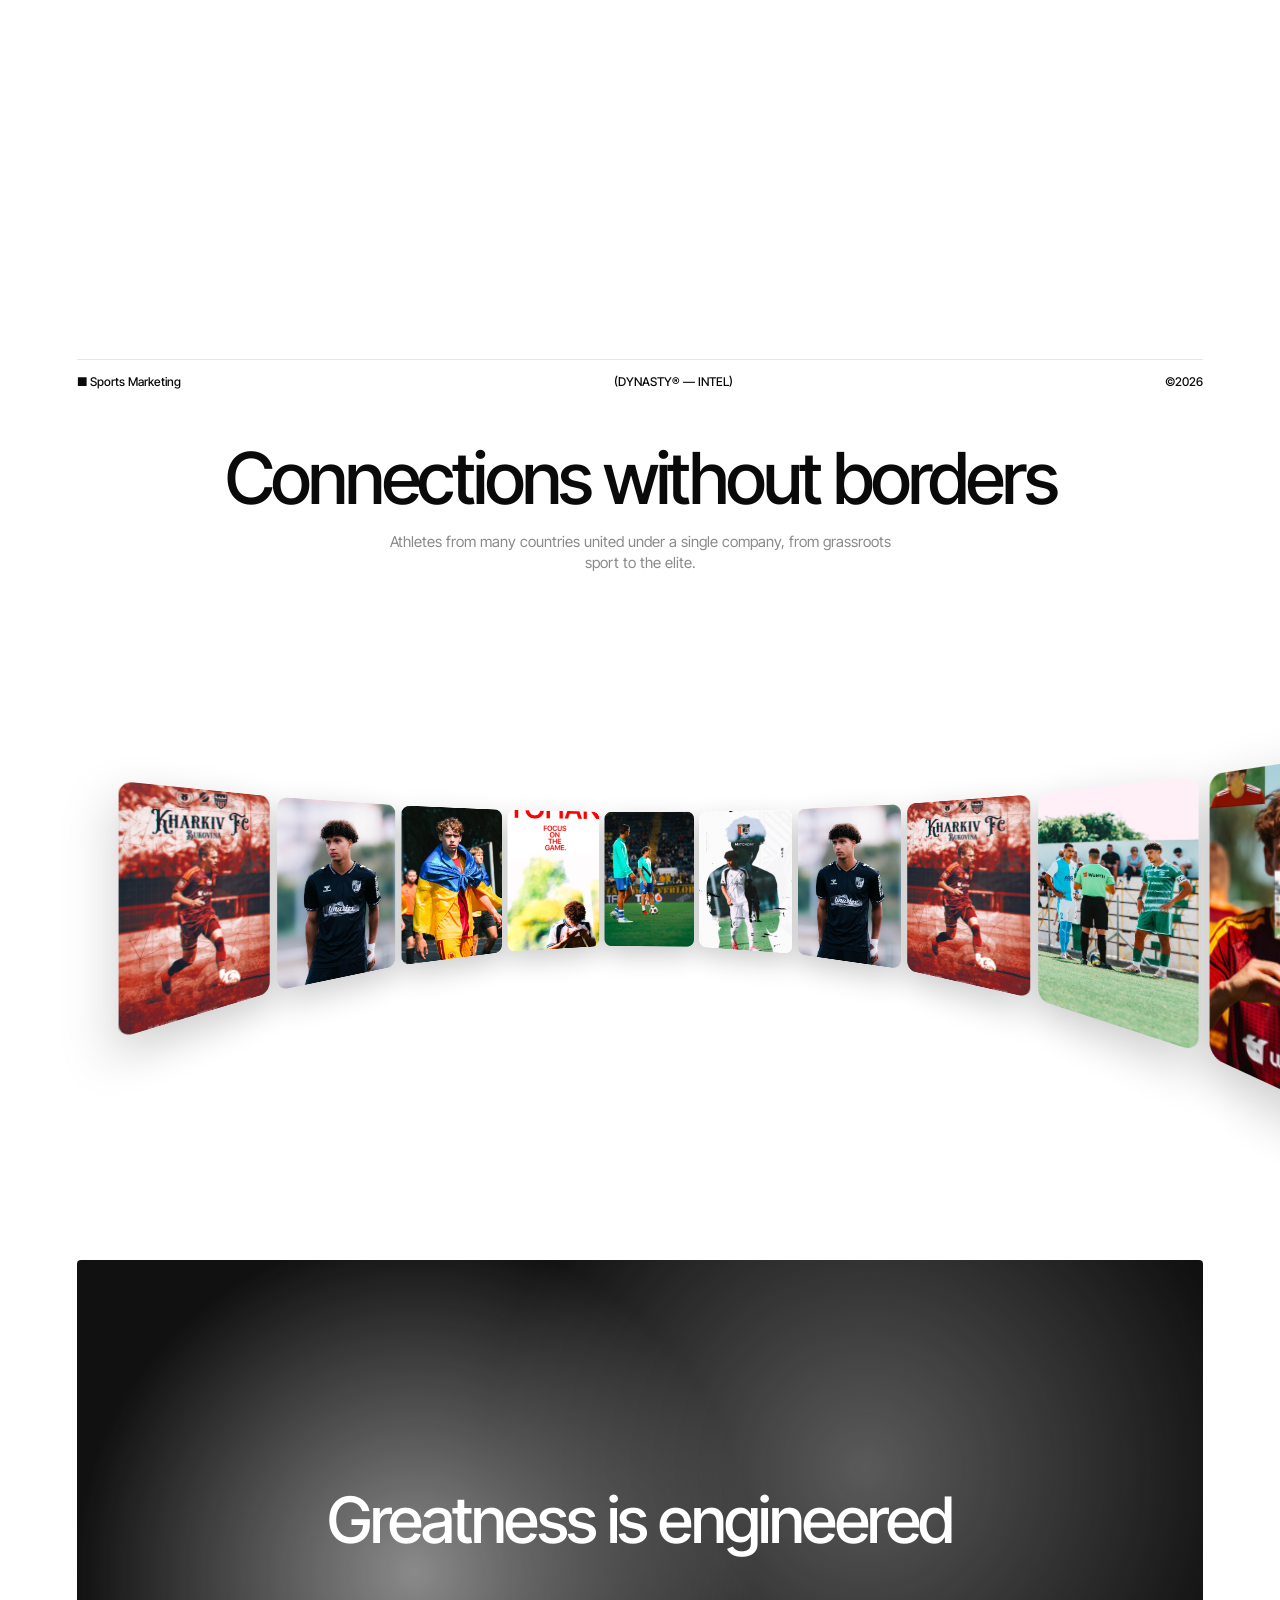
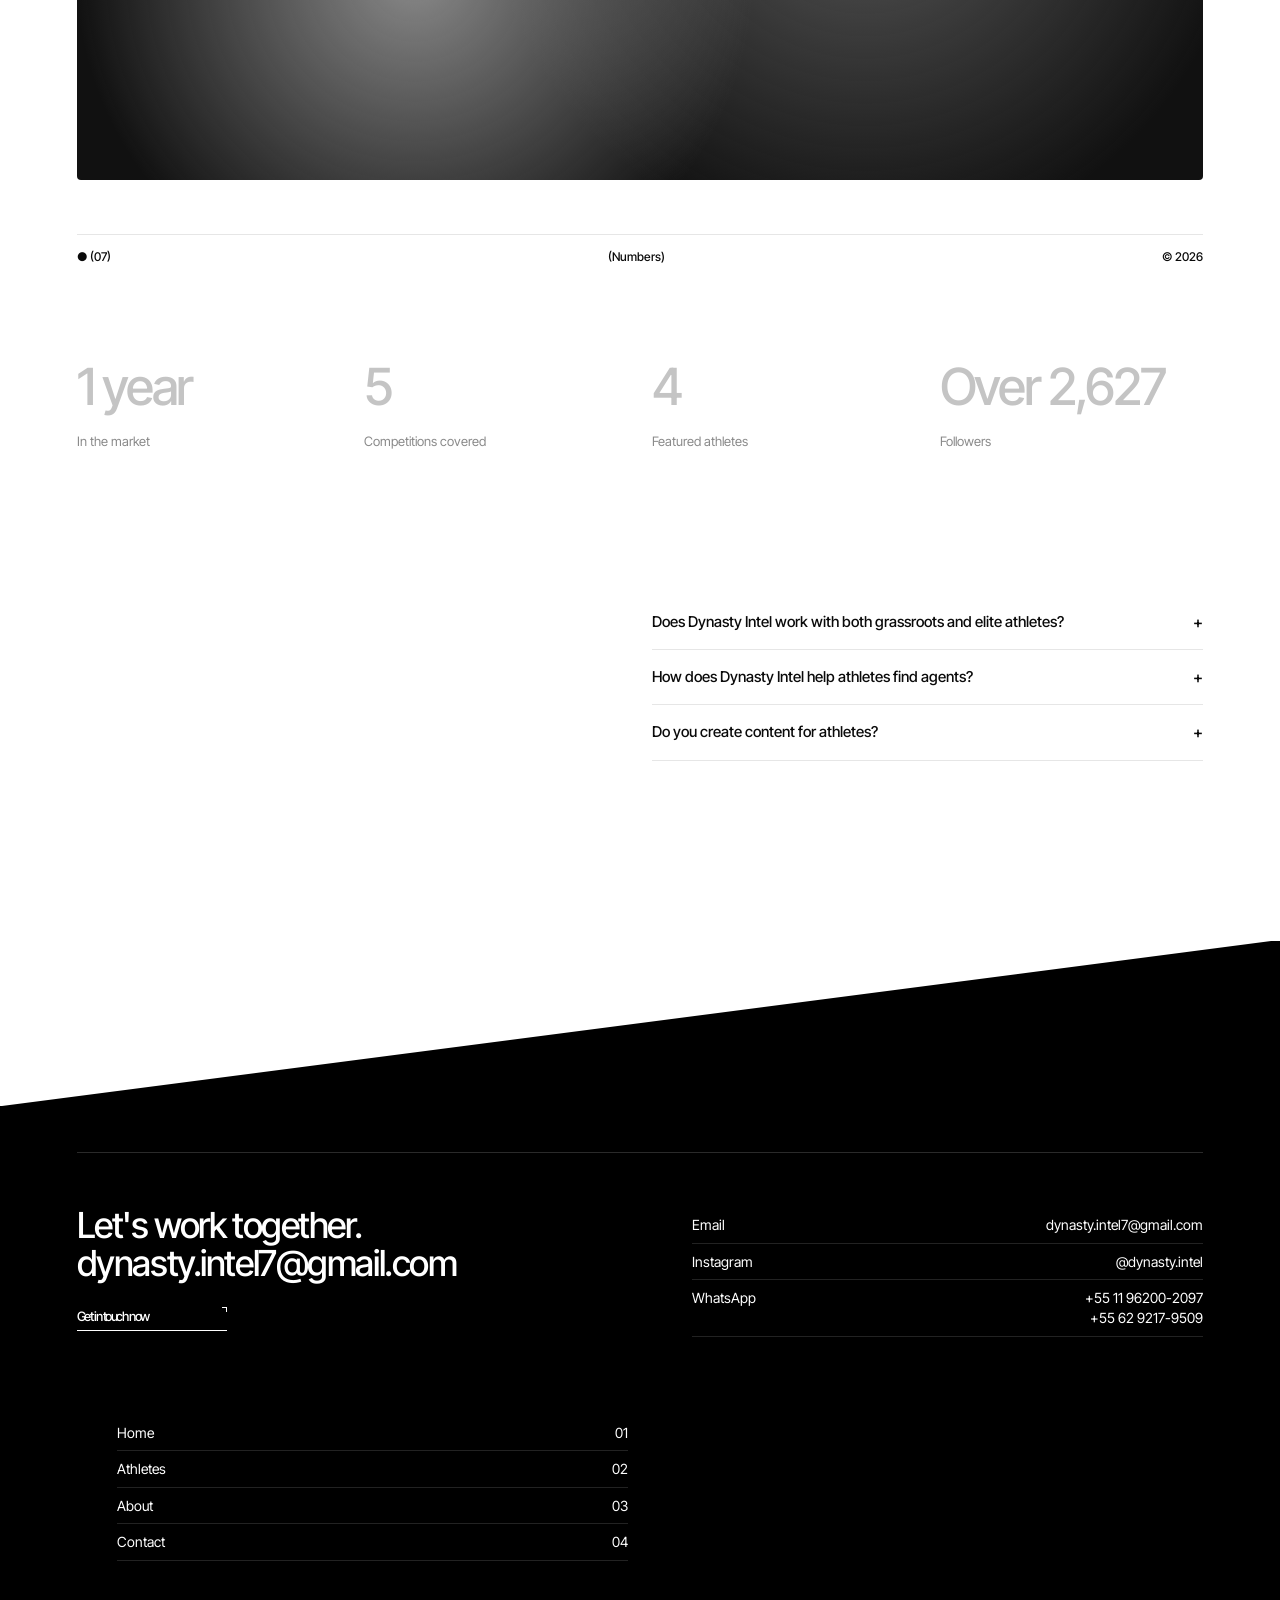
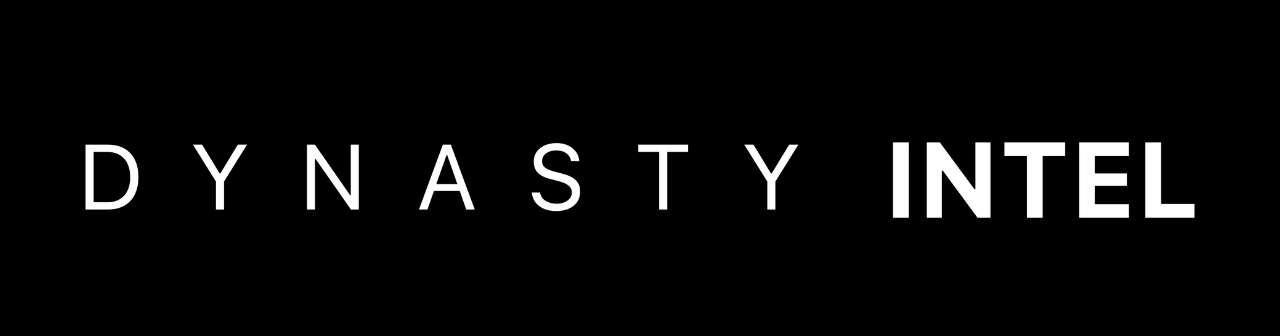
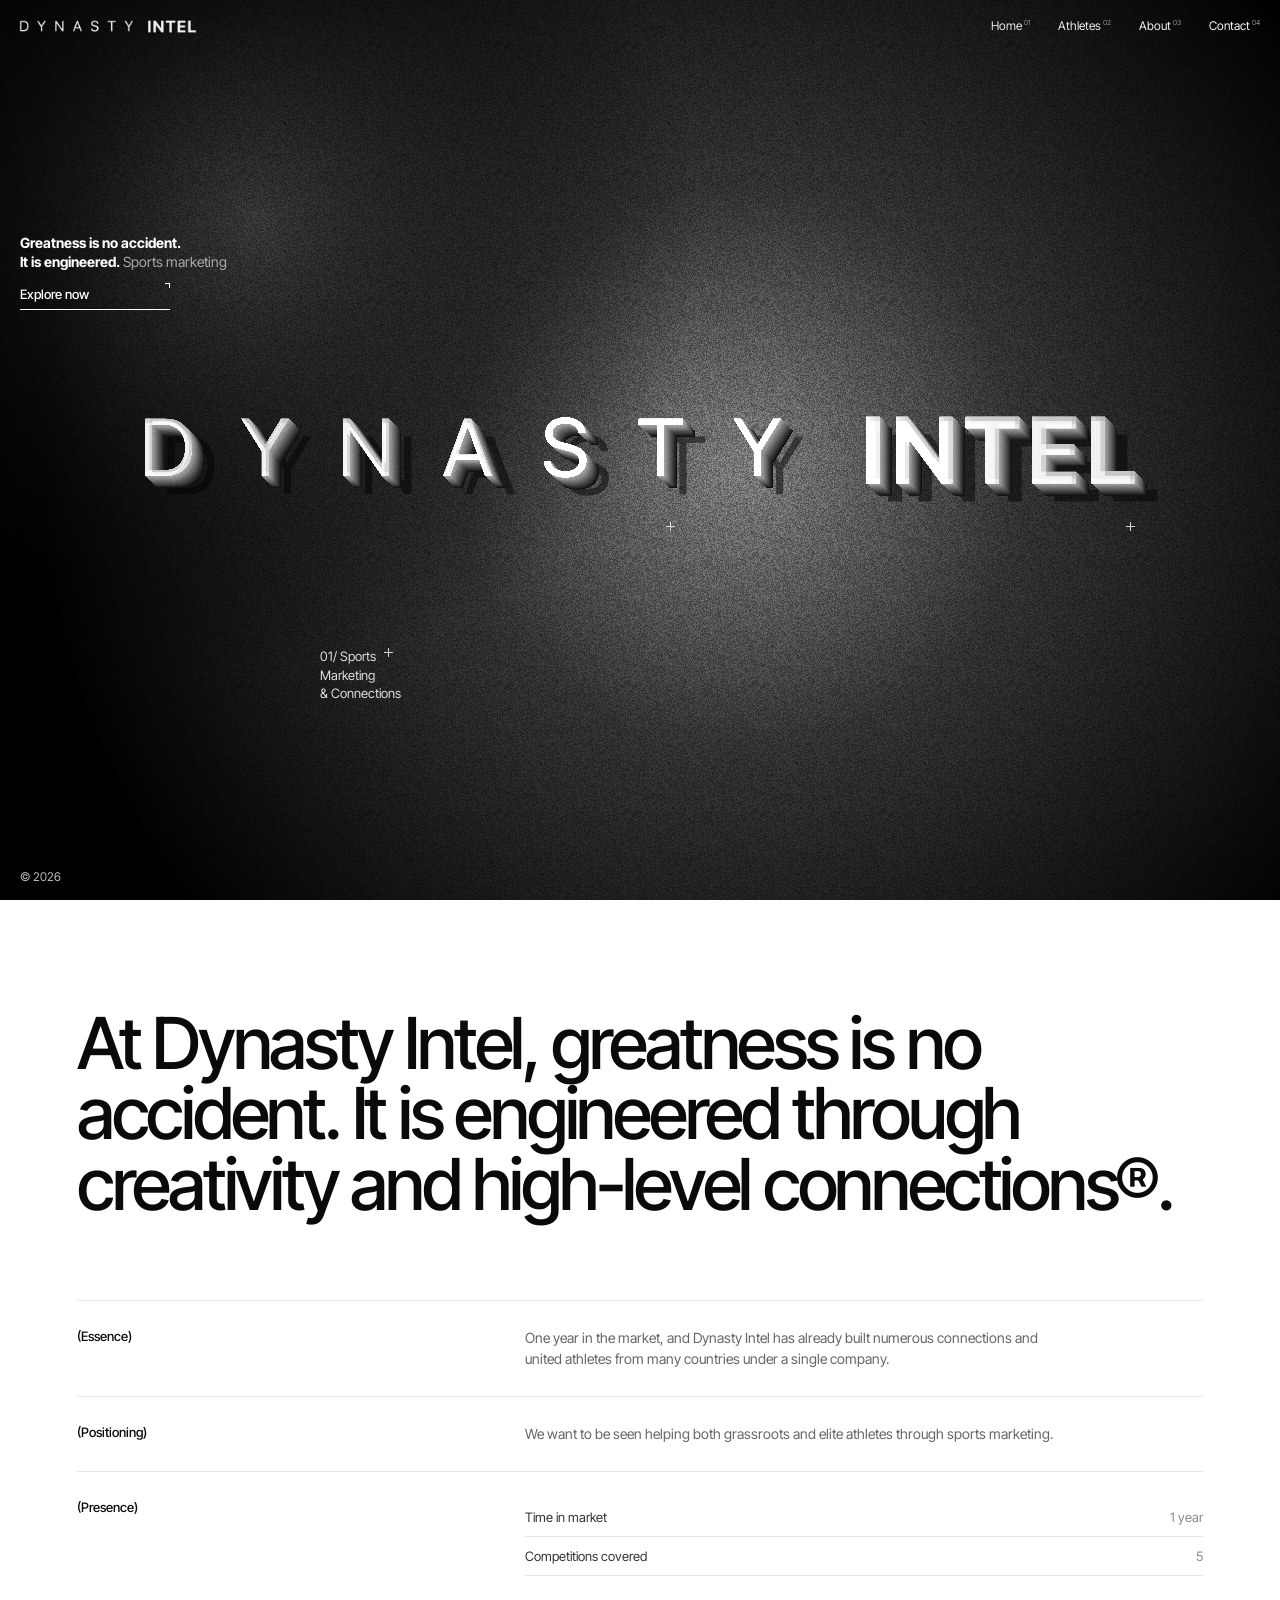
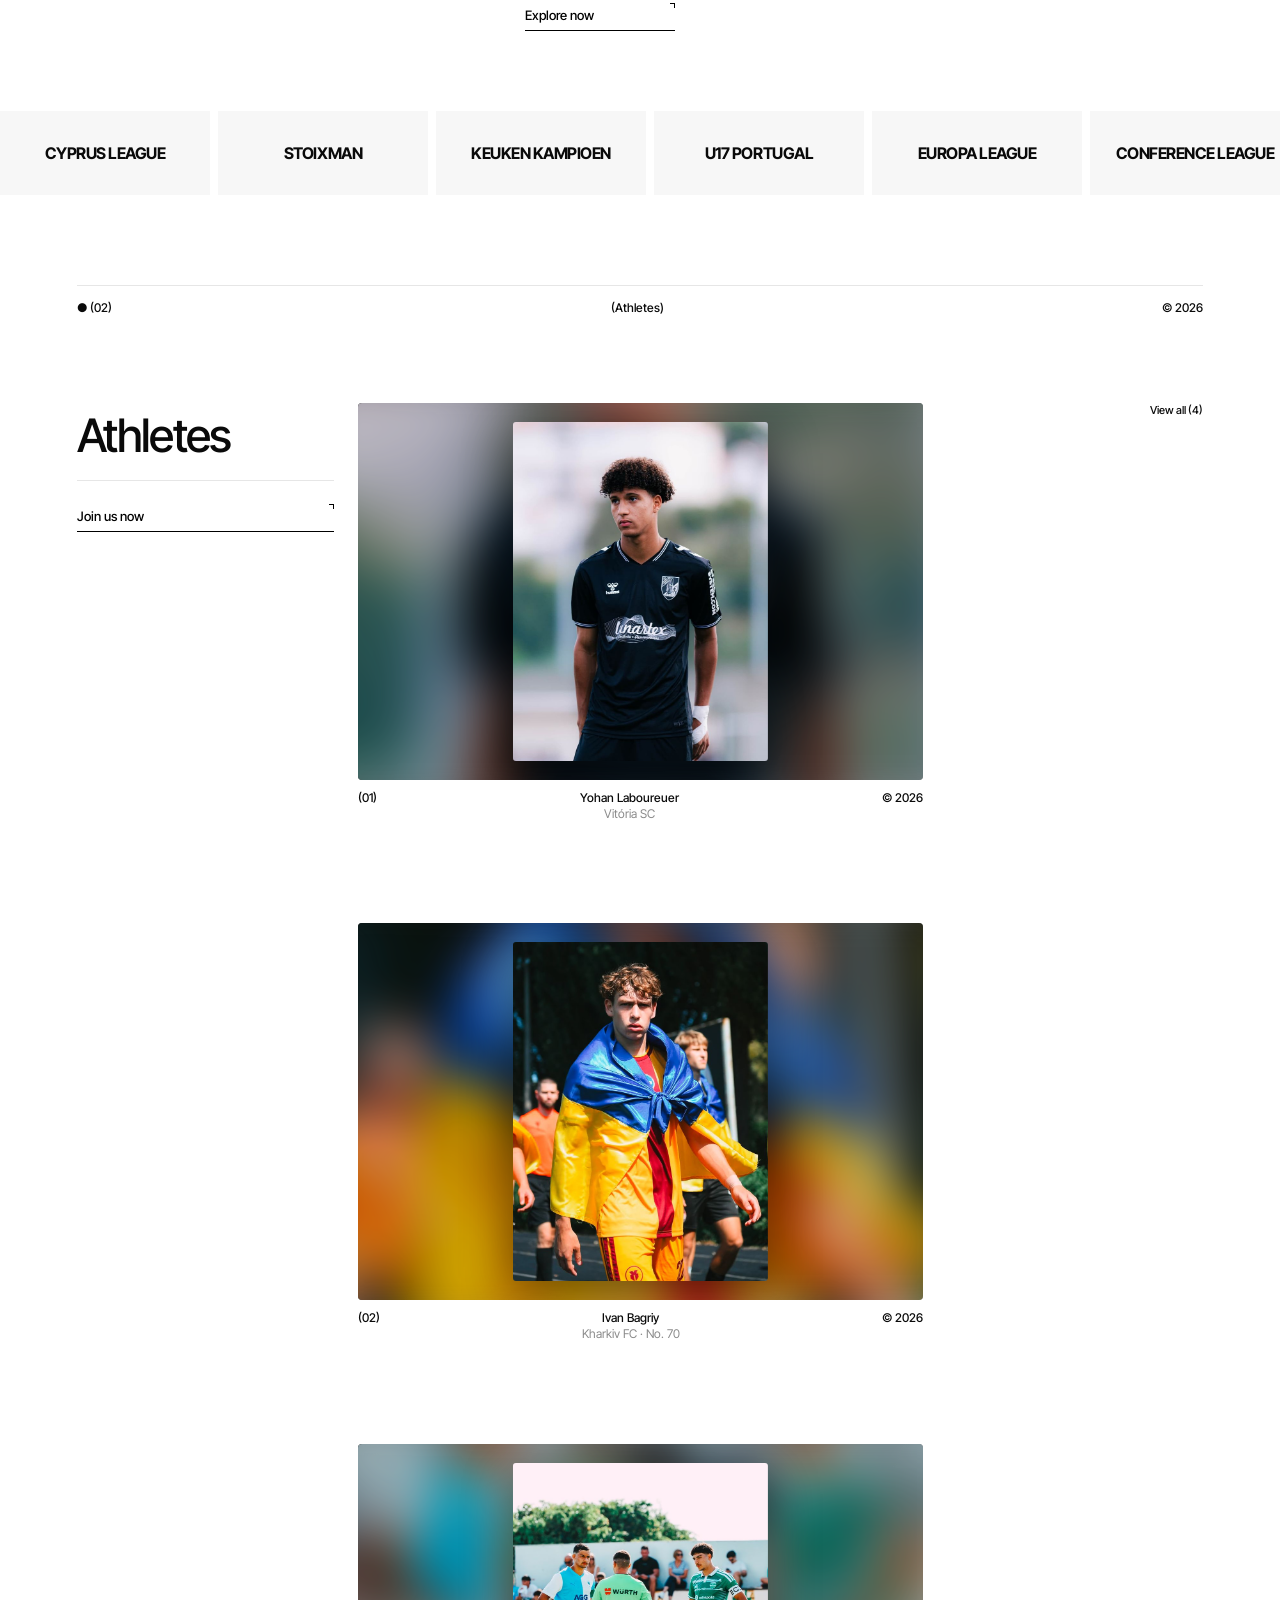
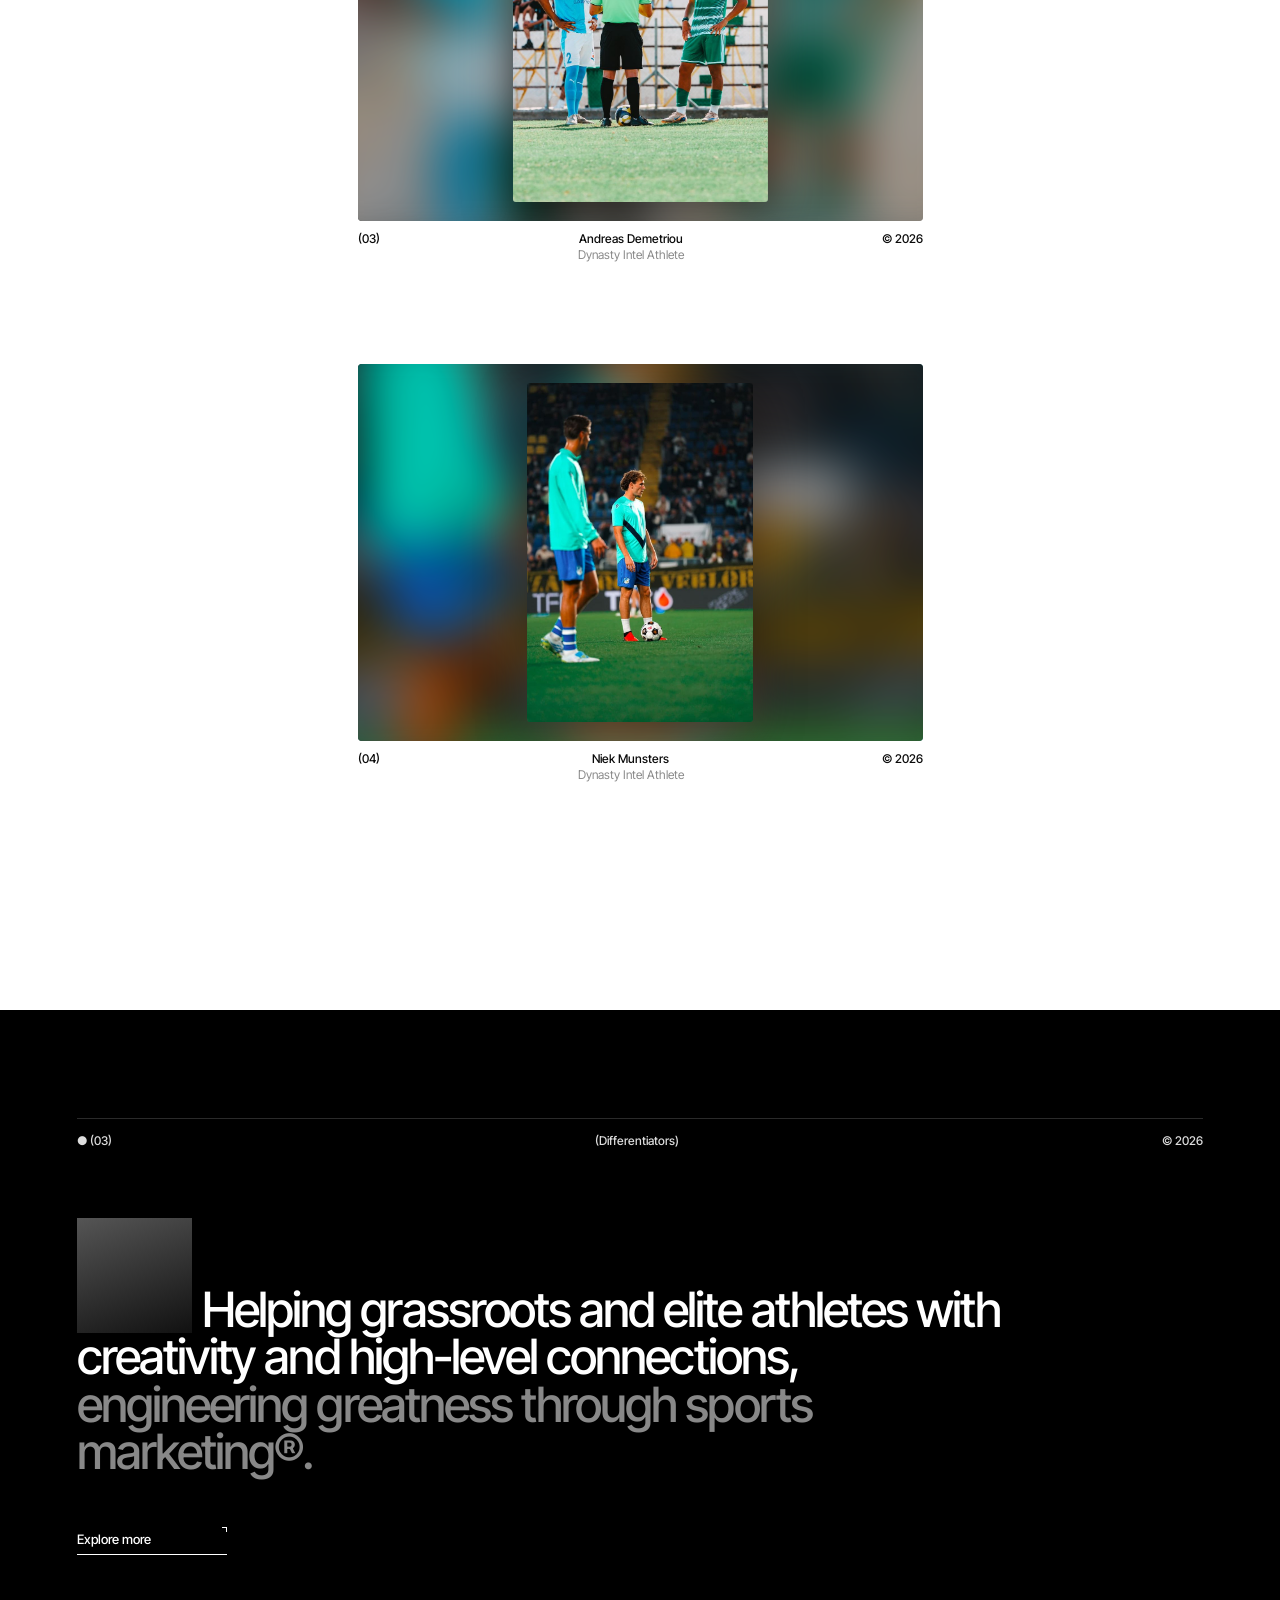
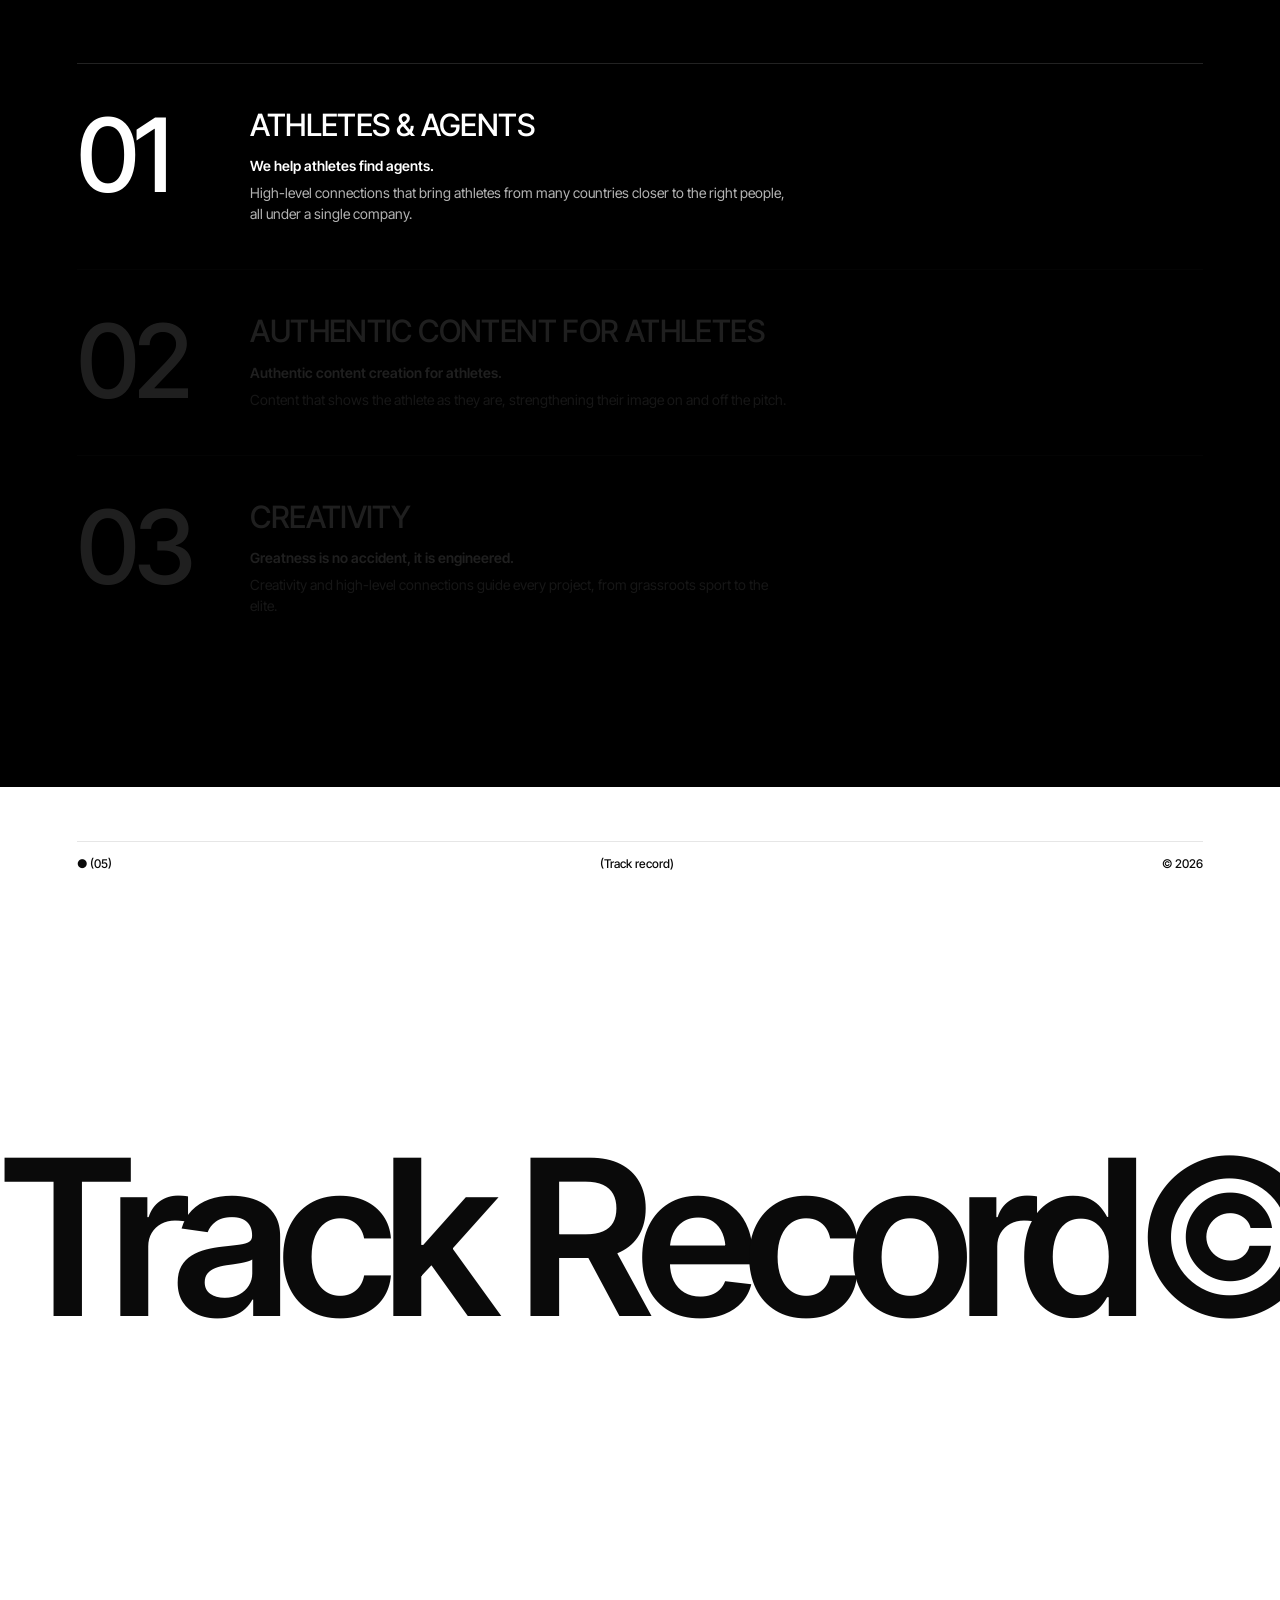
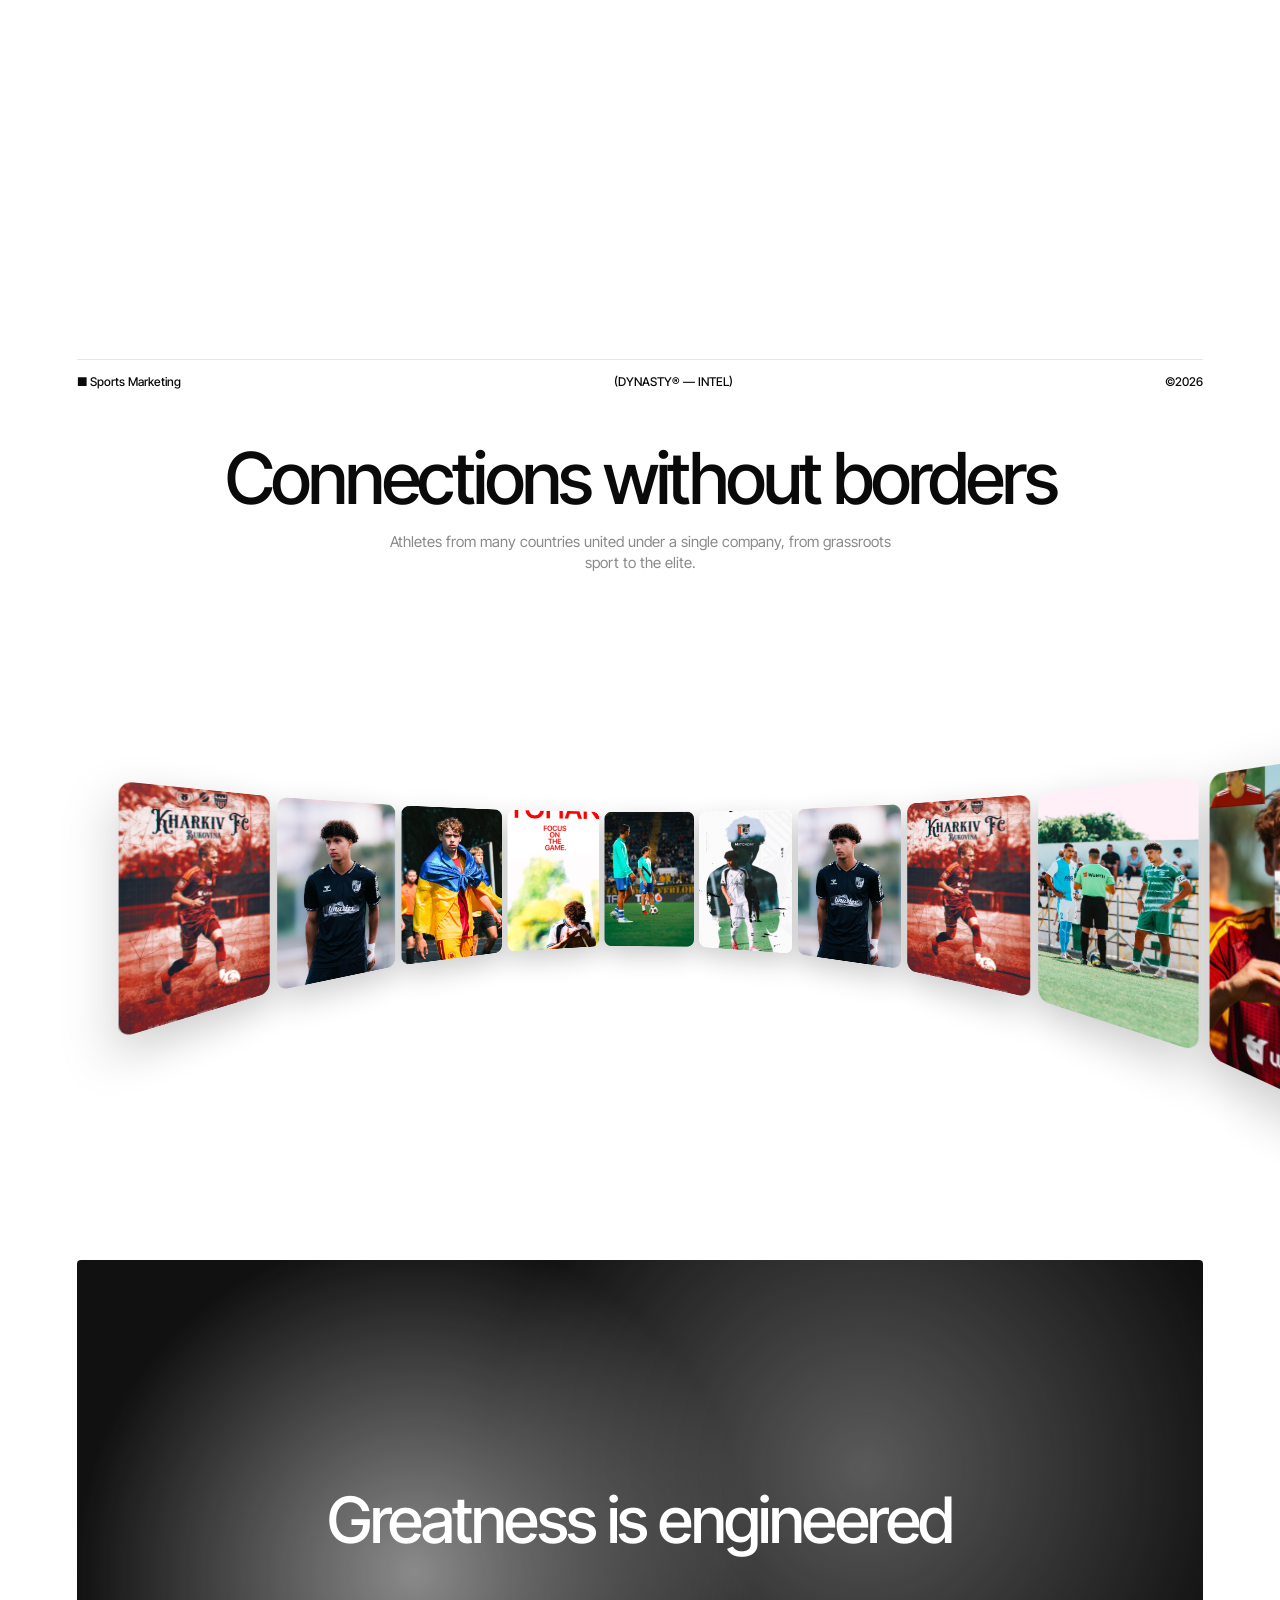
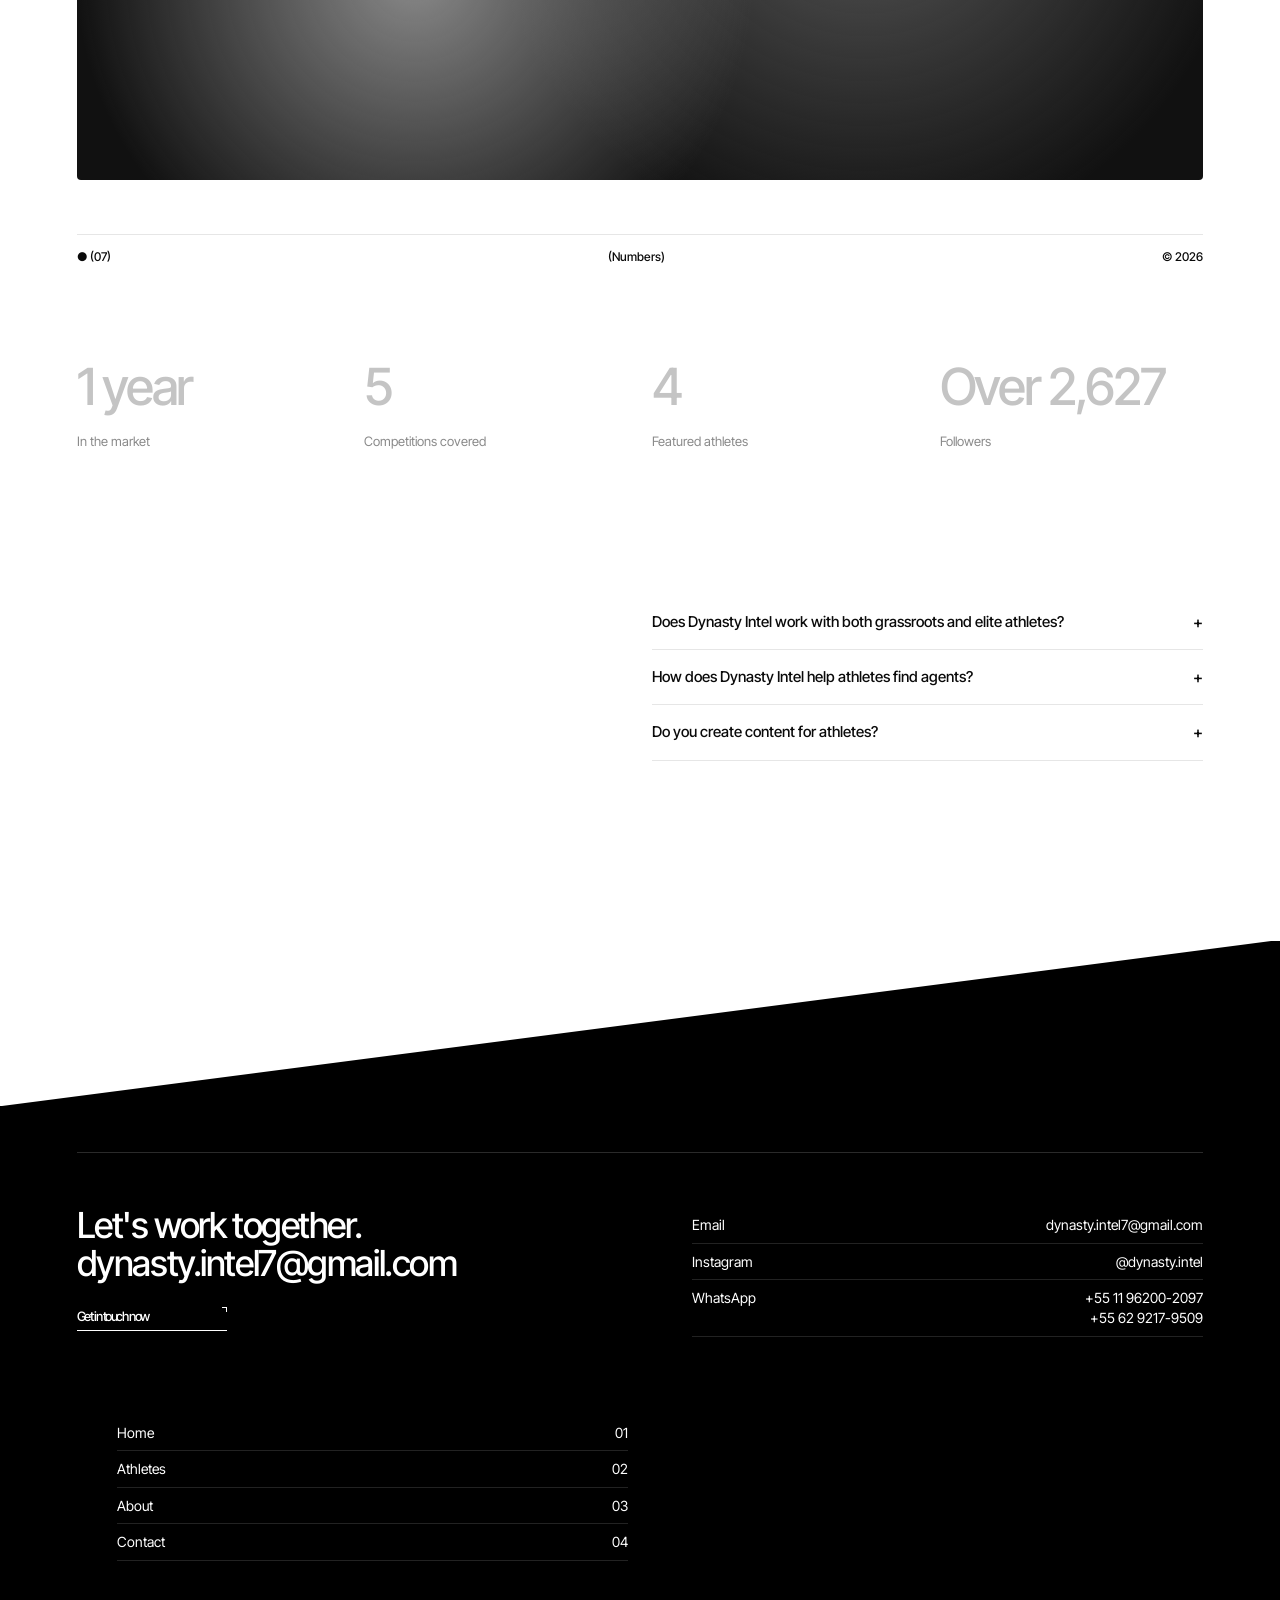
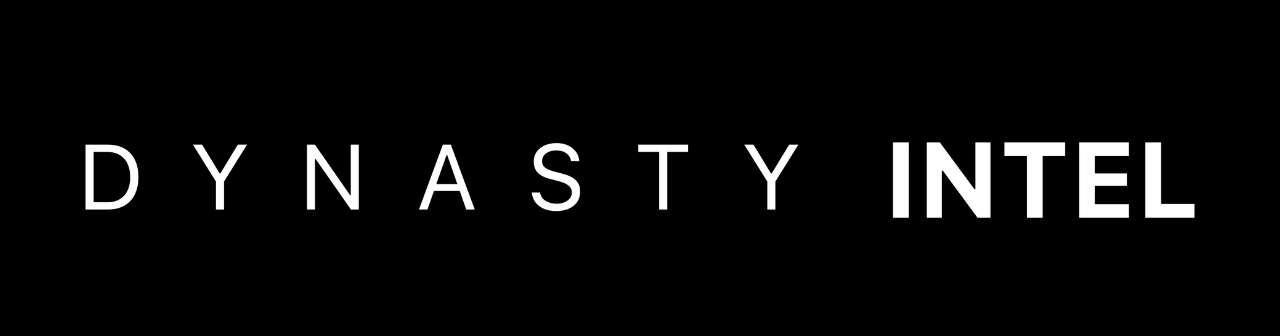
